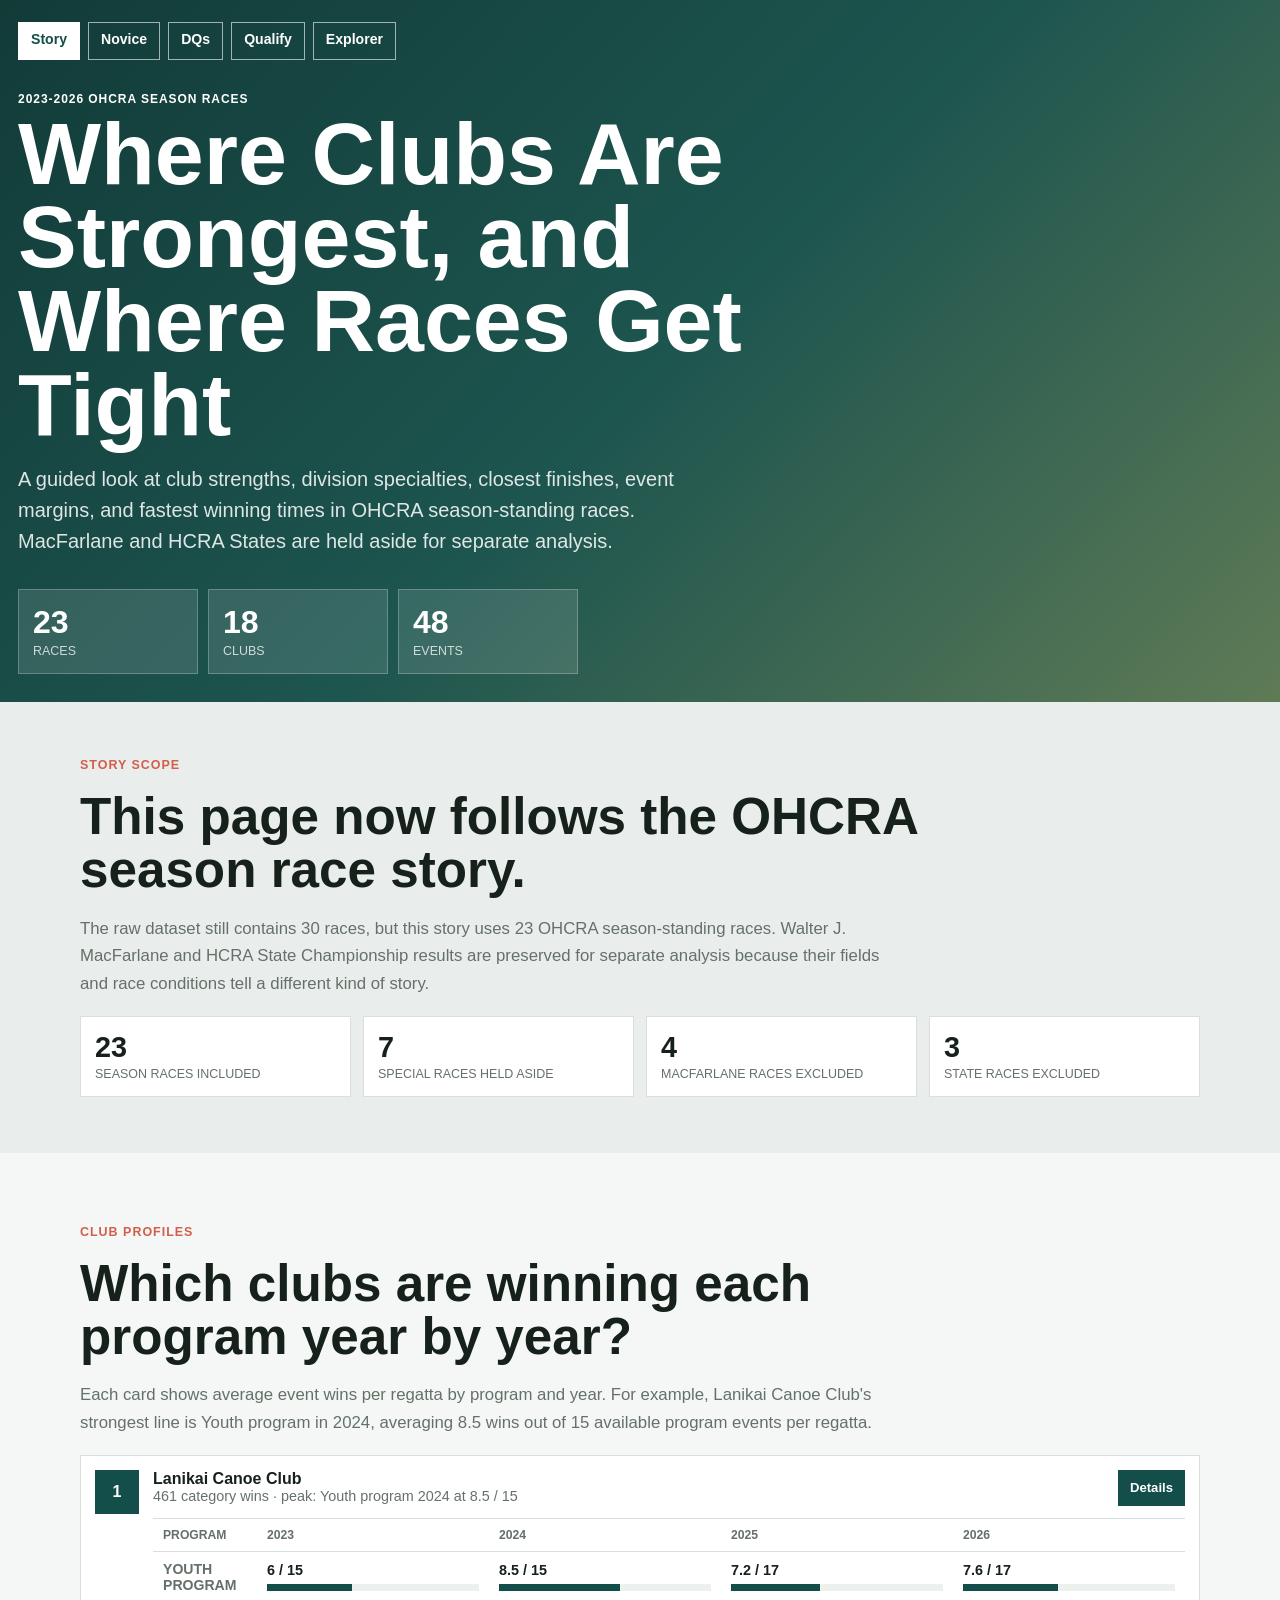
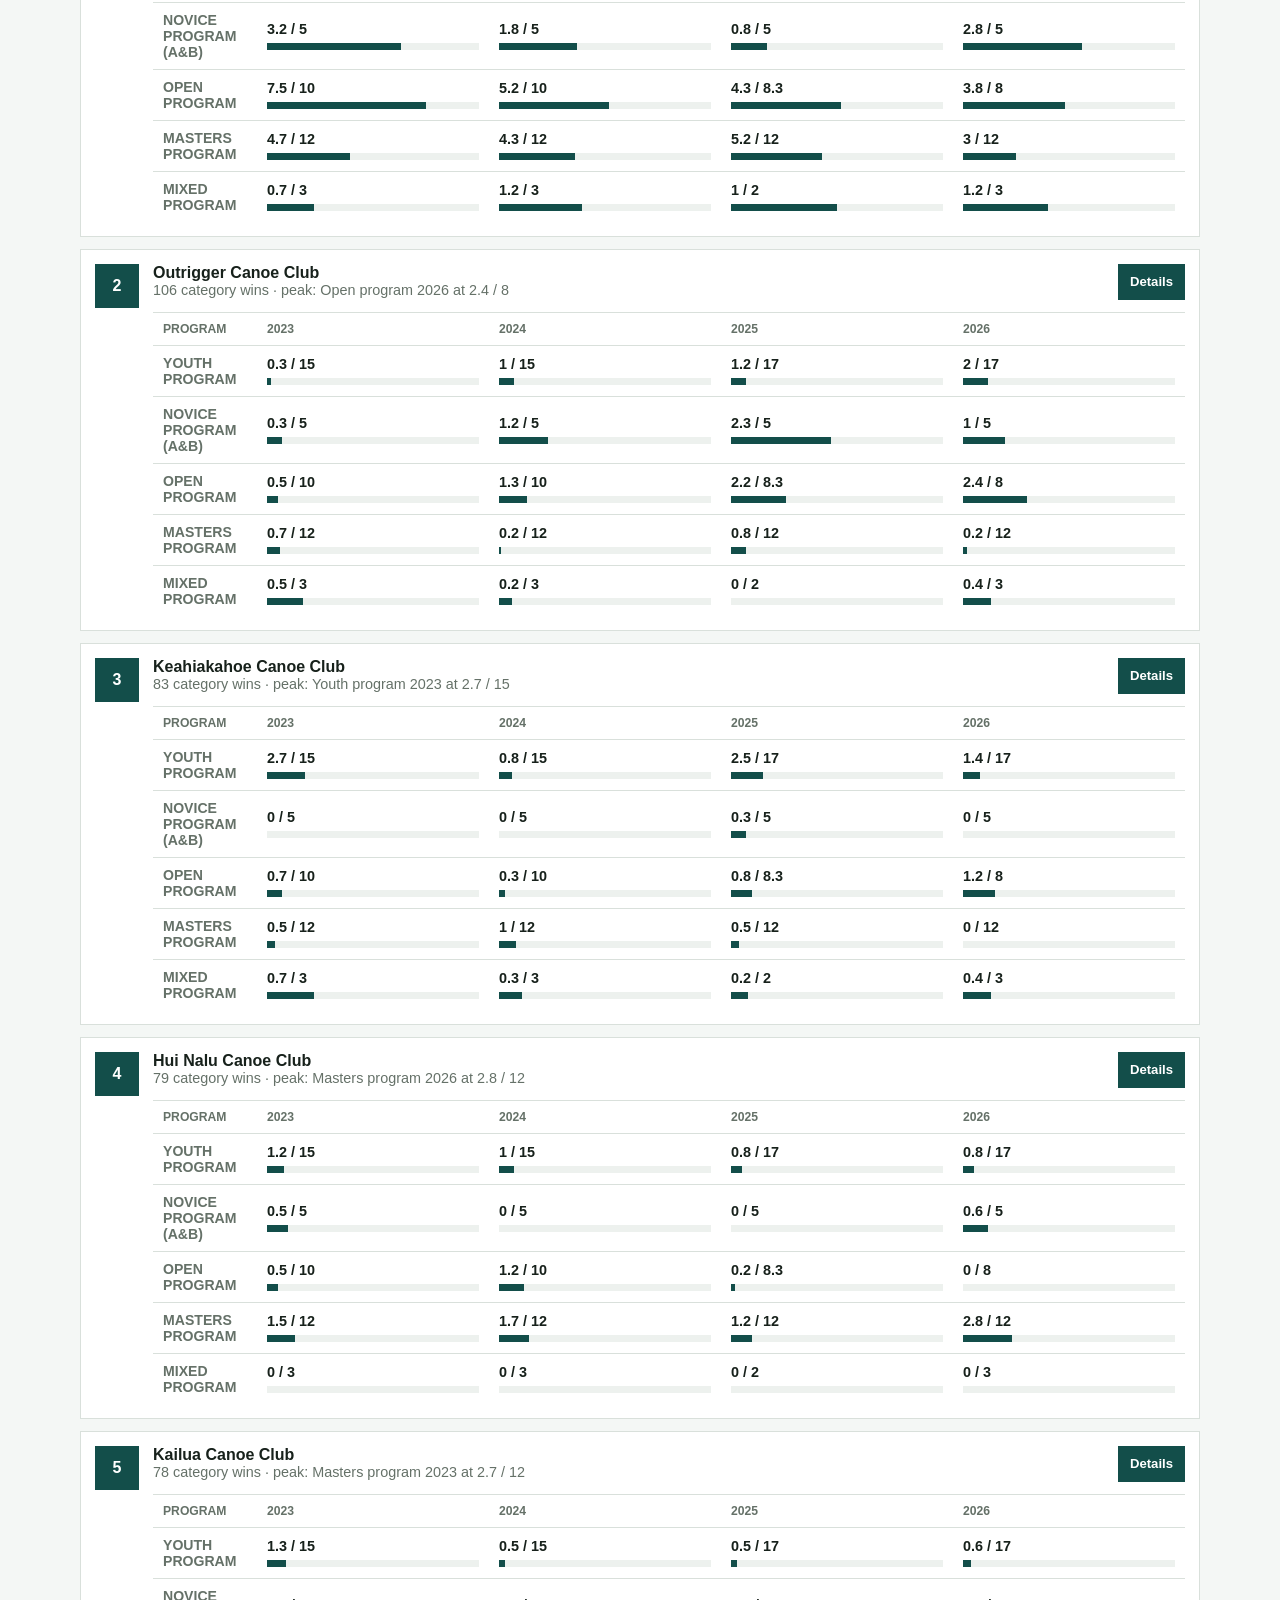
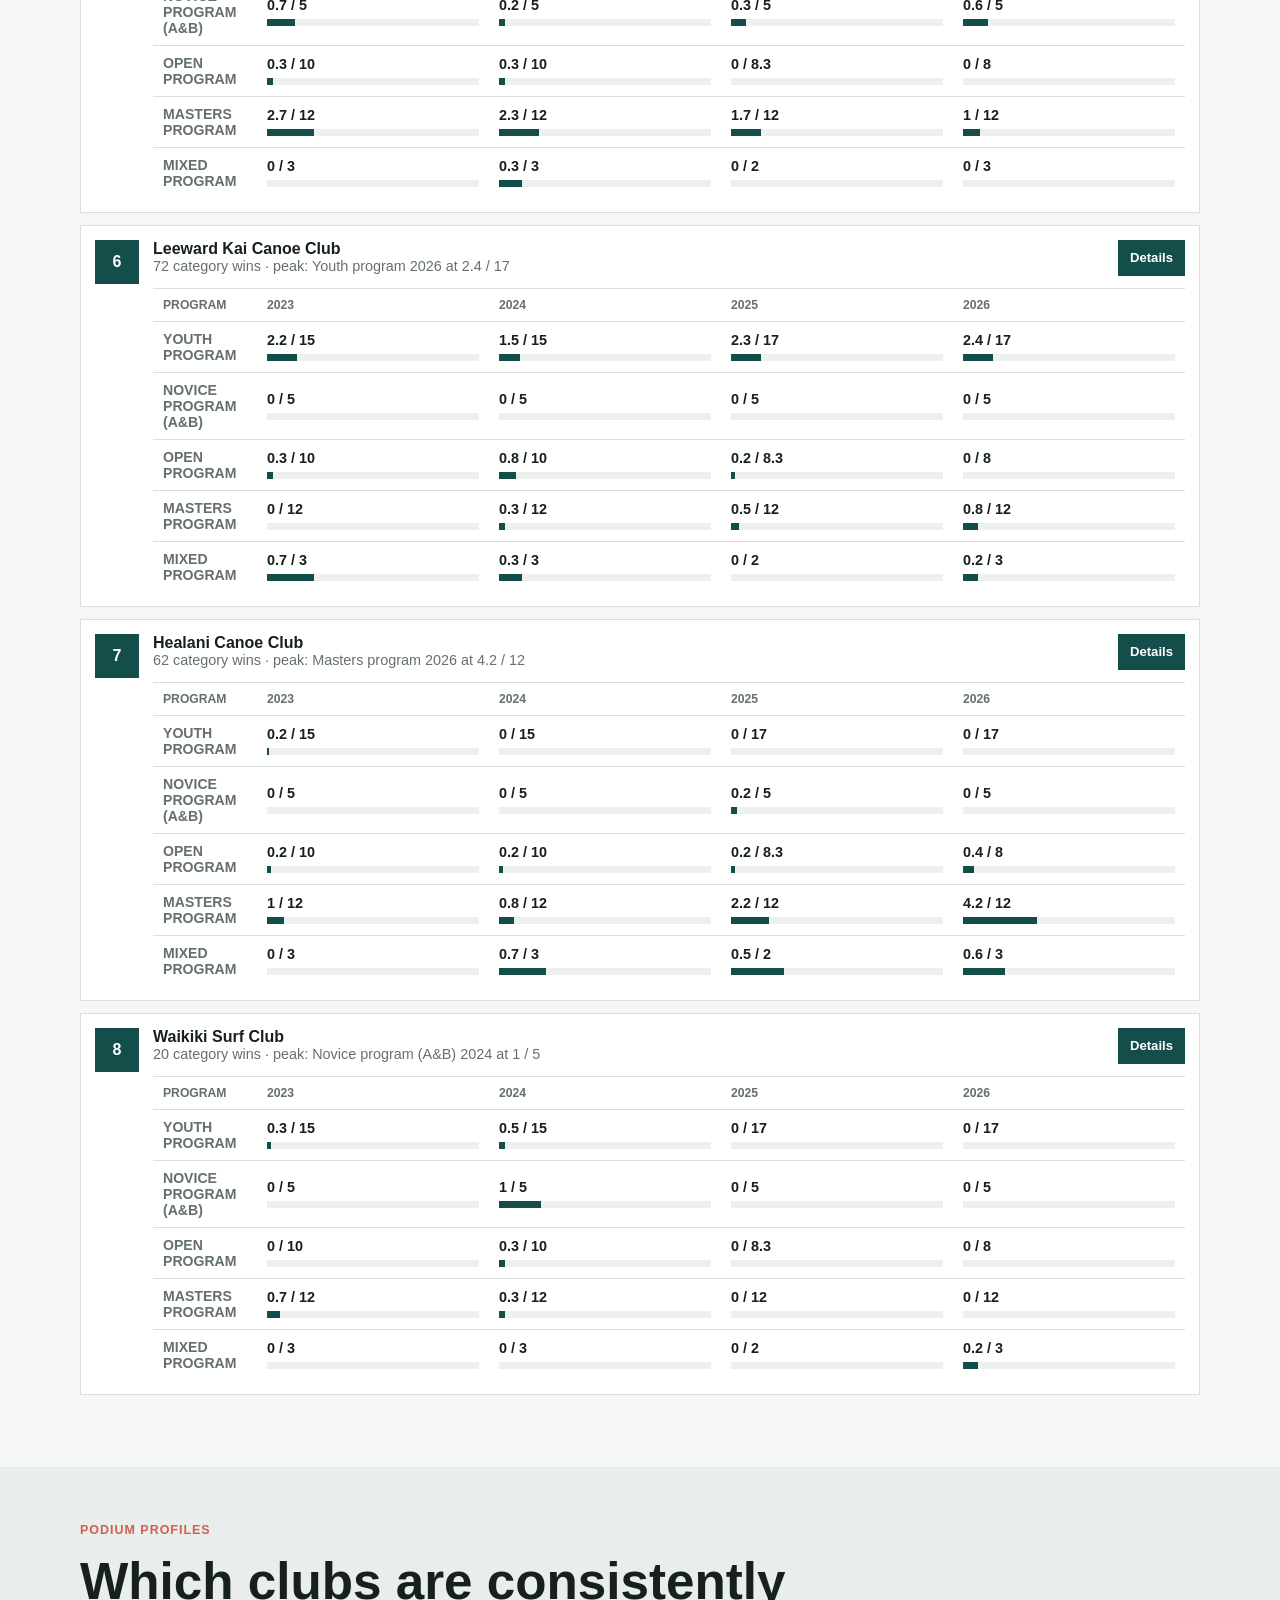
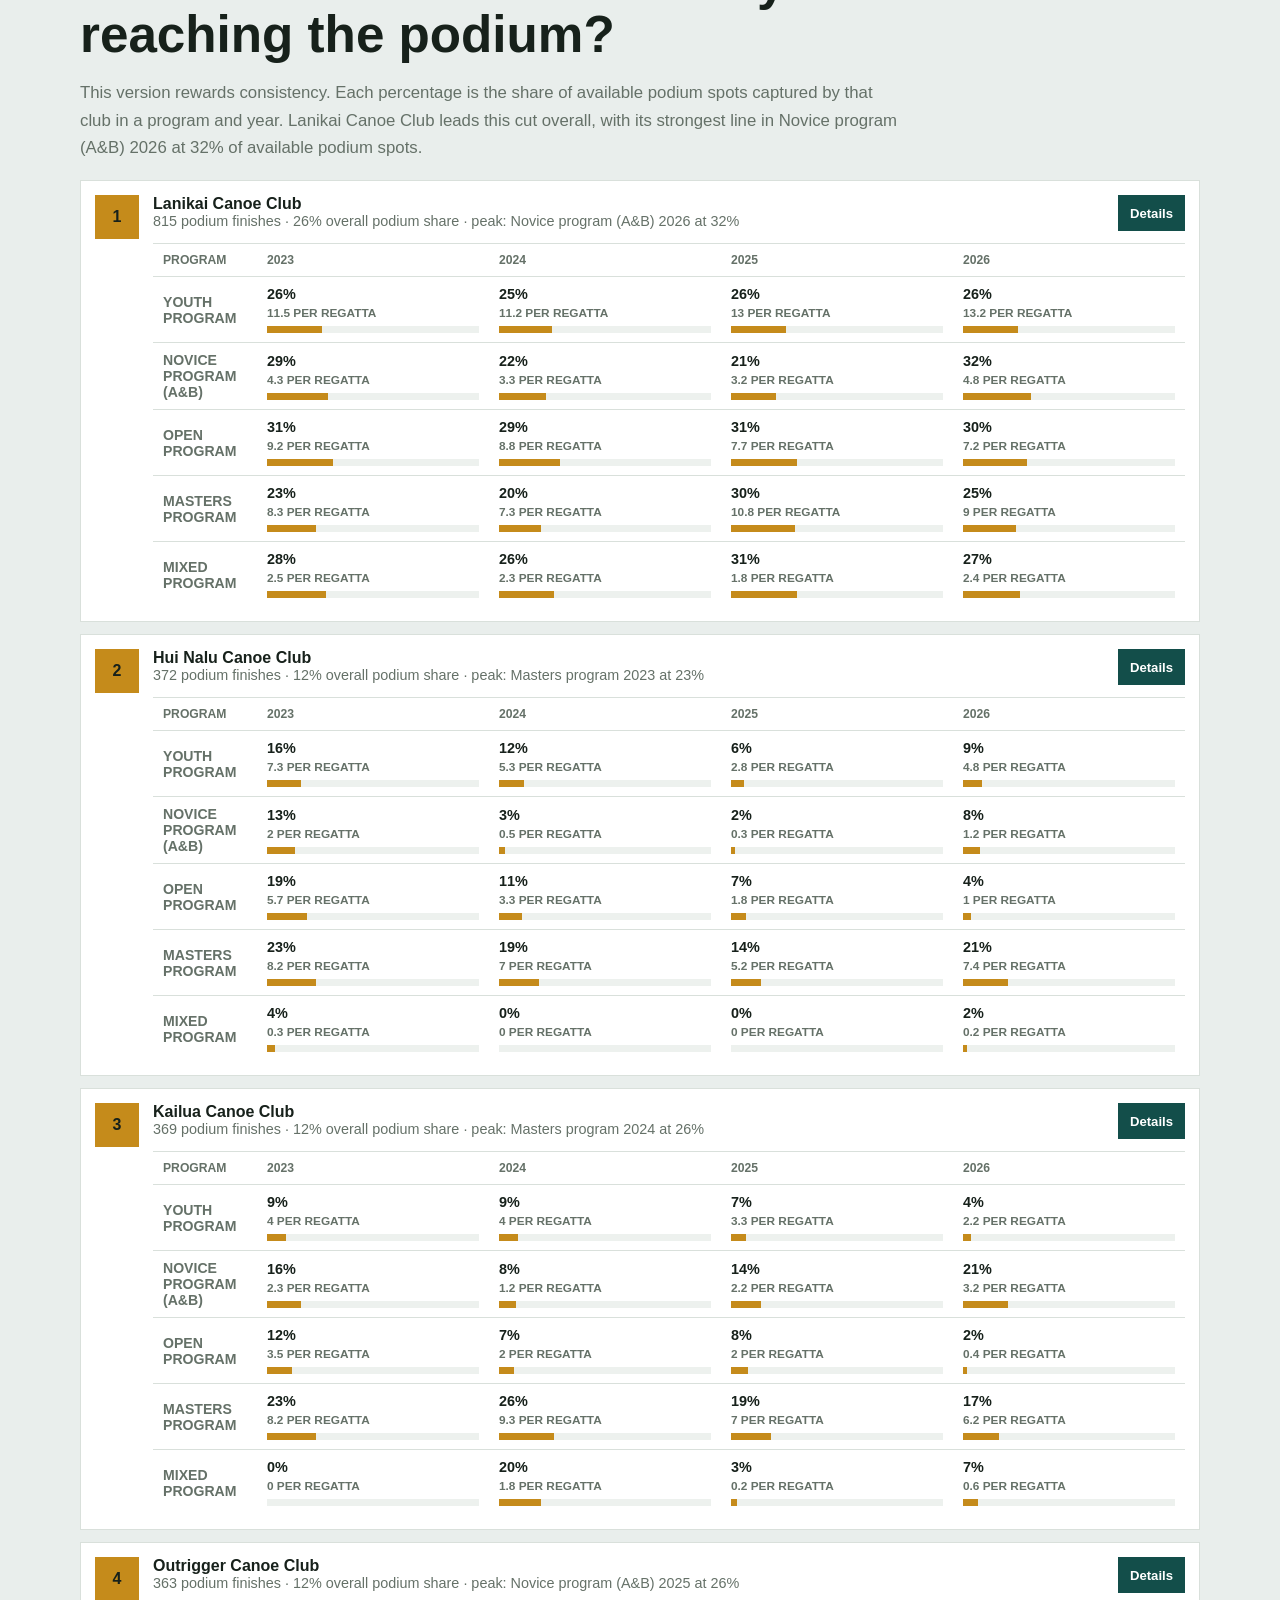
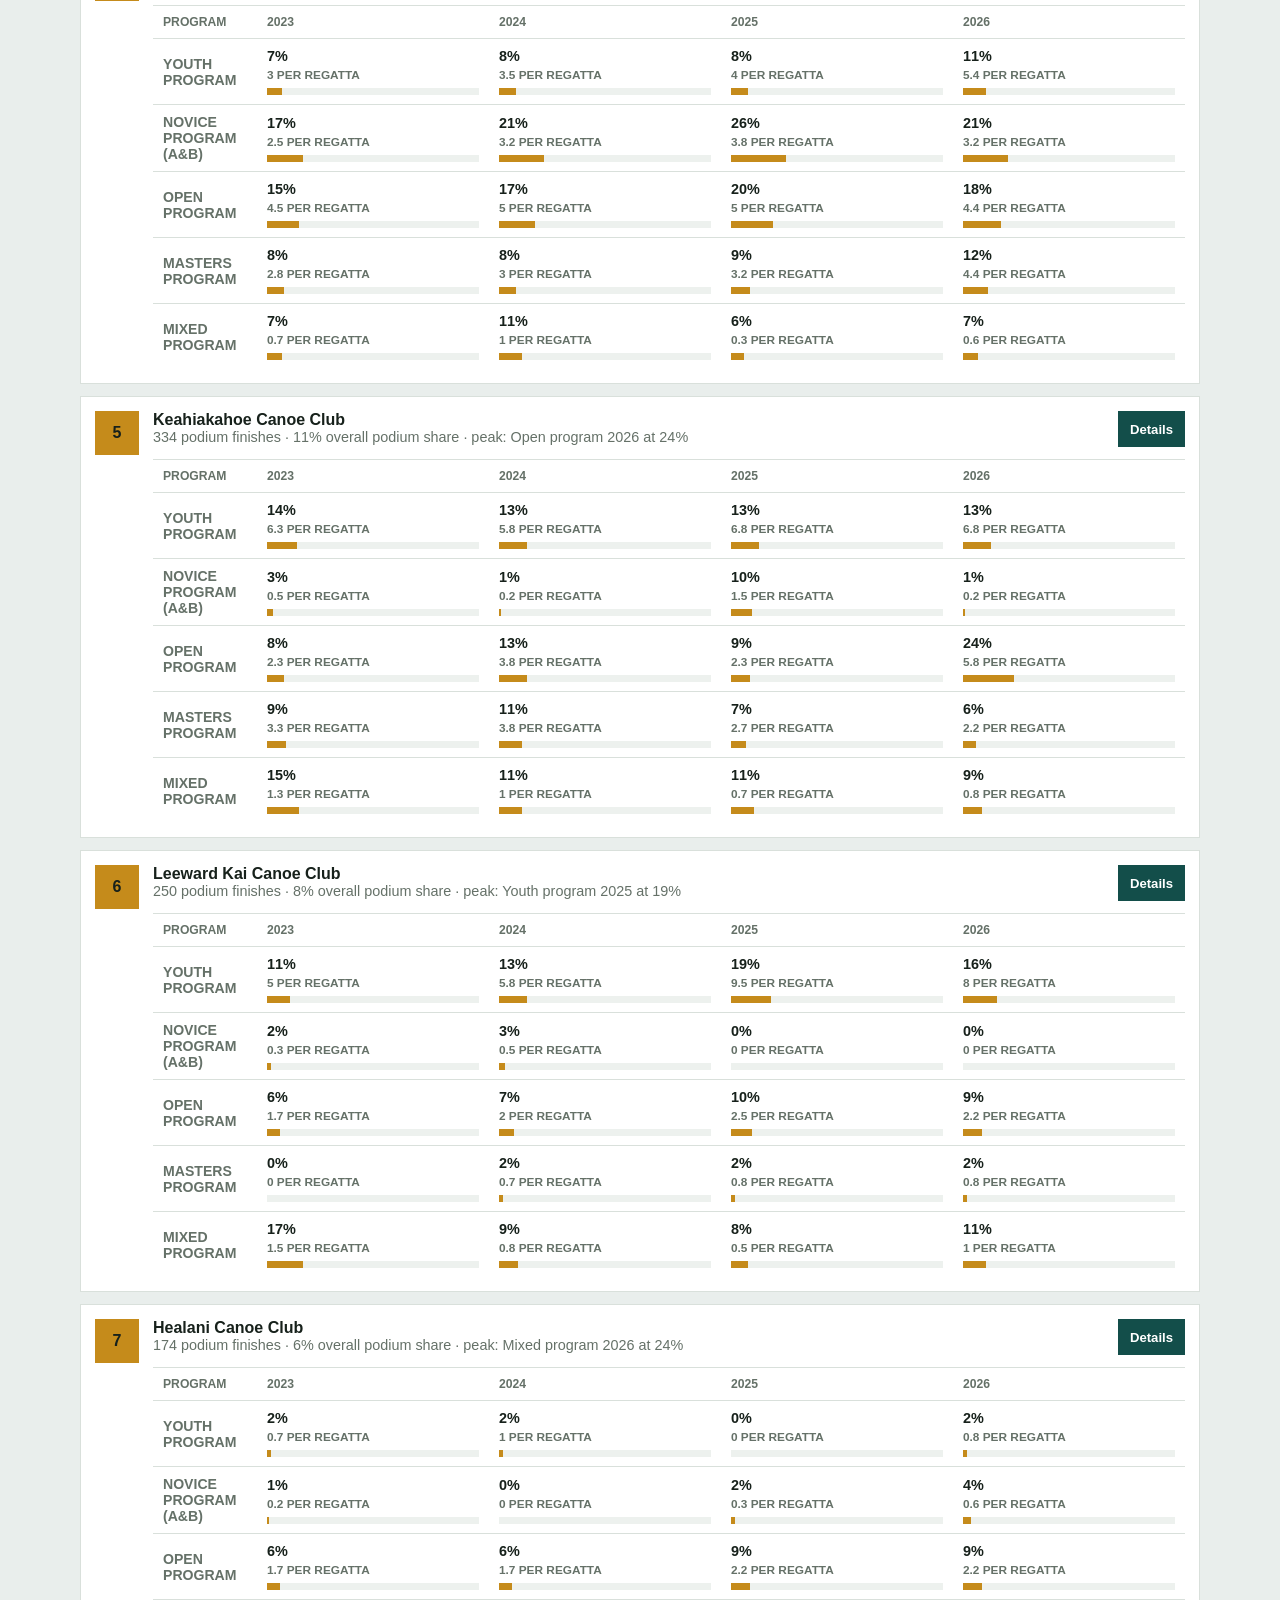
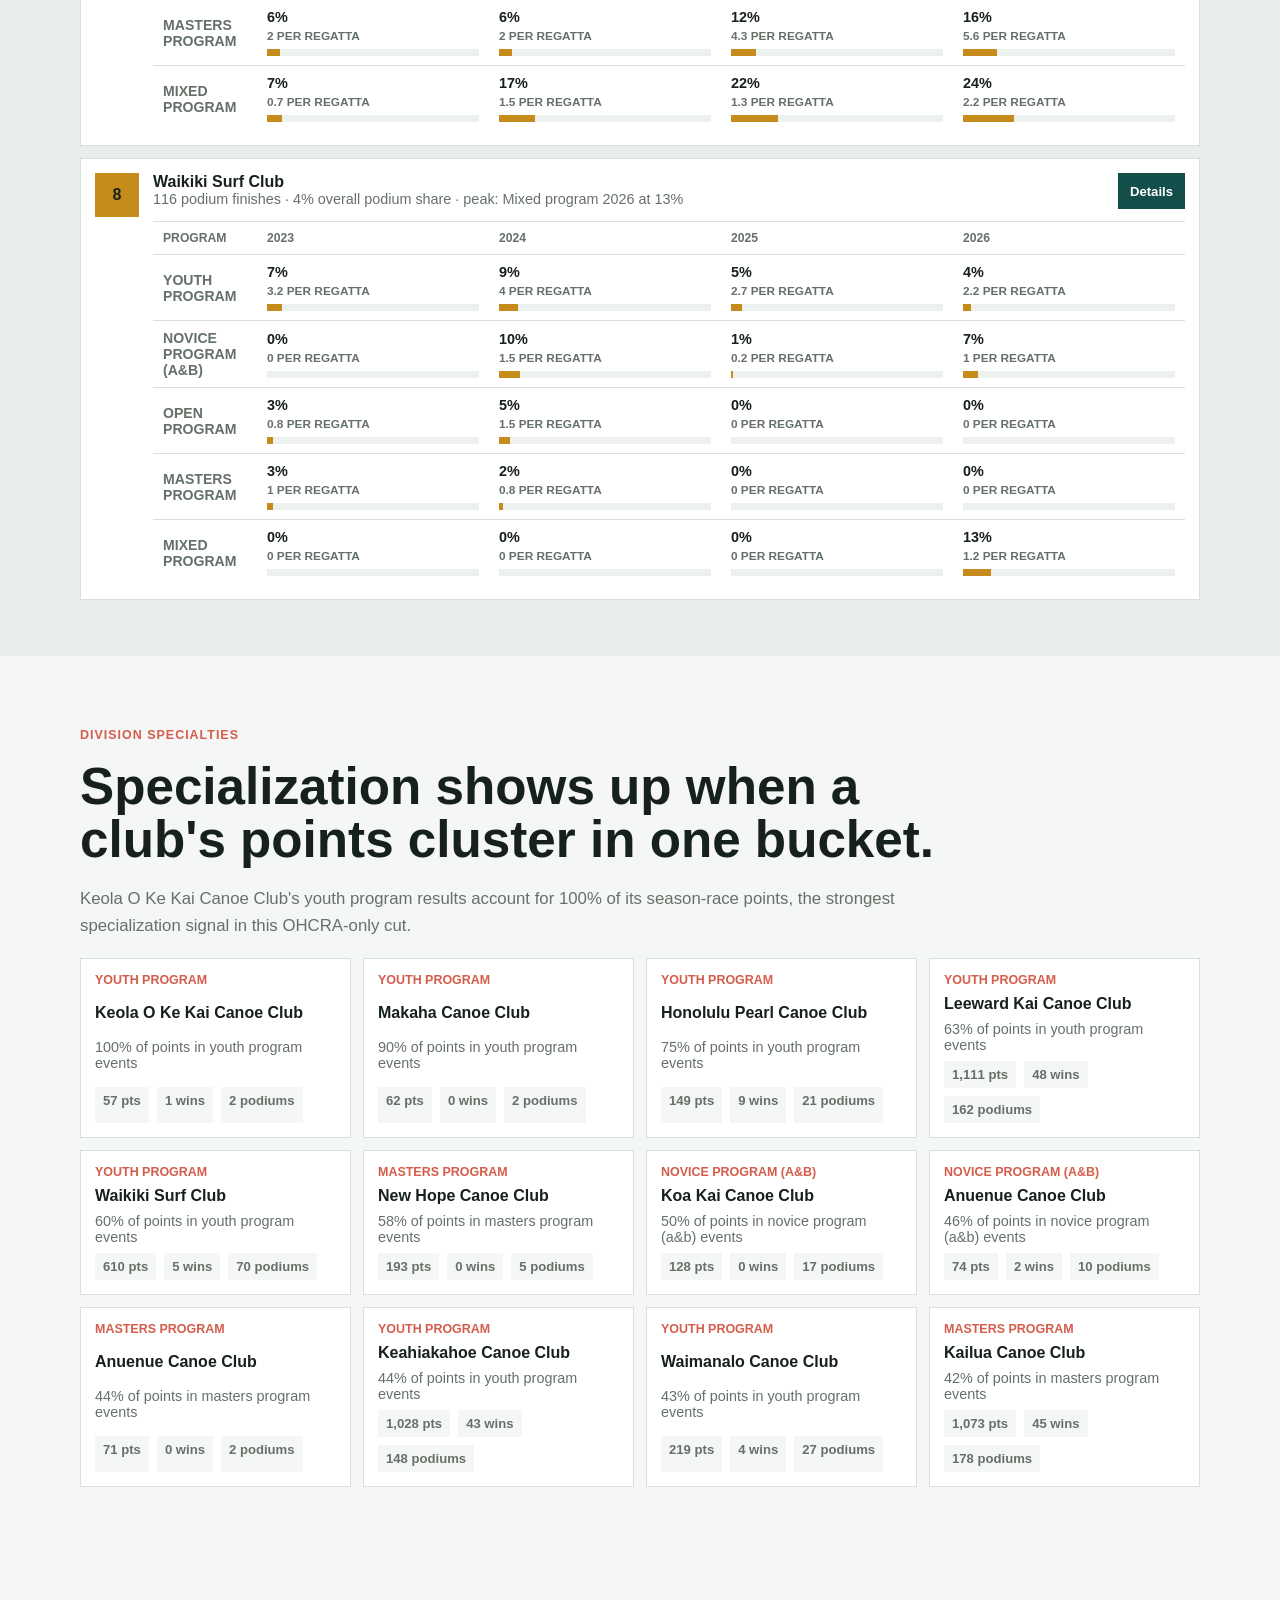
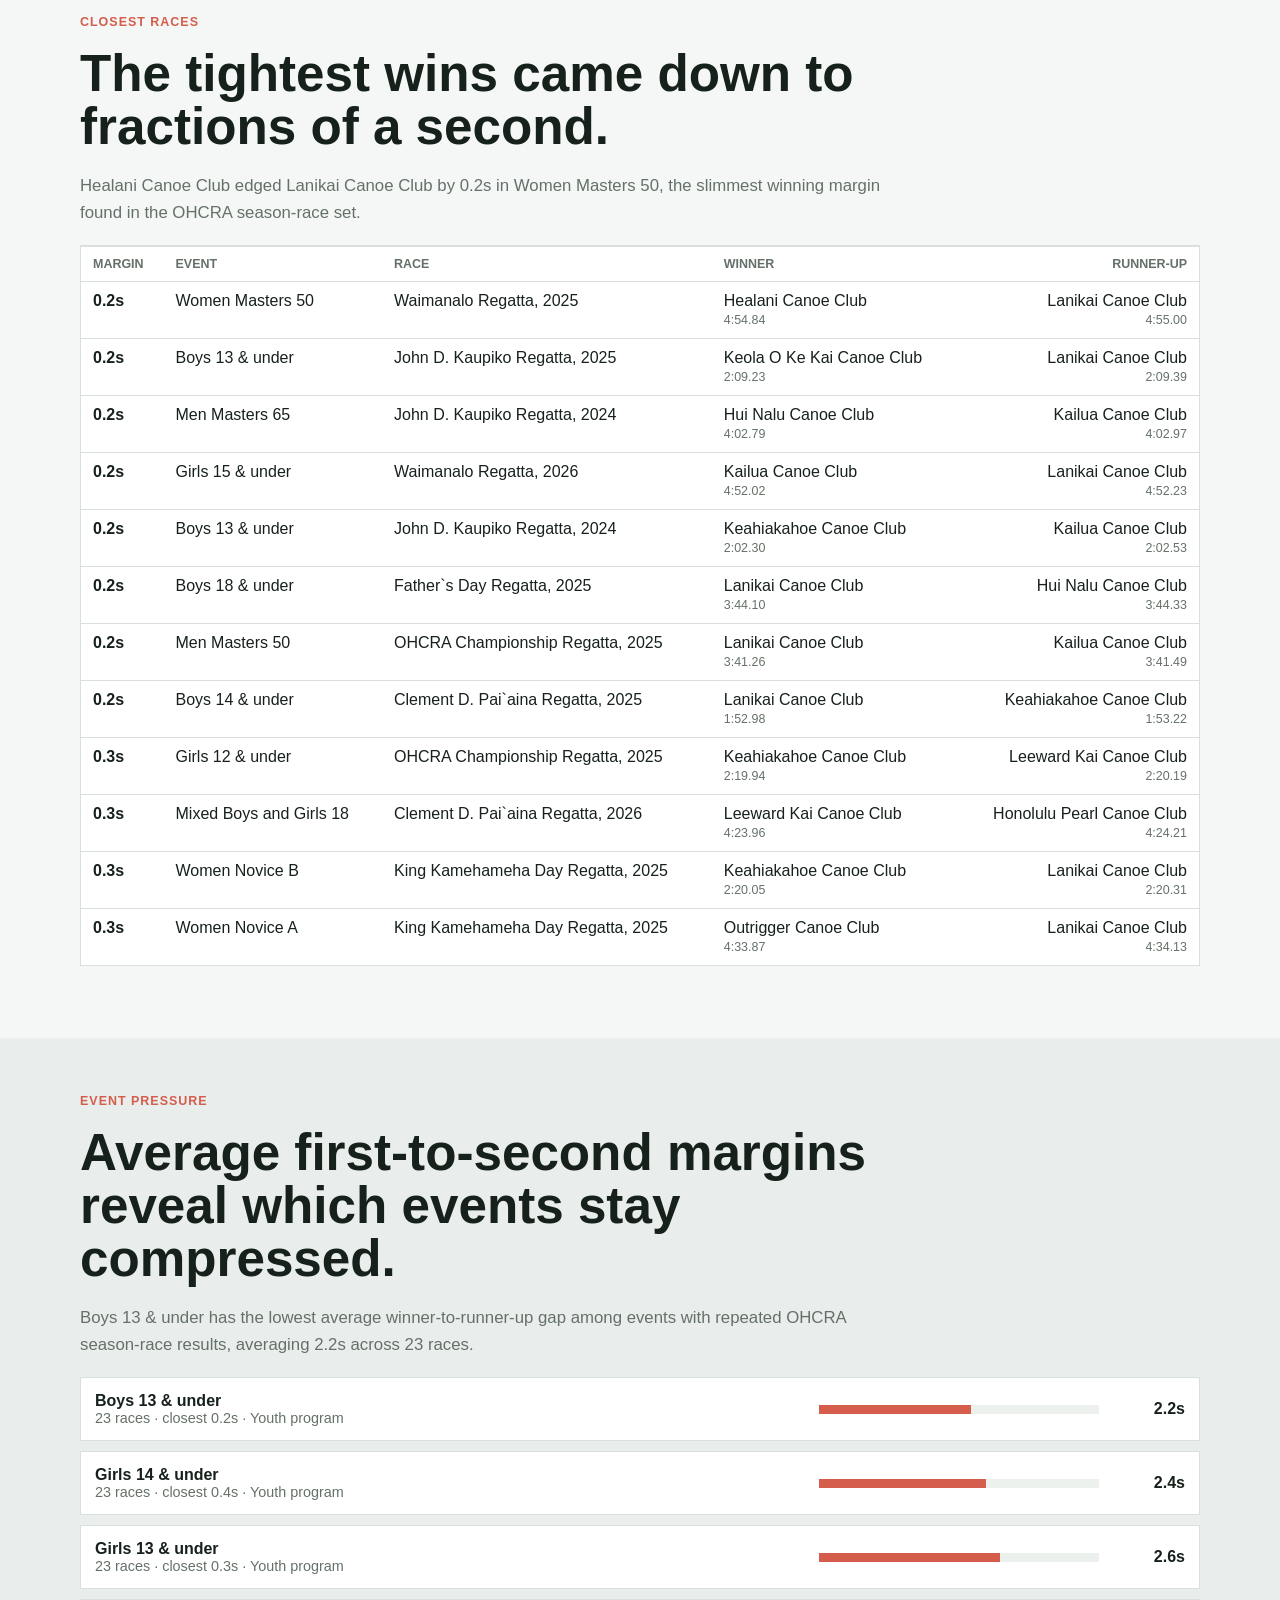
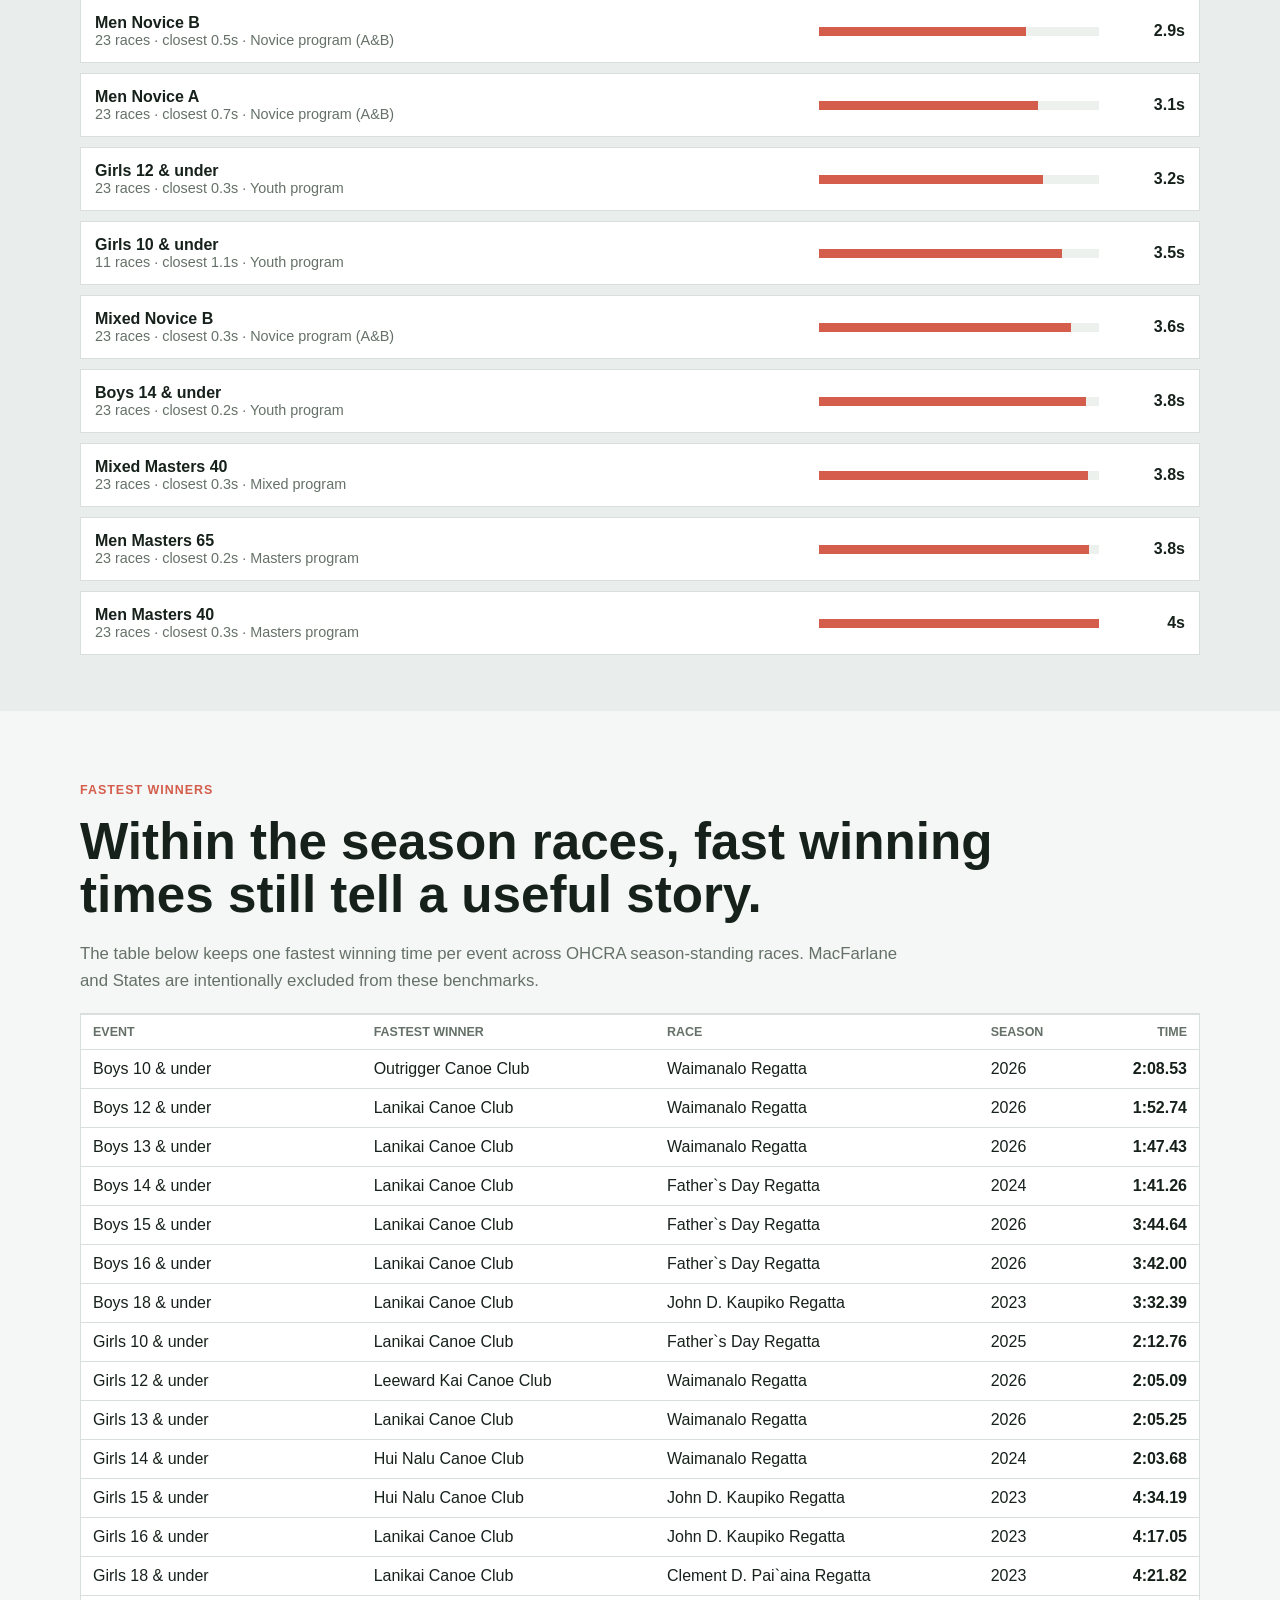
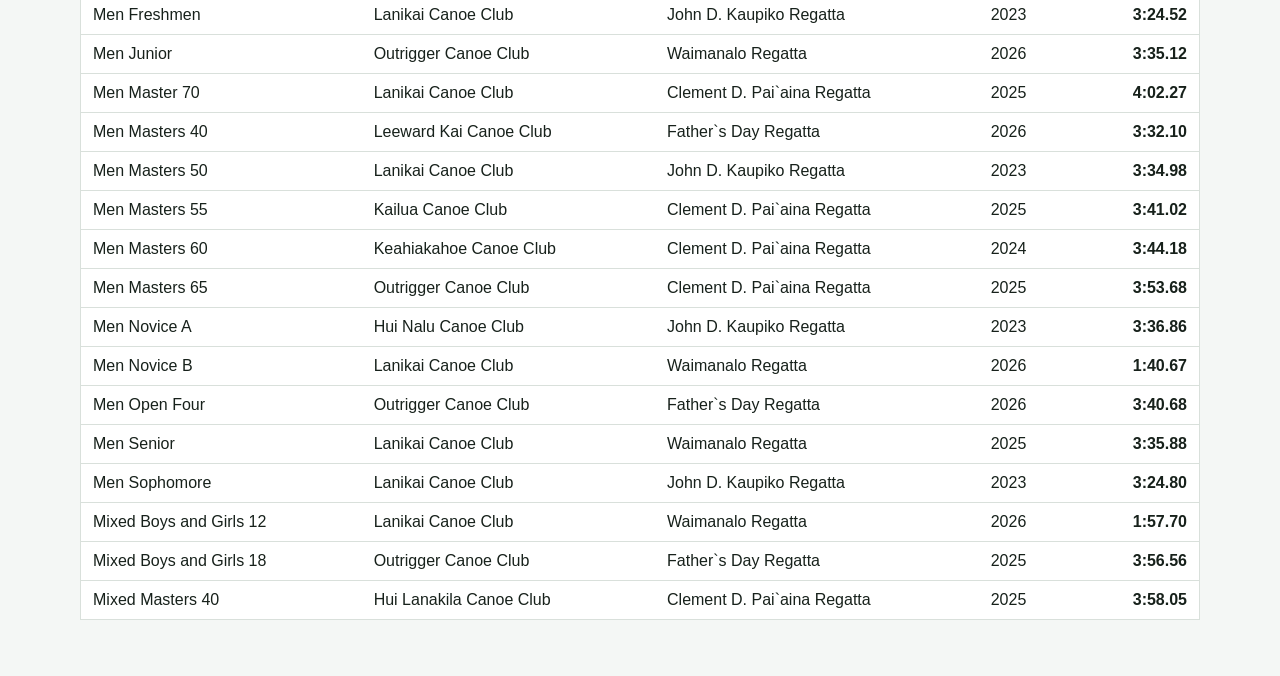
==== site/analysis.html @ 8bbed176 "Initial HCRA paddle analysis site" ====
﻿<!doctype html>
<html lang="en">
  <head>
    <meta charset="utf-8" />
    <meta name="viewport" content="width=device-width, initial-scale=1" />
    <title>HCRA Paddle Race Story</title>
    <link rel="stylesheet" href="styles.css" />
  </head>
  <body>
    <header class="story-hero">
      <nav class="site-nav" aria-label="Site">
        <a href="analysis.html" aria-current="page">Story</a>
        <a href="novice.html">Novice</a>
        <a href="dqs.html">DQs</a>
        <a href="qualification.html">Qualify</a>
        <a href="index.html">Explorer</a>
      </nav>
      <div class="story-hero-text">
        <p class="eyebrow">2023-2026 OHCRA season races</p>
        <h1>Where Clubs Are Strongest, and Where Races Get Tight</h1>
        <p>
          A guided look at club strengths, division specialties, closest finishes,
          event margins, and fastest winning times in OHCRA season-standing races.
          MacFarlane and HCRA States are held aside for separate analysis.
        </p>
      </div>
      <div class="story-stats" aria-label="Dataset summary">
        <article>
          <span id="story-races">0</span>
          <small>races</small>
        </article>
        <article>
          <span id="story-clubs">0</span>
          <small>clubs</small>
        </article>
        <article>
          <span id="story-events">0</span>
          <small>events</small>
        </article>
      </div>
    </header>

    <main class="story-main">
      <section class="story-section band">
        <p class="section-kicker">Story scope</p>
        <h2>This page now follows the OHCRA season race story.</h2>
        <p class="story-copy" id="scope-intro"></p>
        <div class="scope-grid" id="scope-grid"></div>
      </section>

      <section class="story-section">
        <p class="section-kicker">Club profiles</p>
        <h2>Which clubs are winning each program year by year?</h2>
        <p class="story-copy" id="profile-intro"></p>
        <div class="profile-list" id="profile-list"></div>
      </section>

      <section class="story-section band">
        <p class="section-kicker">Podium profiles</p>
        <h2>Which clubs are consistently reaching the podium?</h2>
        <p class="story-copy" id="podium-profile-intro"></p>
        <div class="profile-list" id="podium-profile-list"></div>
      </section>

      <section class="story-section">
        <p class="section-kicker">Division specialties</p>
        <h2>Specialization shows up when a club's points cluster in one bucket.</h2>
        <p class="story-copy" id="specialization-intro"></p>
        <div class="specialty-grid" id="specialty-grid"></div>
      </section>

      <section class="story-section">
        <p class="section-kicker">Closest races</p>
        <h2>The tightest wins came down to fractions of a second.</h2>
        <p class="story-copy" id="closest-intro"></p>
        <div class="table-wrap story-table">
          <table>
            <thead>
              <tr>
                <th>Margin</th>
                <th>Event</th>
                <th>Race</th>
                <th>Winner</th>
                <th>Runner-up</th>
              </tr>
            </thead>
            <tbody id="closest-body"></tbody>
          </table>
        </div>
      </section>

      <section class="story-section band">
        <p class="section-kicker">Event pressure</p>
        <h2>Average first-to-second margins reveal which events stay compressed.</h2>
        <p class="story-copy" id="average-margin-intro"></p>
        <div class="margin-list" id="margin-list"></div>
      </section>

      <section class="story-section">
        <p class="section-kicker">Fastest winners</p>
        <h2>Within the season races, fast winning times still tell a useful story.</h2>
        <p class="story-copy" id="fastest-intro"></p>
        <div class="table-wrap story-table">
          <table>
            <thead>
              <tr>
                <th>Event</th>
                <th>Fastest winner</th>
                <th>Race</th>
                <th>Season</th>
                <th>Time</th>
              </tr>
            </thead>
            <tbody id="fastest-body"></tbody>
          </table>
        </div>
      </section>
    </main>


    <div class="crew-modal" id="profile-modal" aria-hidden="true">
      <button class="crew-modal-backdrop" type="button" data-close-profile aria-label="Close club detail"></button>
      <section class="crew-sheet profile-sheet" role="dialog" aria-modal="true" aria-labelledby="profile-sheet-title">
        <div class="crew-sheet-handle" aria-hidden="true"></div>
        <div class="crew-sheet-header">
          <div>
            <p class="section-kicker" id="profile-sheet-kicker">Club category detail</p>
            <h2 id="profile-sheet-title">Club</h2>
            <p id="profile-sheet-meta"></p>
          </div>
          <button class="icon-close" type="button" data-close-profile aria-label="Close club detail">×</button>
        </div>
        <div class="profile-detail-body" id="profile-detail-body"></div>
      </section>
    </div>
    <script src="analysis.js?v=refresh-2026-1198"></script>
  </body>
</html>
---- site/styles.css ----
﻿:root {
  color-scheme: light;
  font-family: Arial, Helvetica, sans-serif;
  --ink: #17211b;
  --muted: #657168;
  --line: #d9e0db;
  --panel: #ffffff;
  --wash: #f4f7f5;
  --accent: #0f766e;
  --accent-dark: #134e4a;
  --gold: #c58b1b;
  --coral: #d45d4c;
  --blue: #3767a6;
  --plum: #7b4b94;
}

* {
  box-sizing: border-box;
}

body {
  margin: 0;
  background: var(--wash);
  color: var(--ink);
}

body.modal-open {
  overflow: hidden;
}

.app-header {
  align-items: center;
  background: var(--accent-dark);
  color: white;
  display: flex;
  justify-content: space-between;
  gap: 20px;
  padding: 24px 18px;
}

.eyebrow {
  font-size: 0.75rem;
  font-weight: 700;
  letter-spacing: 0.08em;
  margin: 0 0 6px;
  text-transform: uppercase;
}

h1,
h2,
h3,
p {
  margin: 0;
}

h1 {
  font-size: clamp(1.7rem, 6vw, 2.8rem);
  line-height: 1;
}

main {
  display: grid;
  gap: 16px;
  margin: 0 auto;
  max-width: 1120px;
  padding: 16px;
}

.site-nav {
  display: flex;
  flex-wrap: wrap;
  gap: 8px;
}

.site-nav a {
  border: 1px solid rgba(255, 255, 255, 0.6);
  color: white;
  font-size: 0.88rem;
  font-weight: 700;
  padding: 8px 12px;
  text-decoration: none;
}

.site-nav a[aria-current="page"] {
  background: white;
  color: var(--accent-dark);
}

.site-nav.compact {
  margin-left: auto;
}

.metric,
.summary-grid article {
  background: var(--panel);
  border: 1px solid var(--line);
  color: var(--ink);
  min-width: 96px;
  padding: 12px;
}

.metric span,
.summary-grid span {
  display: block;
  font-size: 1.8rem;
  font-weight: 700;
}

small {
  color: var(--muted);
  font-size: 0.78rem;
  text-transform: uppercase;
}

.controls,
.summary-grid {
  display: grid;
  gap: 12px;
  grid-template-columns: repeat(auto-fit, minmax(160px, 1fr));
}

label {
  color: var(--muted);
  display: grid;
  font-size: 0.82rem;
  font-weight: 700;
  gap: 6px;
  text-transform: uppercase;
}

select {
  appearance: none;
  background: white;
  border: 1px solid var(--line);
  color: var(--ink);
  font: inherit;
  min-height: 44px;
  padding: 10px 12px;
}

.table-section {
  background: var(--panel);
  border: 1px solid var(--line);
}

.section-header {
  align-items: end;
  display: flex;
  justify-content: space-between;
  gap: 12px;
  padding: 14px;
}

.section-header p {
  color: var(--muted);
  font-size: 0.9rem;
}

.table-wrap {
  overflow-x: auto;
}

table {
  border-collapse: collapse;
  min-width: 760px;
  width: 100%;
}

th,
td {
  border-top: 1px solid var(--line);
  padding: 10px 12px;
  text-align: left;
  vertical-align: top;
}

th {
  color: var(--muted);
  font-size: 0.78rem;
  text-transform: uppercase;
}

td:last-child,
th:last-child {
  text-align: right;
}

@media (max-width: 640px) {
  .app-header {
    align-items: flex-start;
    flex-direction: column;
  }

  .metric {
    width: 100%;
  }

  .site-nav.compact {
    margin-left: 0;
  }
}

.story-hero {
  background: linear-gradient(135deg, #123b38 0%, #1d554f 52%, #5f7b56 100%);
  color: white;
  display: grid;
  gap: 28px;
  min-height: 78vh;
  padding: 22px 18px 28px;
}

.novice-hero {
  background: linear-gradient(135deg, #123b38 0%, #5d663e 54%, #9b4f43 100%);
}

.story-hero-text {
  align-self: end;
  max-width: 900px;
}

.story-hero-text h1 {
  font-size: clamp(2.3rem, 8vw, 5.5rem);
  letter-spacing: 0;
  line-height: 0.95;
  max-width: 960px;
}

.story-hero-text p:last-child {
  color: rgba(255, 255, 255, 0.86);
  font-size: clamp(1rem, 2vw, 1.25rem);
  line-height: 1.55;
  margin-top: 18px;
  max-width: 720px;
}

.story-stats {
  align-self: end;
  display: grid;
  gap: 10px;
  grid-template-columns: repeat(3, minmax(0, 1fr));
  max-width: 560px;
}

.story-stats article {
  background: rgba(255, 255, 255, 0.12);
  border: 1px solid rgba(255, 255, 255, 0.24);
  padding: 14px;
}

.callout-grid {
  display: grid;
  gap: 12px;
  grid-template-columns: repeat(auto-fit, minmax(160px, 1fr));
}

.callout-grid article,
.scope-grid article,
.year-card,
.roster-card {
  background: var(--panel);
  border: 1px solid var(--line);
  padding: 14px;
}

.scope-grid {
  display: grid;
  gap: 12px;
  grid-template-columns: repeat(auto-fit, minmax(180px, 1fr));
}

.callout-grid span,
.scope-grid span {
  display: block;
  font-size: 1.8rem;
  font-weight: 800;
}

.novice-event-stack {
  display: grid;
  gap: 26px;
}

.novice-event-block {
  display: grid;
  gap: 12px;
}

.novice-event-block h3 {
  font-size: clamp(1.3rem, 3vw, 2rem);
}

.year-card-grid {
  display: grid;
  gap: 12px;
  grid-template-columns: repeat(auto-fit, minmax(240px, 1fr));
}

.year-card {
  display: grid;
  gap: 12px;
}

.year-card-top {
  align-items: baseline;
  display: flex;
  justify-content: space-between;
  gap: 10px;
}

.year-card h4 {
  font-size: 1.5rem;
  margin: 0;
}

.year-card-top span {
  color: var(--muted);
  font-size: 0.9rem;
  font-weight: 700;
}

.year-card dl {
  display: grid;
  gap: 8px;
  grid-template-columns: 1fr 1fr;
  margin: 0;
}

.year-card dt {
  color: var(--muted);
  font-size: 0.75rem;
  font-weight: 800;
  text-transform: uppercase;
}

.year-card dd {
  font-weight: 800;
  margin: 2px 0 0;
}

.year-card p {
  color: var(--muted);
  font-size: 0.9rem;
  line-height: 1.45;
}

.legend-row {
  display: flex;
  flex-wrap: wrap;
  gap: 10px 16px;
}

.legend-row span {
  align-items: center;
  color: var(--muted);
  display: inline-flex;
  font-size: 0.9rem;
  font-weight: 700;
  gap: 6px;
}

.legend {
  display: inline-block;
  height: 10px;
  width: 22px;
}

.legend.first,
.composition-bar .first {
  background: var(--accent);
}

.legend.second,
.composition-bar .second {
  background: var(--coral);
}

.legend.history,
.composition-bar .history {
  background: var(--blue);
}

.legend.unknown,
.composition-bar .unknown {
  background: #aab4ad;
}

.roster-team-grid {
  display: grid;
  gap: 12px;
  grid-template-columns: repeat(auto-fit, minmax(260px, 1fr));
}

.roster-card {
  display: grid;
  gap: 10px;
}

.roster-card small {
  color: var(--coral);
  font-weight: 800;
}

.roster-card p {
  color: var(--muted);
  font-size: 0.9rem;
}

.composition-bar {
  display: flex;
  height: 12px;
  overflow: hidden;
}

.composition-bar i {
  display: block;
  height: 100%;
}

.roster-counts {
  display: flex;
  flex-wrap: wrap;
  gap: 8px;
}

.roster-counts span {
  background: var(--wash);
  color: var(--muted);
  font-size: 0.78rem;
  font-weight: 700;
  padding: 6px 8px;
}

.crew-button {
  background: var(--accent-dark);
  border: 0;
  color: white;
  cursor: pointer;
  font: inherit;
  font-size: 0.82rem;
  font-weight: 800;
  min-height: 34px;
  padding: 7px 10px;
}

.crew-button:hover,
.crew-button:focus-visible {
  background: var(--coral);
  outline: 2px solid transparent;
}

.crew-modal[aria-hidden="true"] {
  display: none;
}

.crew-modal {
  inset: 0;
  position: fixed;
  z-index: 20;
}

.crew-modal-backdrop {
  background: rgba(13, 25, 21, 0.58);
  border: 0;
  cursor: pointer;
  inset: 0;
  position: absolute;
  width: 100%;
}

.crew-sheet {
  background: var(--panel);
  border: 1px solid var(--line);
  box-shadow: 0 24px 80px rgba(12, 24, 20, 0.34);
  display: grid;
  gap: 16px;
  left: 50%;
  max-height: min(760px, calc(100vh - 48px));
  max-width: 720px;
  overflow: auto;
  padding: 18px;
  position: absolute;
  top: 50%;
  transform: translate(-50%, -50%);
  width: min(720px, calc(100vw - 32px));
}

.crew-sheet-handle {
  display: none;
}

.crew-sheet-header {
  align-items: start;
  display: grid;
  gap: 12px;
  grid-template-columns: 1fr auto;
}

.crew-sheet-header h2 {
  font-size: clamp(1.5rem, 4vw, 2.2rem);
  line-height: 1.05;
}

.crew-sheet-header p:last-child {
  color: var(--muted);
  line-height: 1.45;
  margin-top: 6px;
}

.icon-close {
  align-items: center;
  background: var(--wash);
  border: 1px solid var(--line);
  color: var(--ink);
  cursor: pointer;
  display: inline-flex;
  font-size: 1.6rem;
  font-weight: 400;
  height: 42px;
  justify-content: center;
  line-height: 1;
  width: 42px;
}

.crew-group-list {
  display: grid;
  gap: 10px;
}

.crew-group {
  border: 1px solid var(--line);
  display: grid;
  gap: 12px;
  padding: 12px;
}

.crew-group.first_year_a {
  border-left: 7px solid var(--accent);
}

.crew-group.second_year_a {
  border-left: 7px solid var(--coral);
}

.crew-group.prior_a_history,
.crew-group.prior_b_history {
  border-left: 7px solid var(--blue);
}

.crew-group.unknown {
  border-left: 7px solid #aab4ad;
}

.crew-group h3 {
  font-size: 1rem;
}

.crew-group p {
  color: var(--muted);
  font-size: 0.88rem;
  line-height: 1.45;
  margin-top: 3px;
}

.crew-group ul {
  display: flex;
  flex-wrap: wrap;
  gap: 8px;
  list-style: none;
  margin: 0;
  padding: 0;
}

.crew-group li {
  background: var(--wash);
  color: var(--ink);
  font-size: 0.9rem;
  font-weight: 700;
  padding: 7px 9px;
}

.story-stats span {
  display: block;
  font-size: 2rem;
  font-weight: 700;
}

.story-stats small {
  color: rgba(255, 255, 255, 0.76);
}

.story-main {
  max-width: none;
  padding: 0;
}

.story-section {
  display: grid;
  gap: 18px;
  padding: 56px max(18px, calc((100vw - 1120px) / 2));
}

.story-section.band {
  background: #e9eeec;
}

.section-kicker {
  color: var(--coral);
  font-size: 0.78rem;
  font-weight: 800;
  letter-spacing: 0.08em;
  text-transform: uppercase;
}

.story-section h2 {
  font-size: clamp(1.8rem, 4vw, 3.3rem);
  letter-spacing: 0;
  line-height: 1.04;
  max-width: 920px;
}

.story-copy {
  color: var(--muted);
  font-size: 1.05rem;
  line-height: 1.65;
  max-width: 820px;
}

.profile-list {
  display: grid;
  gap: 12px;
}

.profile-card {
  background: var(--panel);
  border: 1px solid var(--line);
  display: grid;
  gap: 14px;
  grid-template-columns: 44px 1fr;
  padding: 14px;
}

.rank-badge {
  align-items: center;
  background: var(--accent-dark);
  color: white;
  display: flex;
  font-weight: 800;
  height: 44px;
  justify-content: center;
  width: 44px;
}

.profile-card-body {
  display: grid;
  gap: 12px;
}

.profile-heading {
  align-items: baseline;
  display: flex;
  flex-wrap: wrap;
  gap: 8px 14px;
  justify-content: space-between;
}

.profile-heading h3,
.margin-row h3,
.specialty-card h3 {
  font-size: 1rem;
}

.profile-heading p,
.margin-row p,
.specialty-card p {
  color: var(--muted);
  font-size: 0.9rem;
}

.total-bar,
.profile-track,
.margin-meter {
  background: #edf1ee;
  height: 9px;
  overflow: hidden;
}

.total-bar i,
.profile-fill,
.margin-meter i {
  display: block;
  height: 100%;
}

.total-bar i {
  background: var(--accent);
}

.profile-bars {
  display: grid;
  gap: 8px;
}

.profile-bar-row {
  align-items: center;
  display: grid;
  gap: 8px;
  grid-template-columns: 70px 1fr 74px;
}

.profile-bar-row span,
.profile-bar-row strong {
  color: var(--muted);
  font-size: 0.82rem;
}

.profile-bar-row strong {
  text-align: right;
}

.profile-fill.youth {
  background: var(--accent);
}

.profile-fill.novice {
  background: var(--gold);
}

.profile-fill.open {
  background: var(--blue);
}

.profile-fill.masters {
  background: var(--plum);
}

.profile-fill.mixed {
  background: var(--coral);
}

.specialty-grid {
  display: grid;
  gap: 12px;
  grid-template-columns: repeat(auto-fit, minmax(220px, 1fr));
}

.specialty-card {
  background: var(--panel);
  border: 1px solid var(--line);
  display: grid;
  gap: 8px;
  padding: 14px;
}

.specialty-card small {
  color: var(--coral);
  font-weight: 800;
}

.specialty-meta {
  display: flex;
  flex-wrap: wrap;
  gap: 8px;
}

.specialty-meta span {
  background: var(--wash);
  color: var(--muted);
  font-size: 0.82rem;
  font-weight: 700;
  padding: 6px 8px;
}

.story-table {
  background: var(--panel);
  border: 1px solid var(--line);
}

.margin-list {
  display: grid;
  gap: 10px;
}

.margin-row {
  align-items: center;
  background: var(--panel);
  border: 1px solid var(--line);
  display: grid;
  gap: 14px;
  grid-template-columns: minmax(220px, 1fr) minmax(140px, 280px) 72px;
  padding: 14px;
}

.margin-meter i {
  background: var(--coral);
}

.margin-row strong {
  text-align: right;
}

@media (max-width: 720px) {
  .story-hero {
    min-height: auto;
  }

  .story-stats,
  .profile-card,
  .margin-row {
    grid-template-columns: 1fr;
  }

  .rank-badge {
    height: 34px;
    width: 34px;
  }

  .profile-bar-row {
    grid-template-columns: 64px 1fr 58px;
  }

  .margin-row strong {
    text-align: left;
  }

  .crew-sheet {
    border: 0;
    border-radius: 14px 14px 0 0;
    bottom: 0;
    left: 0;
    max-height: 86vh;
    padding: 10px 14px 18px;
    top: auto;
    transform: none;
    width: 100%;
  }

  .crew-sheet-handle {
    background: #c9d1cc;
    display: block;
    height: 5px;
    justify-self: center;
    margin: 2px 0 4px;
    width: 48px;
  }

  .crew-sheet-header {
    grid-template-columns: 1fr 42px;
  }
}

.category-win-card {
  grid-template-columns: 44px 1fr;
}

.category-profile-grid {
  display: grid;
  gap: 12px;
  grid-template-columns: repeat(auto-fit, minmax(230px, 1fr));
}

.category-profile {
  border: 1px solid var(--line);
  display: grid;
  gap: 10px;
  padding: 12px;
}

.category-profile.youth { border-left: 7px solid var(--accent); }
.category-profile.novice { border-left: 7px solid var(--gold); }
.category-profile.open { border-left: 7px solid var(--blue); }
.category-profile.masters { border-left: 7px solid var(--plum); }
.category-profile.mixed { border-left: 7px solid var(--coral); }

.category-profile-head {
  display: grid;
  gap: 2px;
}

.category-profile-head h4 {
  font-size: 1rem;
  margin: 0;
}

.category-profile-head small {
  color: var(--muted);
}

.category-season-list {
  display: grid;
  gap: 7px;
}

.category-season-row {
  align-items: center;
  display: grid;
  gap: 8px;
  grid-template-columns: 44px 1fr 70px;
}

.category-season-row span,
.category-season-row strong {
  color: var(--muted);
  font-size: 0.82rem;
}

.category-season-row strong {
  text-align: right;
}

.category-season-track {
  background: #edf1ee;
  height: 9px;
  overflow: hidden;
}

.category-season-track i {
  background: var(--accent-dark);
  display: block;
  height: 100%;
}

@media (max-width: 720px) {
  .category-win-card {
    grid-template-columns: 1fr;
  }

  .category-season-row {
    grid-template-columns: 42px 1fr 62px;
  }
}

.matrix-heading {
  align-items: start;
}

.profile-detail-button {
  background: var(--accent-dark);
  border: 0;
  color: white;
  cursor: pointer;
  font: inherit;
  font-size: 0.82rem;
  font-weight: 800;
  min-height: 36px;
  padding: 8px 12px;
}

.profile-detail-button:hover,
.profile-detail-button:focus-visible {
  background: var(--coral);
  outline: 2px solid transparent;
}

.club-matrix-wrap,
.profile-detail-table-wrap {
  overflow-x: auto;
}

.club-matrix,
.profile-detail-table {
  border-collapse: collapse;
  min-width: 620px;
  width: 100%;
}

.club-matrix th,
.club-matrix td,
.profile-detail-table th,
.profile-detail-table td {
  border-top: 1px solid var(--line);
  padding: 9px 10px;
  text-align: left;
  vertical-align: middle;
}

.club-matrix thead th,
.profile-detail-table thead th {
  color: var(--muted);
  font-size: 0.76rem;
  text-transform: uppercase;
}

.club-matrix tbody th {
  font-size: 0.88rem;
  width: 104px;
}

.club-matrix td {
  min-width: 104px;
}

.matrix-value {
  display: block;
  font-size: 0.9rem;
  font-weight: 800;
  margin-bottom: 6px;
}

.matrix-empty {
  color: var(--muted);
}

.matrix-meter {
  background: #edf1ee;
  display: block;
  height: 7px;
  overflow: hidden;
  position: relative;
}

.matrix-meter::before {
  background: var(--accent-dark);
  content: "";
  display: block;
  height: 100%;
  width: var(--w);
}

.profile-sheet {
  max-width: 920px;
  width: min(920px, calc(100vw - 32px));
}

.profile-detail-body {
  display: grid;
  gap: 12px;
}

.profile-detail-group {
  border: 1px solid var(--line);
  display: grid;
  gap: 8px;
  padding: 12px;
}

.profile-detail-group.youth { border-left: 7px solid var(--accent); }
.profile-detail-group.novice { border-left: 7px solid var(--gold); }
.profile-detail-group.open { border-left: 7px solid var(--blue); }
.profile-detail-group.masters { border-left: 7px solid var(--plum); }
.profile-detail-group.mixed { border-left: 7px solid var(--coral); }

.profile-detail-group h3 {
  font-size: 1rem;
}

@media (max-width: 720px) {
  .matrix-heading {
    align-items: stretch;
  }

  .profile-detail-button {
    width: 100%;
  }

  .club-matrix,
  .profile-detail-table {
    min-width: 560px;
  }
}

.matrix-subvalue {
  color: var(--muted);
  display: block;
  font-size: 0.74rem;
  font-weight: 700;
  margin: -2px 0 6px;
}

.podium-card .rank-badge {
  background: var(--gold);
  color: var(--ink);
}

.podium-card .matrix-meter::before {
  background: var(--gold);
}

.dq-hero {
  background: linear-gradient(135deg, #15363d 0%, #314f5b 54%, #8a5d3b 100%);
}

.dq-year-grid {
  display: grid;
  gap: 12px;
  grid-template-columns: repeat(auto-fit, minmax(130px, 1fr));
}

.dq-year-card,
.dq-club-card,
.dq-reason-card {
  background: var(--panel);
  border: 1px solid var(--line);
  padding: 18px;
}

.dq-year-card {
  display: grid;
  gap: 4px;
}

.dq-year-card span,
.dq-card-section small,
.dq-reason-card small {
  color: var(--muted);
  font-size: 0.78rem;
  font-weight: 800;
  text-transform: uppercase;
}

.dq-year-card strong {
  color: var(--coral);
  font-size: 2rem;
}

.dq-race-list,
.dq-reason-list {
  display: grid;
  gap: 10px;
}

.dq-race-row {
  align-items: center;
  background: var(--panel);
  border: 1px solid var(--line);
  display: grid;
  gap: 14px;
  grid-template-columns: minmax(0, 1.5fr) minmax(120px, 1fr) 56px;
  padding: 16px;
}

.dq-race-row h3,
.dq-club-card h3,
.dq-reason-card h3 {
  font-size: 1rem;
  margin: 0;
}

.dq-race-row p,
.dq-reason-card p {
  color: var(--muted);
  margin: 5px 0 0;
}

.dq-race-row > strong {
  color: var(--coral);
  font-size: 1.35rem;
  text-align: right;
}

.dq-row-meter {
  background: #e7ece9;
  height: 12px;
  overflow: hidden;
}

.dq-row-meter i {
  background: var(--coral);
  display: block;
  height: 100%;
}

.reason-meter i {
  background: var(--accent-dark);
}

.dq-chip-row {
  display: flex;
  flex-wrap: wrap;
  gap: 6px;
  margin-top: 10px;
}

.dq-chip-row span {
  background: #eef2ef;
  border: 1px solid var(--line);
  color: var(--ink);
  font-size: 0.78rem;
  font-weight: 800;
  padding: 5px 8px;
}

.dq-club-grid {
  display: grid;
  gap: 14px;
  grid-template-columns: repeat(auto-fit, minmax(260px, 1fr));
}

.dq-club-card {
  display: grid;
  gap: 14px;
}

.dq-card-topline,
.dq-reason-header {
  align-items: start;
  display: flex;
  justify-content: space-between;
  gap: 12px;
}

.dq-card-topline span {
  align-items: center;
  background: var(--coral);
  color: white;
  display: inline-flex;
  font-weight: 900;
  height: 32px;
  justify-content: center;
  width: 32px;
}

.dq-card-topline strong,
.dq-reason-header > strong {
  color: var(--coral);
}

.dq-card-section ul,
.dq-reason-columns ul {
  display: grid;
  gap: 7px;
  list-style: none;
  margin: 8px 0 0;
  padding: 0;
}

.dq-card-section li,
.dq-reason-columns li {
  align-items: baseline;
  border-top: 1px solid var(--line);
  display: flex;
  gap: 12px;
  justify-content: space-between;
  padding-top: 7px;
}

.dq-card-section li span,
.dq-reason-columns li span {
  color: var(--muted);
}

.dq-reason-card {
  display: grid;
  gap: 14px;
}

.dq-reason-columns {
  display: grid;
  gap: 18px;
  grid-template-columns: repeat(2, minmax(0, 1fr));
}

.dq-examples {
  background: #f5f7f4;
  display: grid;
  gap: 6px;
  padding: 12px;
}

.dq-examples p {
  margin: 0;
}

.muted {
  color: var(--muted);
}

@media (max-width: 720px) {
  .dq-race-row,
  .dq-reason-columns {
    grid-template-columns: 1fr;
  }

  .dq-race-row > strong {
    text-align: left;
  }
}

.dq-year-filter {
  display: flex;
  flex-wrap: wrap;
  gap: 8px;
}

.dq-filter-button {
  background: var(--panel);
  border: 1px solid var(--line);
  color: var(--ink);
  cursor: pointer;
  font: inherit;
  font-size: 0.86rem;
  font-weight: 900;
  min-height: 38px;
  padding: 8px 12px;
}

.dq-filter-button[aria-pressed="true"] {
  background: var(--accent-dark);
  border-color: var(--accent-dark);
  color: white;
}

.dq-chip-row.all-reasons {
  max-width: 760px;
}

.dq-rate-panel {
  background: #f5f7f4;
  border-left: 6px solid var(--coral);
  display: grid;
  gap: 2px;
  padding: 10px 12px;
}

.dq-rate-panel strong {
  color: var(--coral);
  font-size: 1.45rem;
}

.dq-rate-panel span {
  color: var(--muted);
  font-size: 0.84rem;
  font-weight: 800;
}

.outrigger-season-grid {
  display: grid;
  gap: 14px;
  grid-template-columns: minmax(170px, 0.7fr) minmax(280px, 1.5fr) minmax(220px, 1fr);
}

.outrigger-summary-card strong {
  color: var(--accent-dark);
}

.outrigger-race-list {
  display: grid;
  gap: 9px;
}

.outrigger-race-row {
  align-items: center;
  display: grid;
  gap: 10px;
  grid-template-columns: minmax(0, 1fr) minmax(80px, 0.6fr) auto;
}

.outrigger-race-row span {
  color: var(--muted);
  font-size: 0.86rem;
  font-weight: 800;
}

@media (max-width: 840px) {
  .outrigger-season-grid,
  .outrigger-race-row {
    grid-template-columns: 1fr;
  }
}

.dq-legend-grid {
  display: grid;
  gap: 10px;
  grid-template-columns: repeat(auto-fit, minmax(190px, 1fr));
}

.dq-legend-card {
  align-items: baseline;
  background: var(--panel);
  border: 1px solid var(--line);
  display: flex;
  gap: 10px;
  padding: 12px 14px;
}

.dq-legend-card strong {
  color: var(--coral);
  font-size: 1rem;
  min-width: 44px;
}

.dq-legend-card span {
  color: var(--muted);
  font-size: 0.9rem;
  font-weight: 800;
}

.sort-rate strong {
  color: var(--coral);
}

.dq-legend-table-wrap {
  background: var(--panel);
  border: 1px solid var(--line);
}

.dq-legend-table {
  min-width: 420px;
}

.dq-legend-table td:first-child strong {
  color: var(--coral);
  font-size: 1rem;
}

.dq-legend-table td:last-child {
  color: var(--ink);
  font-weight: 700;
}

.evidence-filters {
  align-items: end;
  display: grid;
  gap: 12px;
  grid-template-columns: repeat(3, minmax(150px, 1fr));
}

.evidence-filters label {
  color: var(--muted);
  display: grid;
  font-size: 0.78rem;
  font-weight: 900;
  gap: 6px;
  text-transform: uppercase;
}

.evidence-filters select {
  background: var(--panel);
  border: 1px solid var(--line);
  color: var(--ink);
  font: inherit;
  font-size: 0.92rem;
  min-height: 42px;
  padding: 8px 10px;
  text-transform: none;
  width: 100%;
}

.evidence-count {
  color: var(--muted);
  font-size: 0.9rem;
  font-weight: 800;
  margin: -4px 0 0;
}

@media (max-width: 720px) {
  .evidence-filters {
    grid-template-columns: 1fr;
  }
}

.qualify-hero {
  background: linear-gradient(135deg, #123b38 0%, #315f68 48%, #7f6843 100%);
}

.qualification-summary {
  display: grid;
  gap: 12px;
  grid-template-columns: repeat(auto-fit, minmax(150px, 1fr));
}

.qualification-summary article {
  background: var(--panel);
  border: 1px solid var(--line);
  padding: 18px;
}

.qualification-summary span {
  color: var(--accent-dark);
  display: block;
  font-size: 2rem;
  font-weight: 900;
}

.qualification-summary small {
  color: var(--muted);
  font-weight: 800;
  text-transform: uppercase;
}

.qualify-filter-row {
  display: flex;
  flex-wrap: wrap;
  gap: 8px;
}

.qualification-grid {
  display: grid;
  gap: 16px;
}

.qualification-card {
  background: var(--panel);
  border: 1px solid var(--line);
  border-left: 8px solid var(--accent-dark);
  display: grid;
  gap: 14px;
  padding: 18px;
}

.qualification-card.status-chasing,
.qualification-card.status-needs-help {
  border-left-color: var(--coral);
}

.qualification-card.status-protecting {
  border-left-color: var(--gold);
}

.qualification-card.status-safe {
  border-left-color: var(--accent-dark);
}

.qualification-card-head {
  align-items: start;
  display: flex;
  gap: 12px;
  justify-content: space-between;
}

.qualification-card-head small {
  color: var(--muted);
  font-weight: 900;
  text-transform: uppercase;
}

.qualification-card-head h3 {
  font-size: clamp(1.15rem, 2vw, 1.6rem);
  margin: 4px 0 0;
}

.qualification-card-head > span {
  background: #edf1ee;
  color: var(--ink);
  font-size: 0.78rem;
  font-weight: 900;
  padding: 7px 9px;
  text-transform: uppercase;
  white-space: nowrap;
}

.qualification-metrics {
  display: grid;
  gap: 8px;
  grid-template-columns: repeat(3, minmax(0, 1fr));
}

.qualification-metrics div {
  background: #f5f7f4;
  border: 1px solid var(--line);
  padding: 10px;
}

.qualification-metrics strong {
  display: block;
  font-size: 1.5rem;
}

.qualification-metrics small {
  color: var(--muted);
  font-weight: 800;
  text-transform: uppercase;
}

.qualification-copy {
  display: grid;
  gap: 8px;
}

.qualification-copy h4 {
  font-size: 1rem;
  margin: 0;
}

.qualification-copy p {
  color: var(--muted);
  margin: 0;
}

.qualify-standings-wrap {
  border: 1px solid var(--line);
}

.qualify-standings {
  min-width: 620px;
}

.qualify-standings .out-row td {
  background: #f8eadf;
  font-weight: 900;
}

@media (max-width: 720px) {
  .qualification-card-head,
  .qualification-metrics {
    grid-template-columns: 1fr;
  }

  .qualification-card-head {
    display: grid;
  }
}

.qualification-status-definitions {
  display: grid;
  gap: 10px;
  grid-template-columns: repeat(auto-fit, minmax(220px, 1fr));
}

.status-definition {
  background: var(--panel);
  border: 1px solid var(--line);
  border-left: 6px solid var(--accent-dark);
  display: grid;
  gap: 6px;
  padding: 12px;
}

.status-definition.status-chasing,
.status-definition.status-needs-help {
  border-left-color: var(--coral);
}

.status-definition.status-protecting {
  border-left-color: var(--gold);
}

.status-definition strong {
  font-size: 0.92rem;
}

.status-definition p {
  color: var(--muted);
  font-size: 0.84rem;
  margin: 0;
}

.qualify-controls {
  align-items: end;
  display: grid;
  gap: 12px;
  grid-template-columns: minmax(0, 1fr) minmax(180px, 240px);
}

.qualify-program-filter {
  color: var(--muted);
  display: grid;
  font-size: 0.78rem;
  font-weight: 900;
  gap: 6px;
  text-transform: uppercase;
}

.qualify-program-filter select {
  background: var(--panel);
  border: 1px solid var(--line);
  color: var(--ink);
  font: inherit;
  font-size: 0.9rem;
  min-height: 38px;
  padding: 8px 10px;
  text-transform: none;
}

@media (max-width: 720px) {
  .qualify-controls {
    grid-template-columns: 1fr;
  }
}
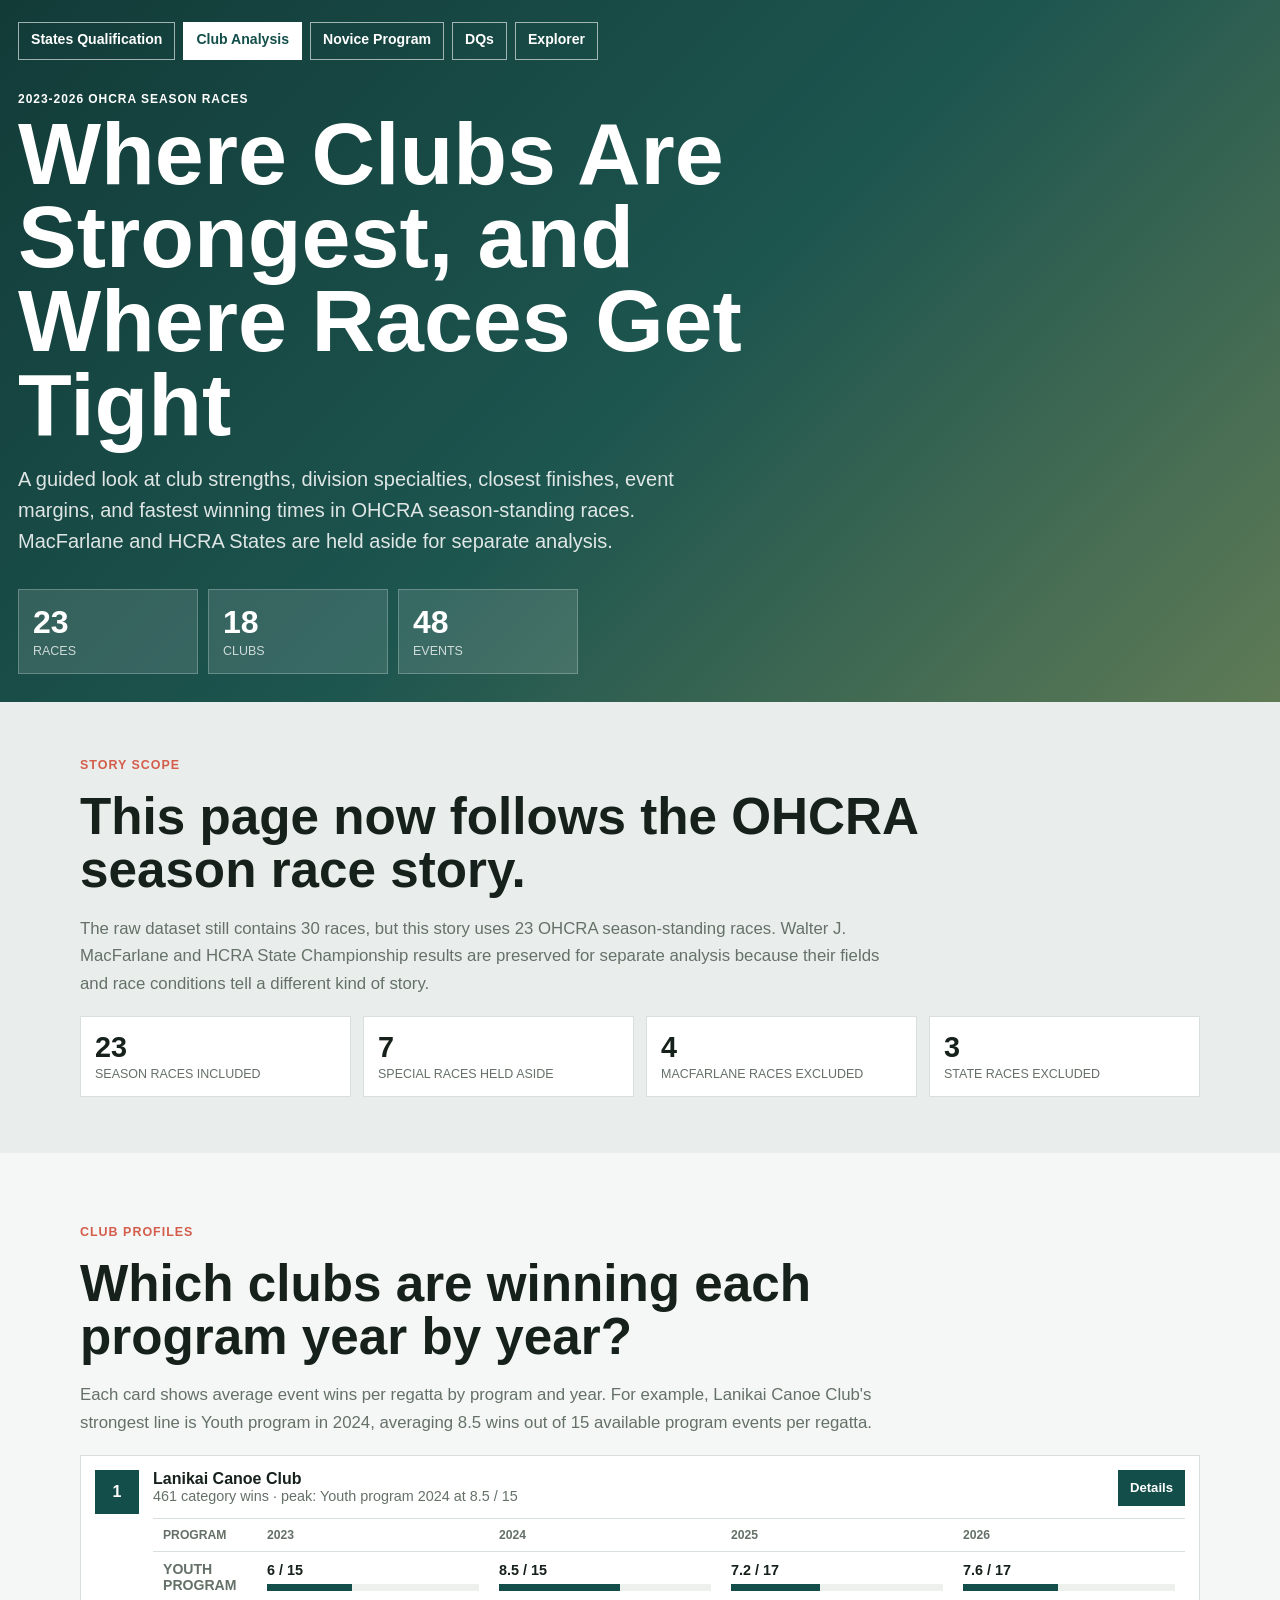
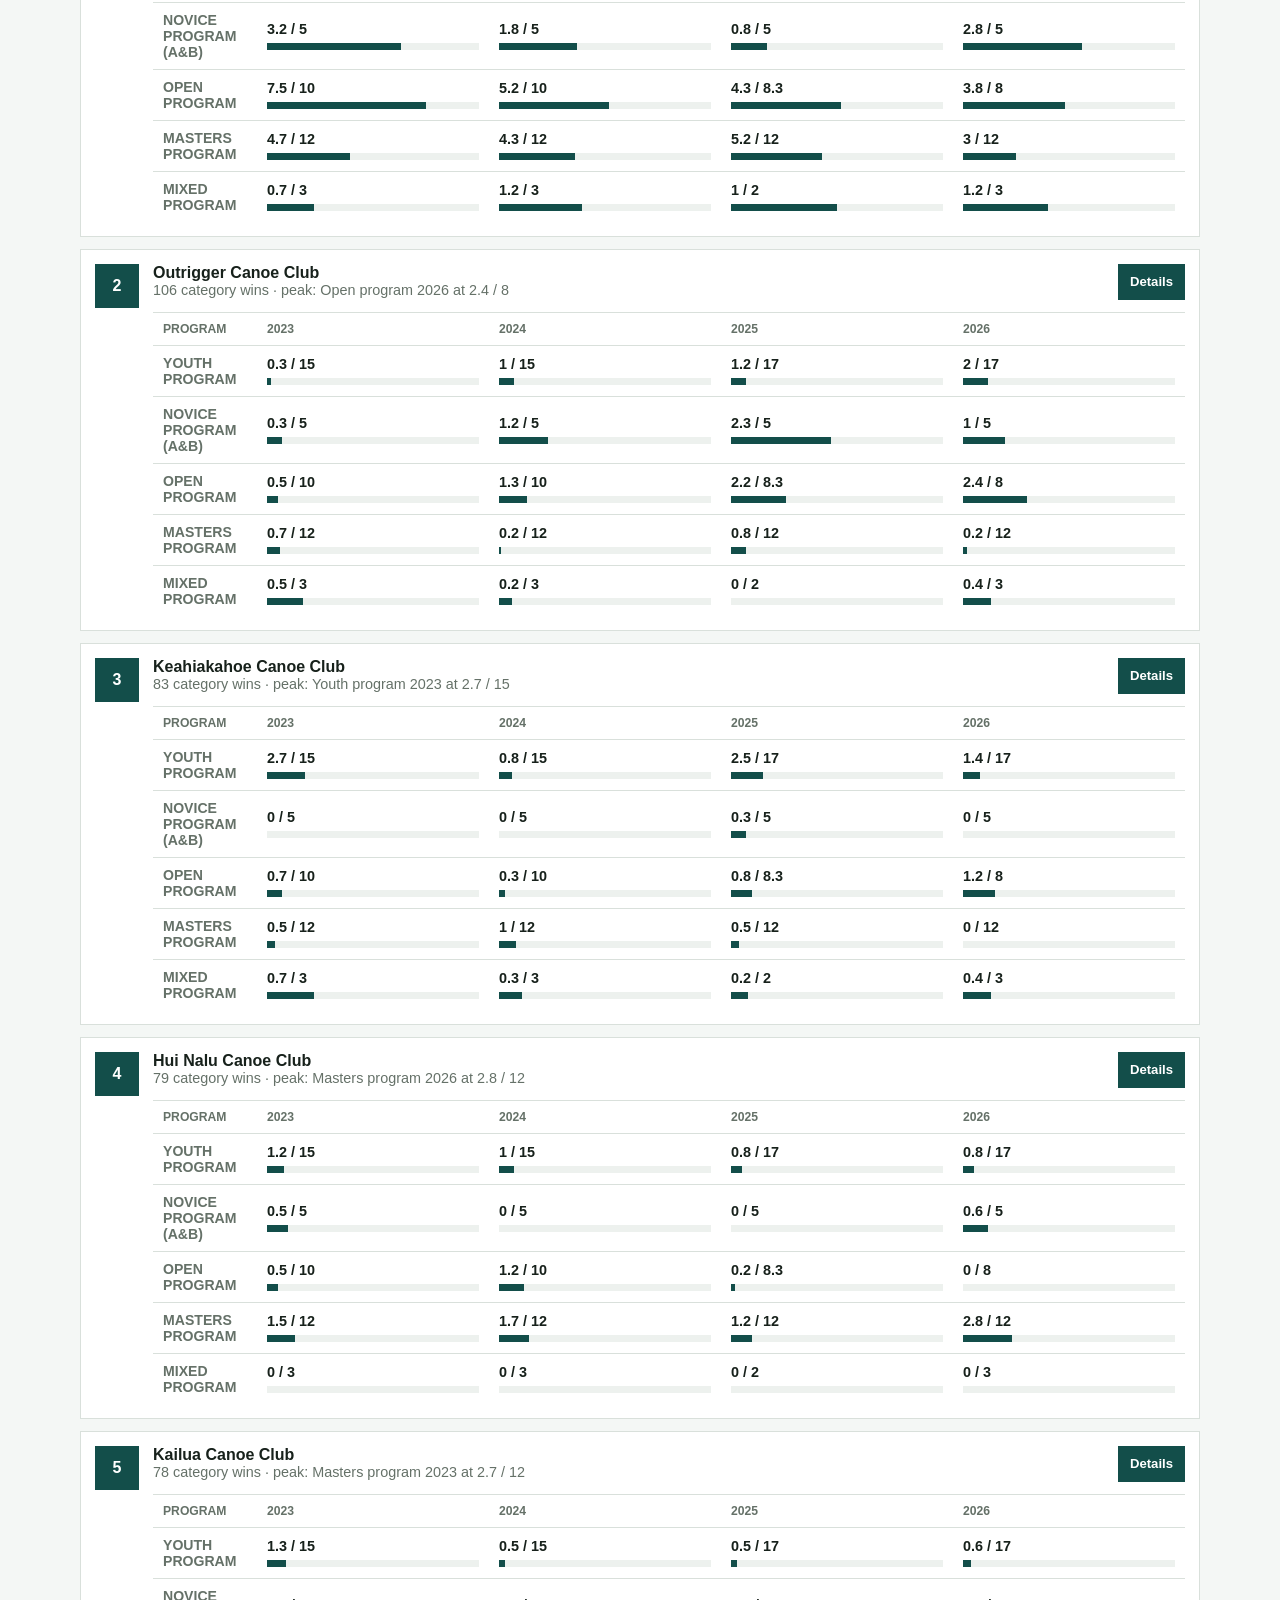
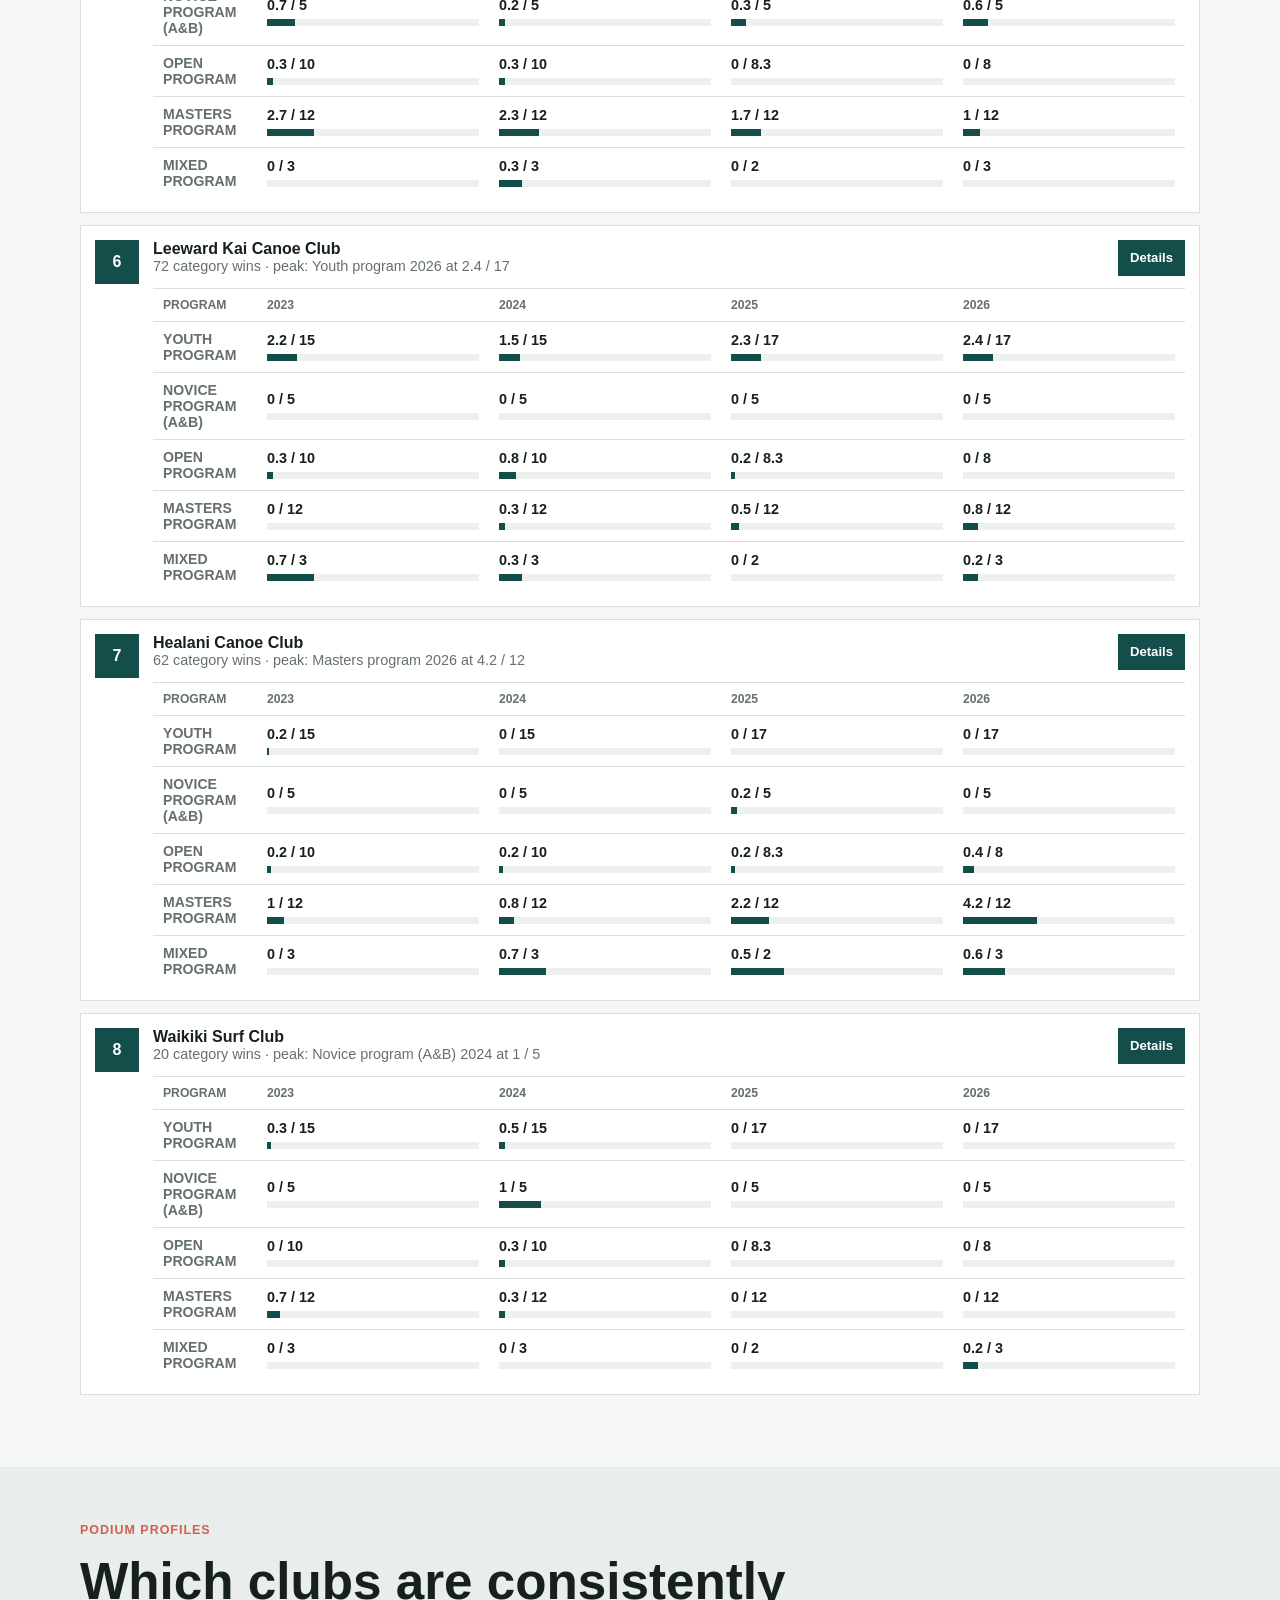
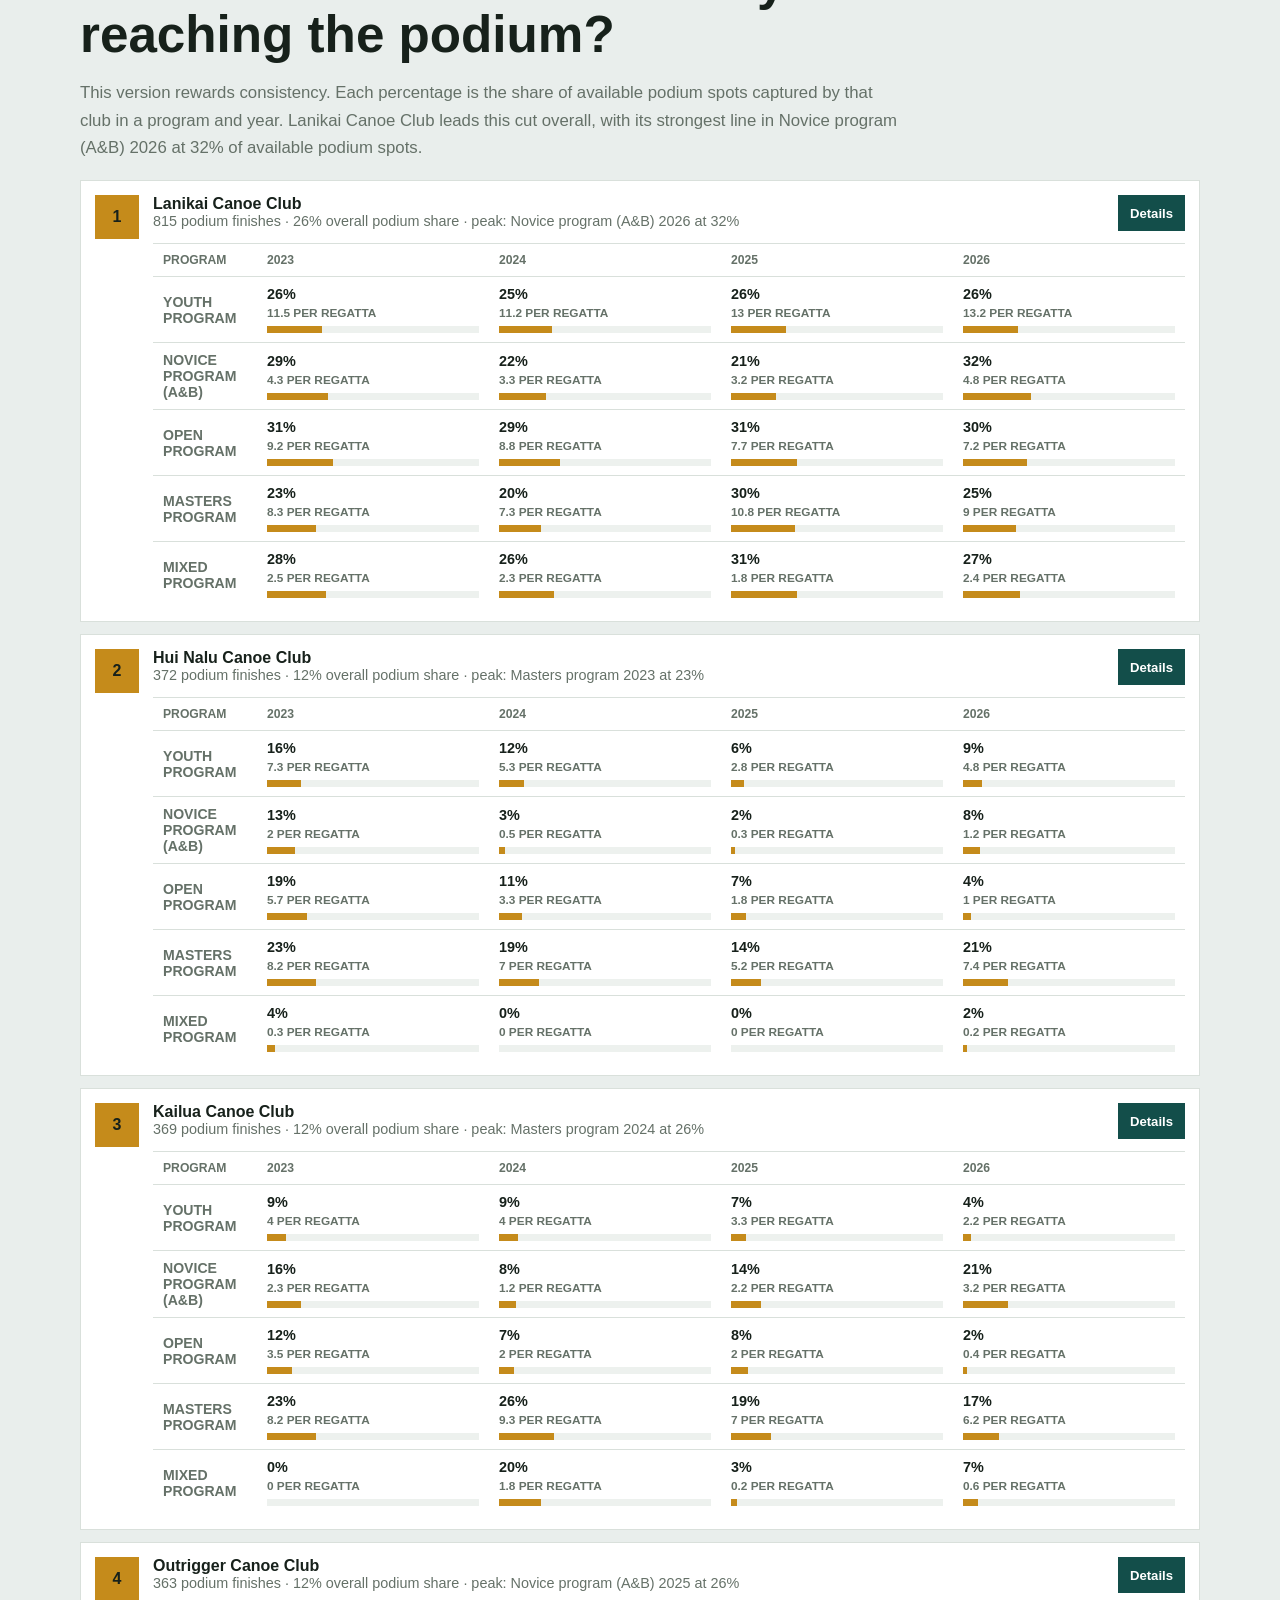
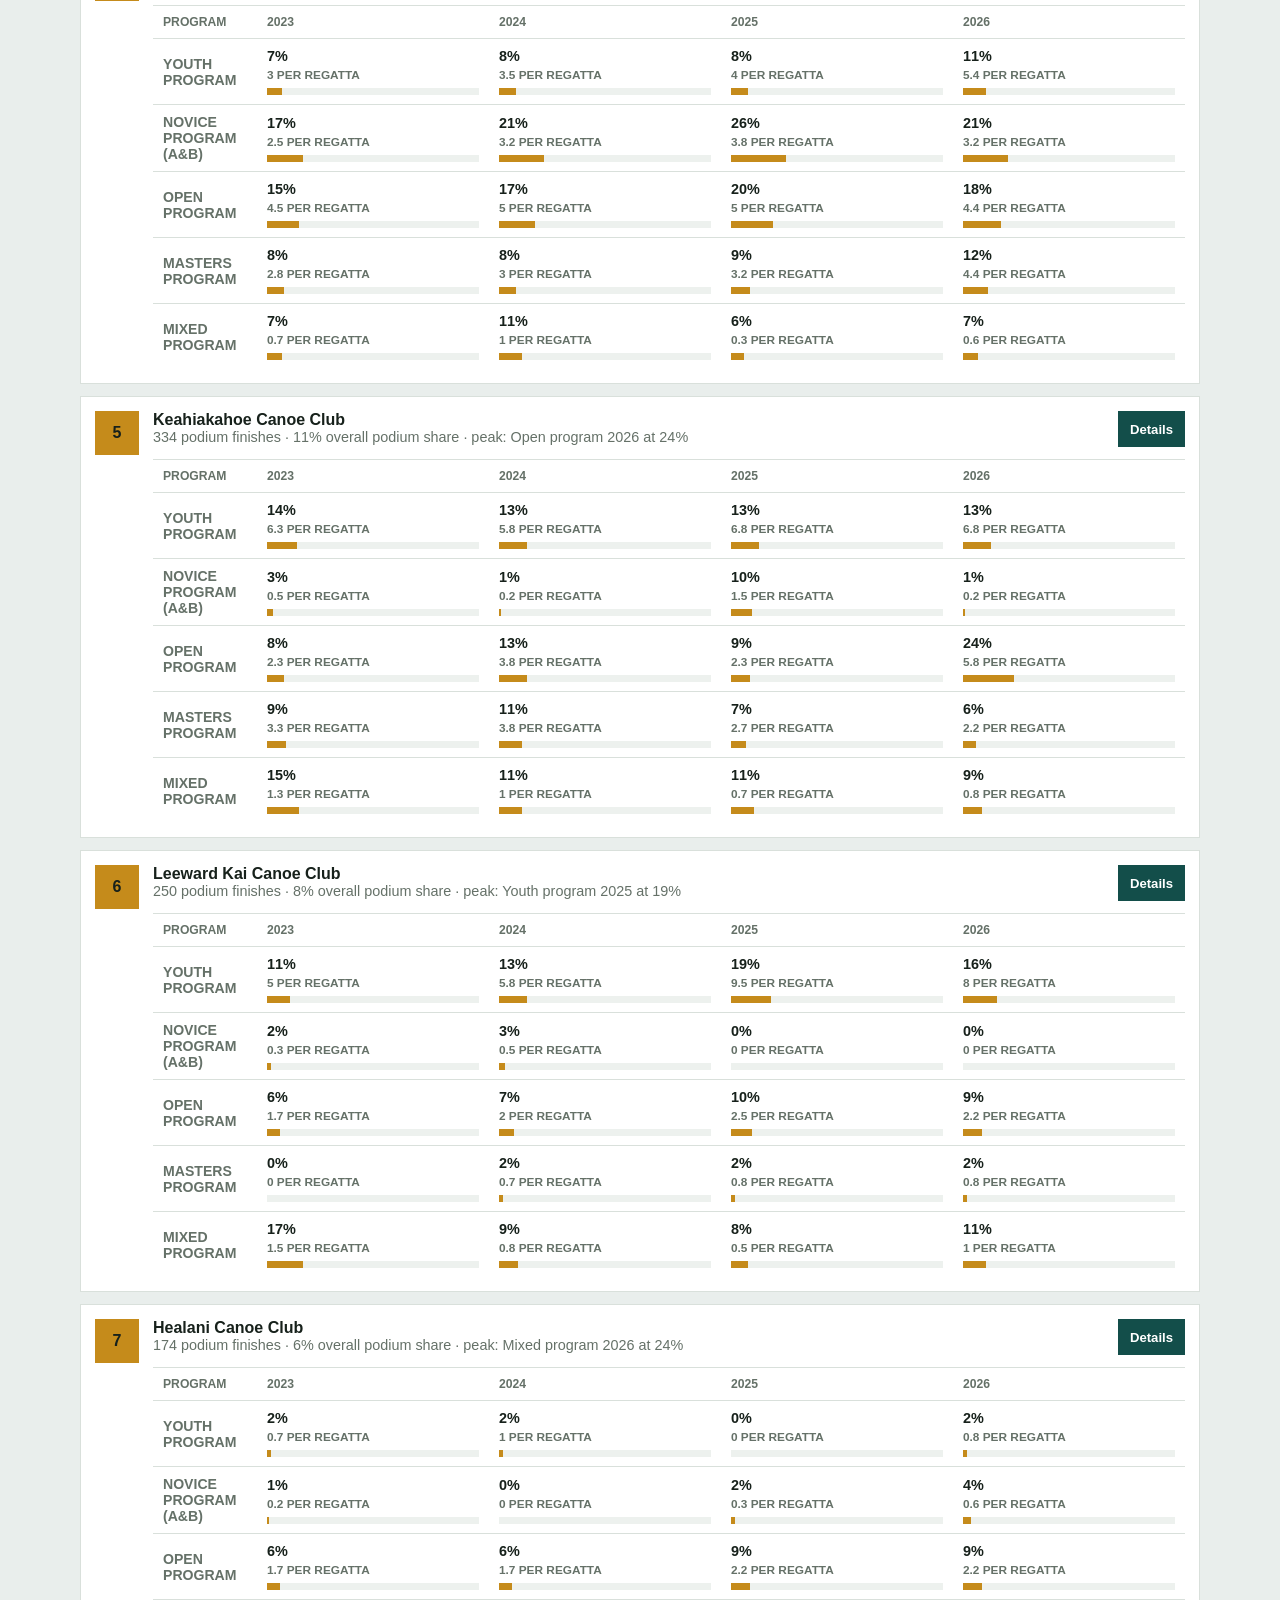
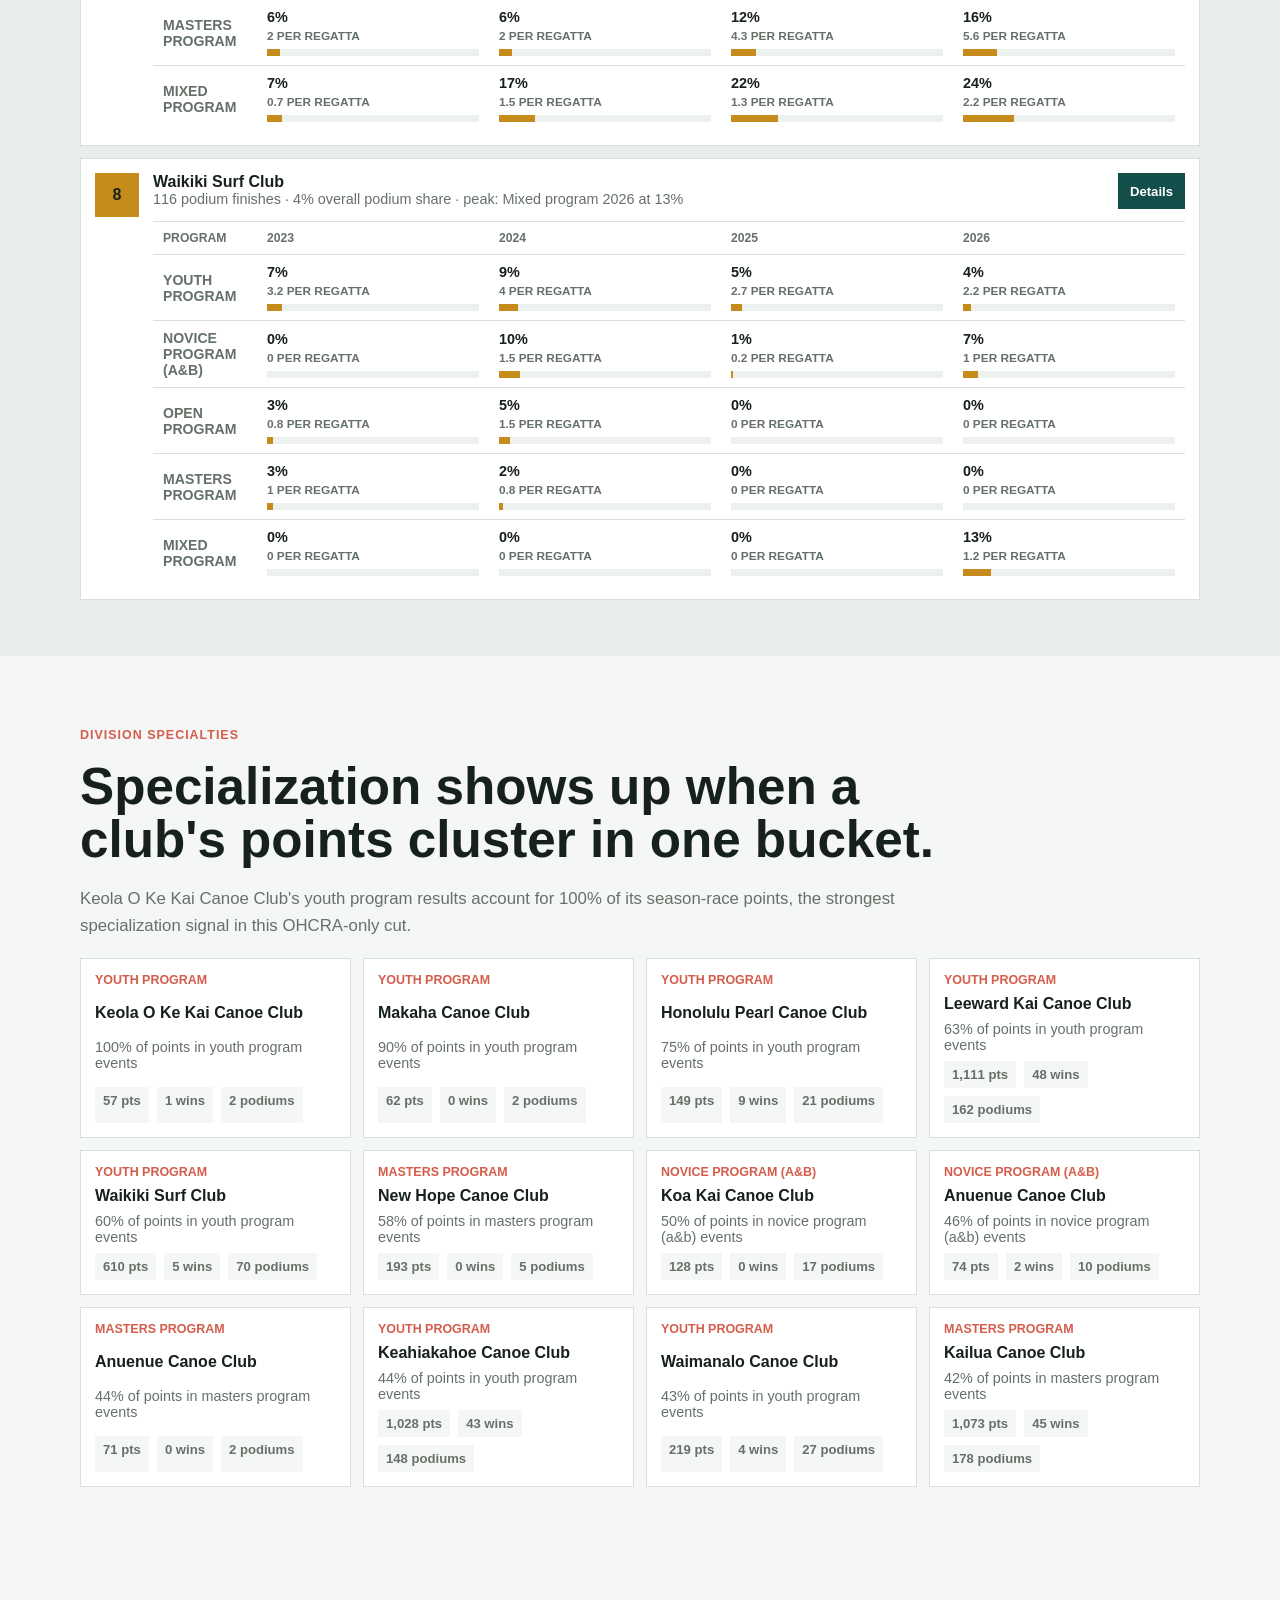
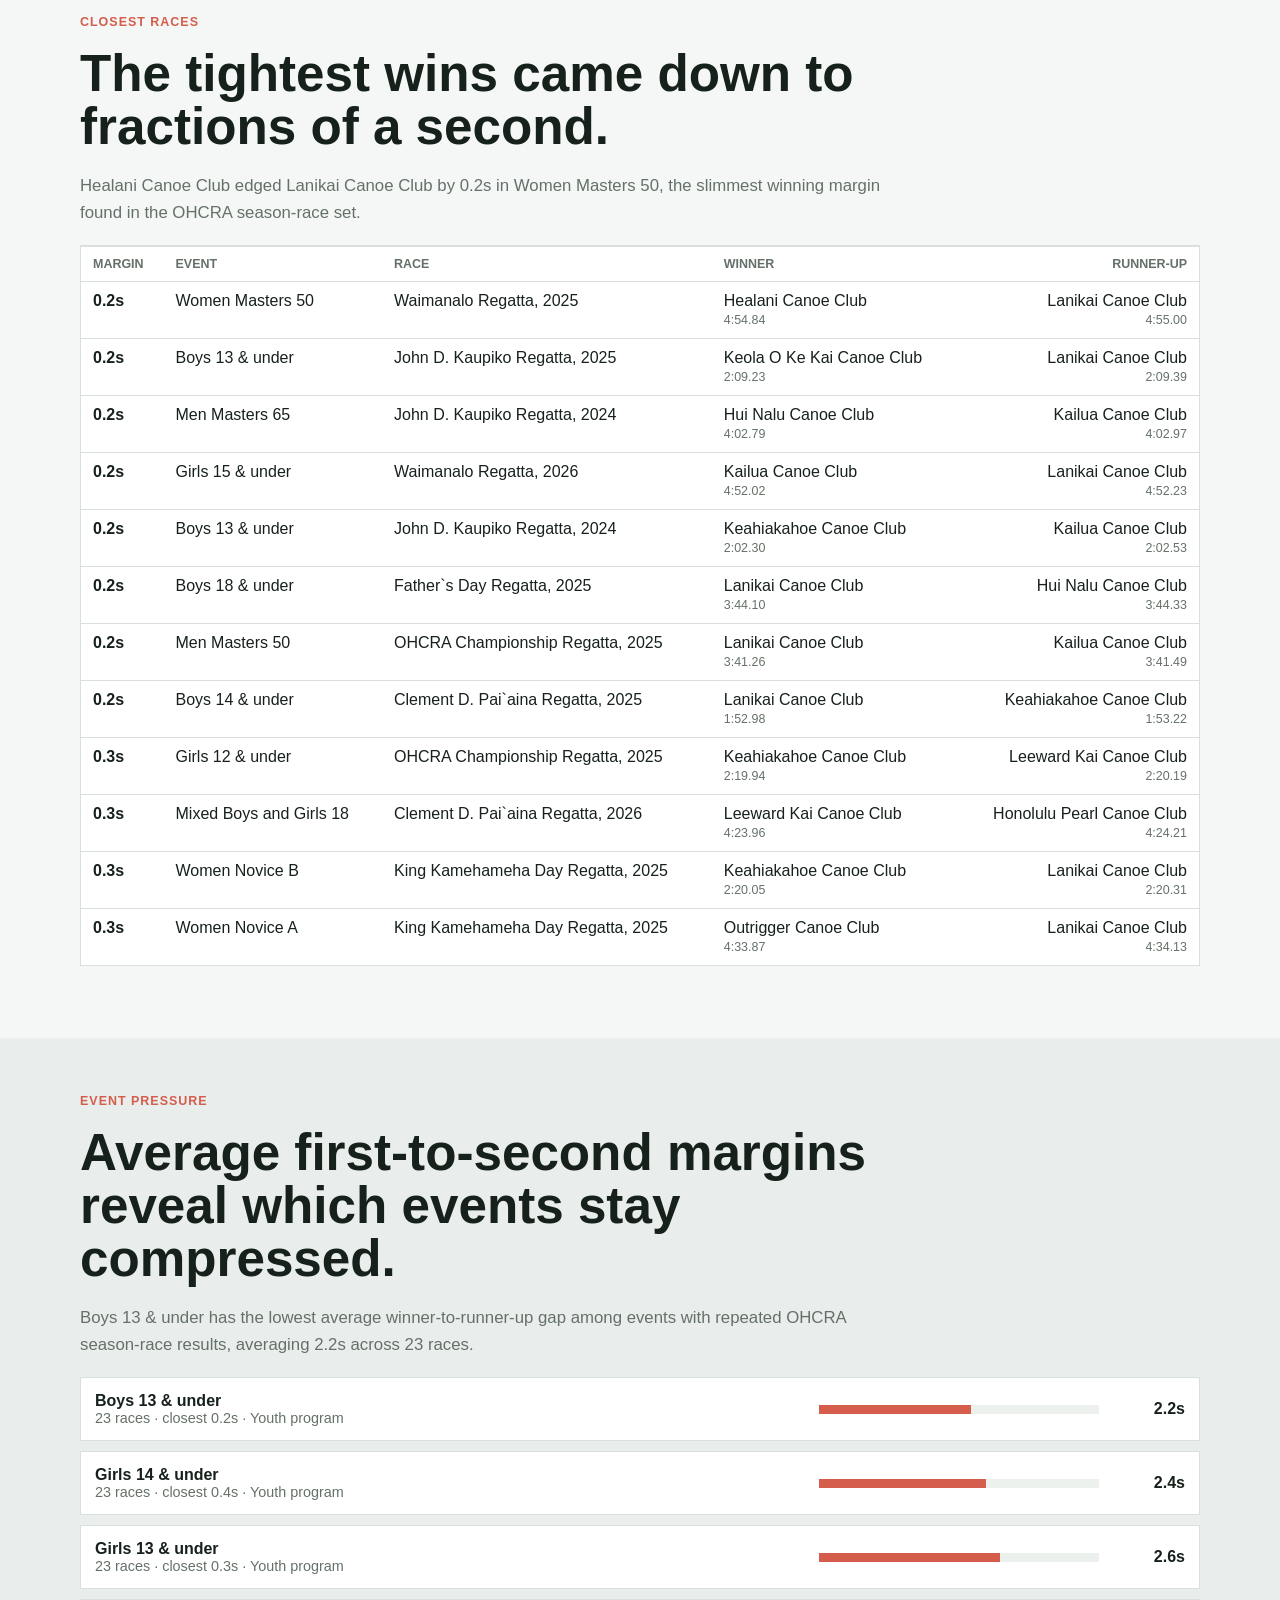
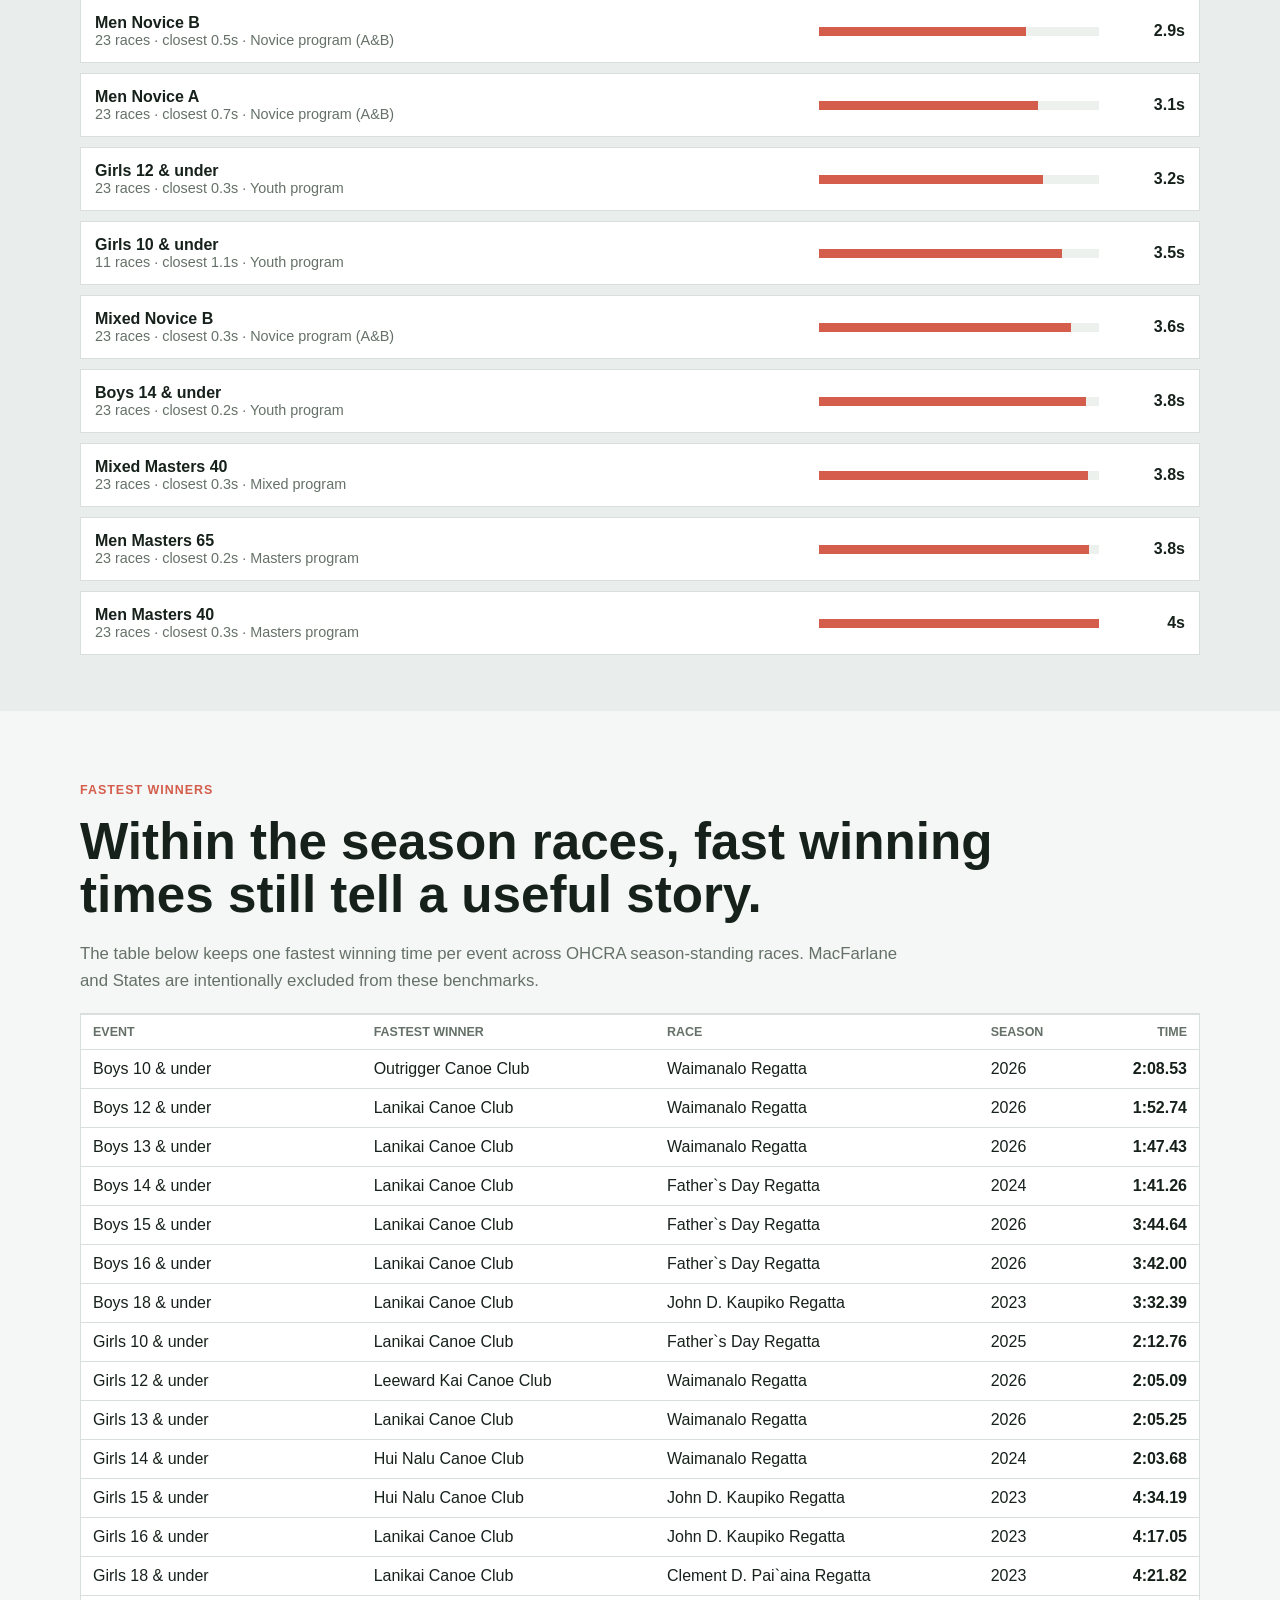
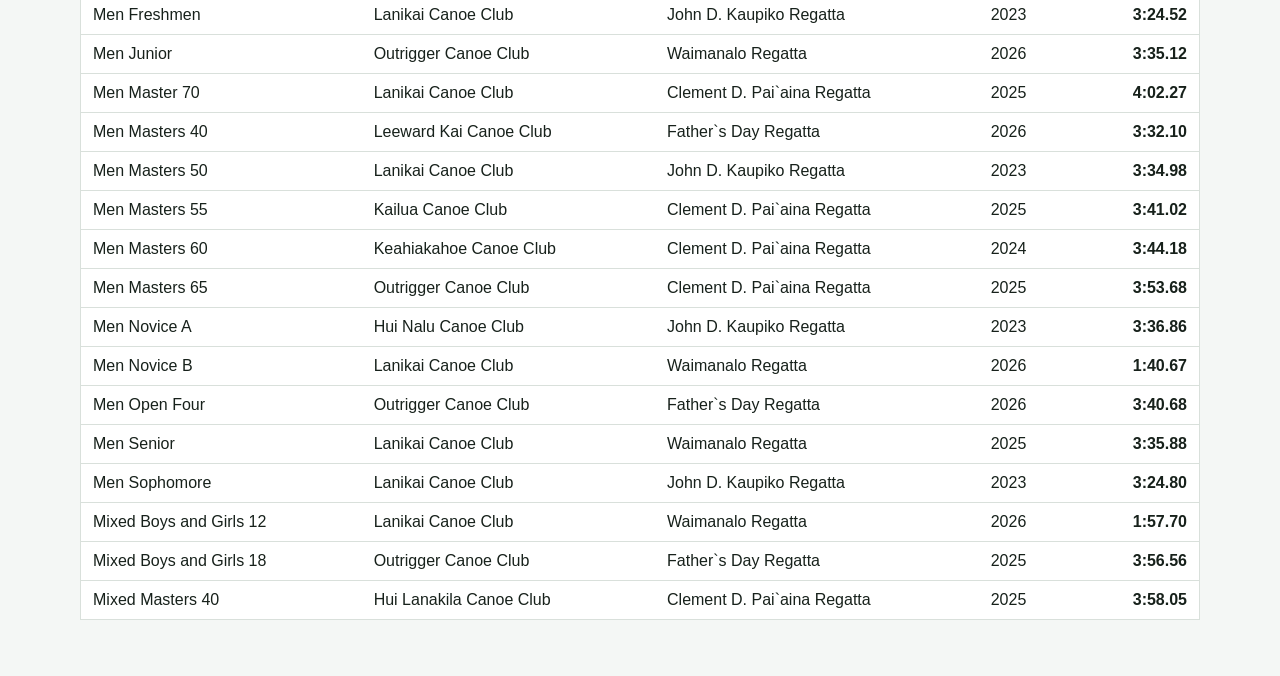
==== commit 141e2e72: "Update navigation and novice roster filters" ====
--- a/site/analysis.html
+++ b/site/analysis.html
@@ -9,10 +9,10 @@
   <body>
     <header class="story-hero">
       <nav class="site-nav" aria-label="Site">
-        <a href="analysis.html" aria-current="page">Story</a>
-        <a href="novice.html">Novice</a>
+        <a href="qualification.html">States Qualification</a>
+        <a href="analysis.html" aria-current="page">Club Analysis</a>
+        <a href="novice.html">Novice Program</a>
         <a href="dqs.html">DQs</a>
-        <a href="qualification.html">Qualify</a>
         <a href="index.html">Explorer</a>
       </nav>
       <div class="story-hero-text">
@@ -143,3 +143,4 @@
 
 
 
+
--- a/site/styles.css
+++ b/site/styles.css
@@ -1667,3 +1667,4 @@
   }
 }
 
+
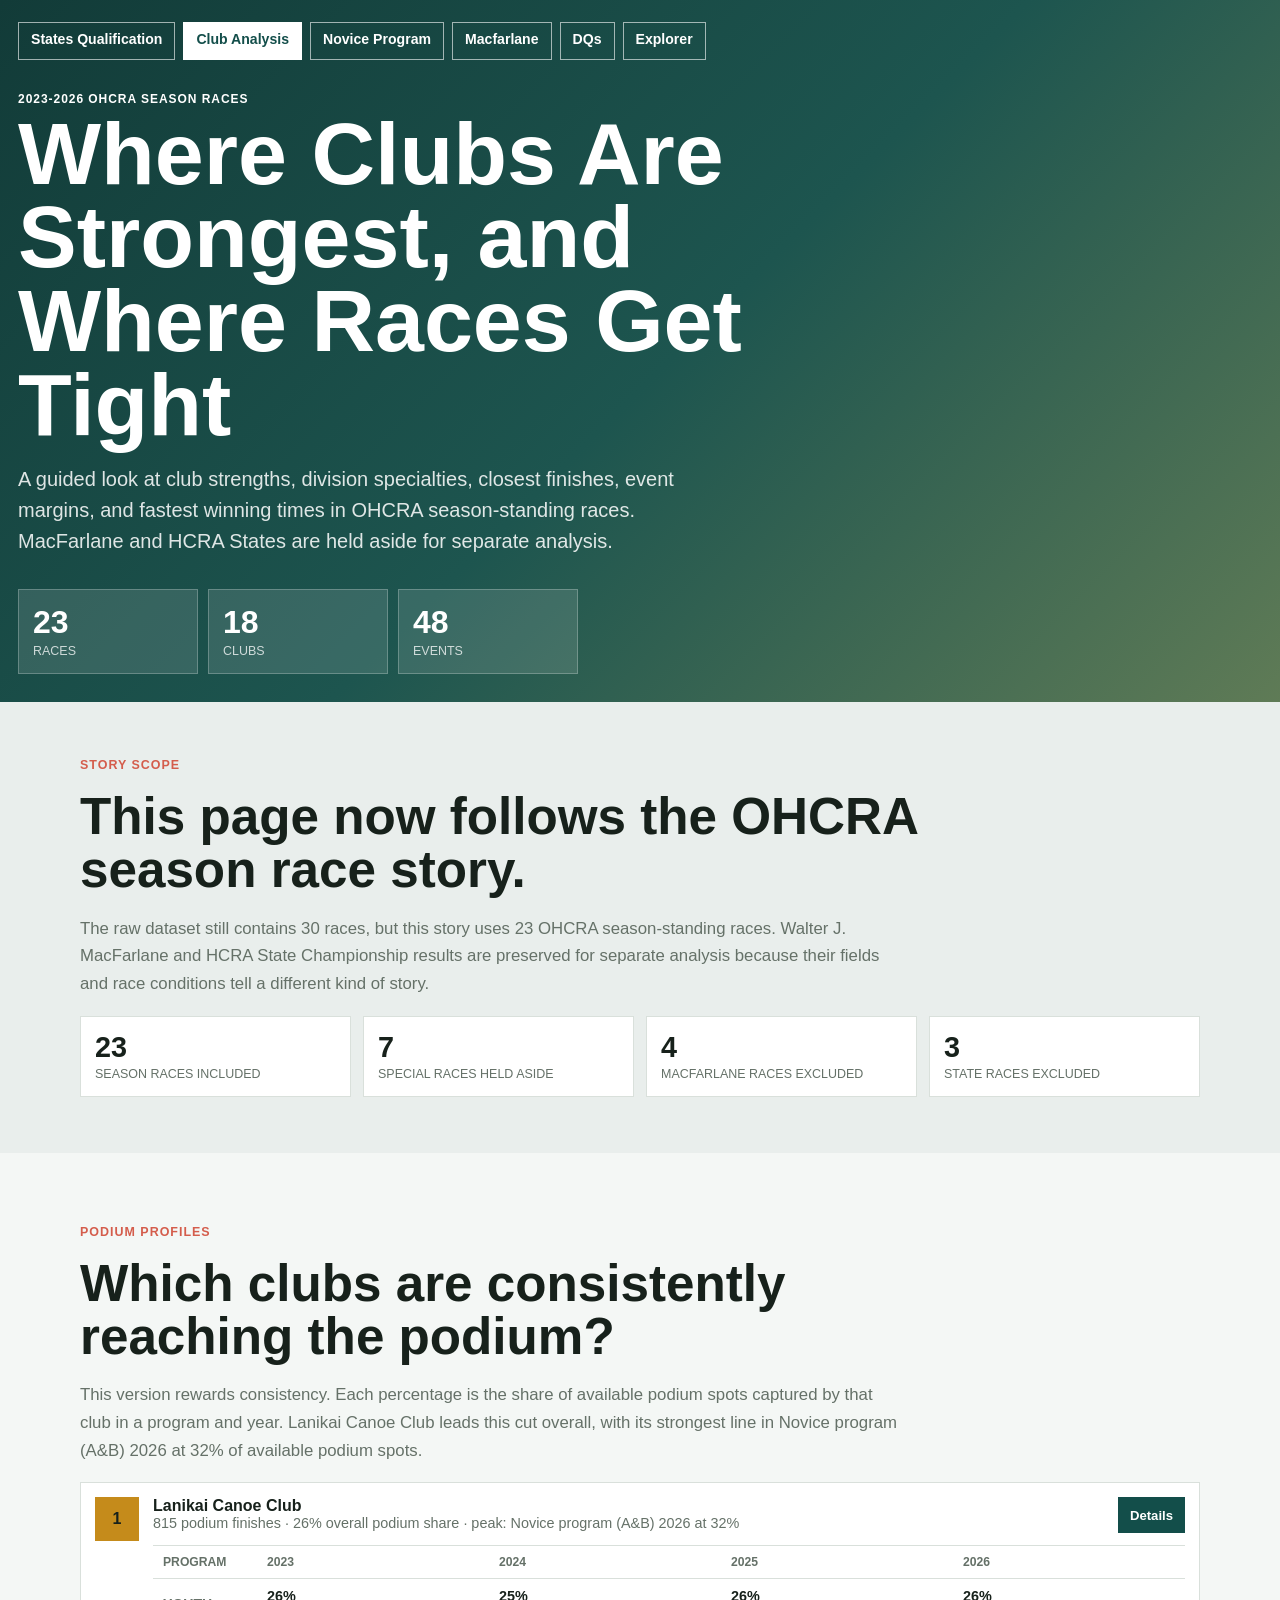
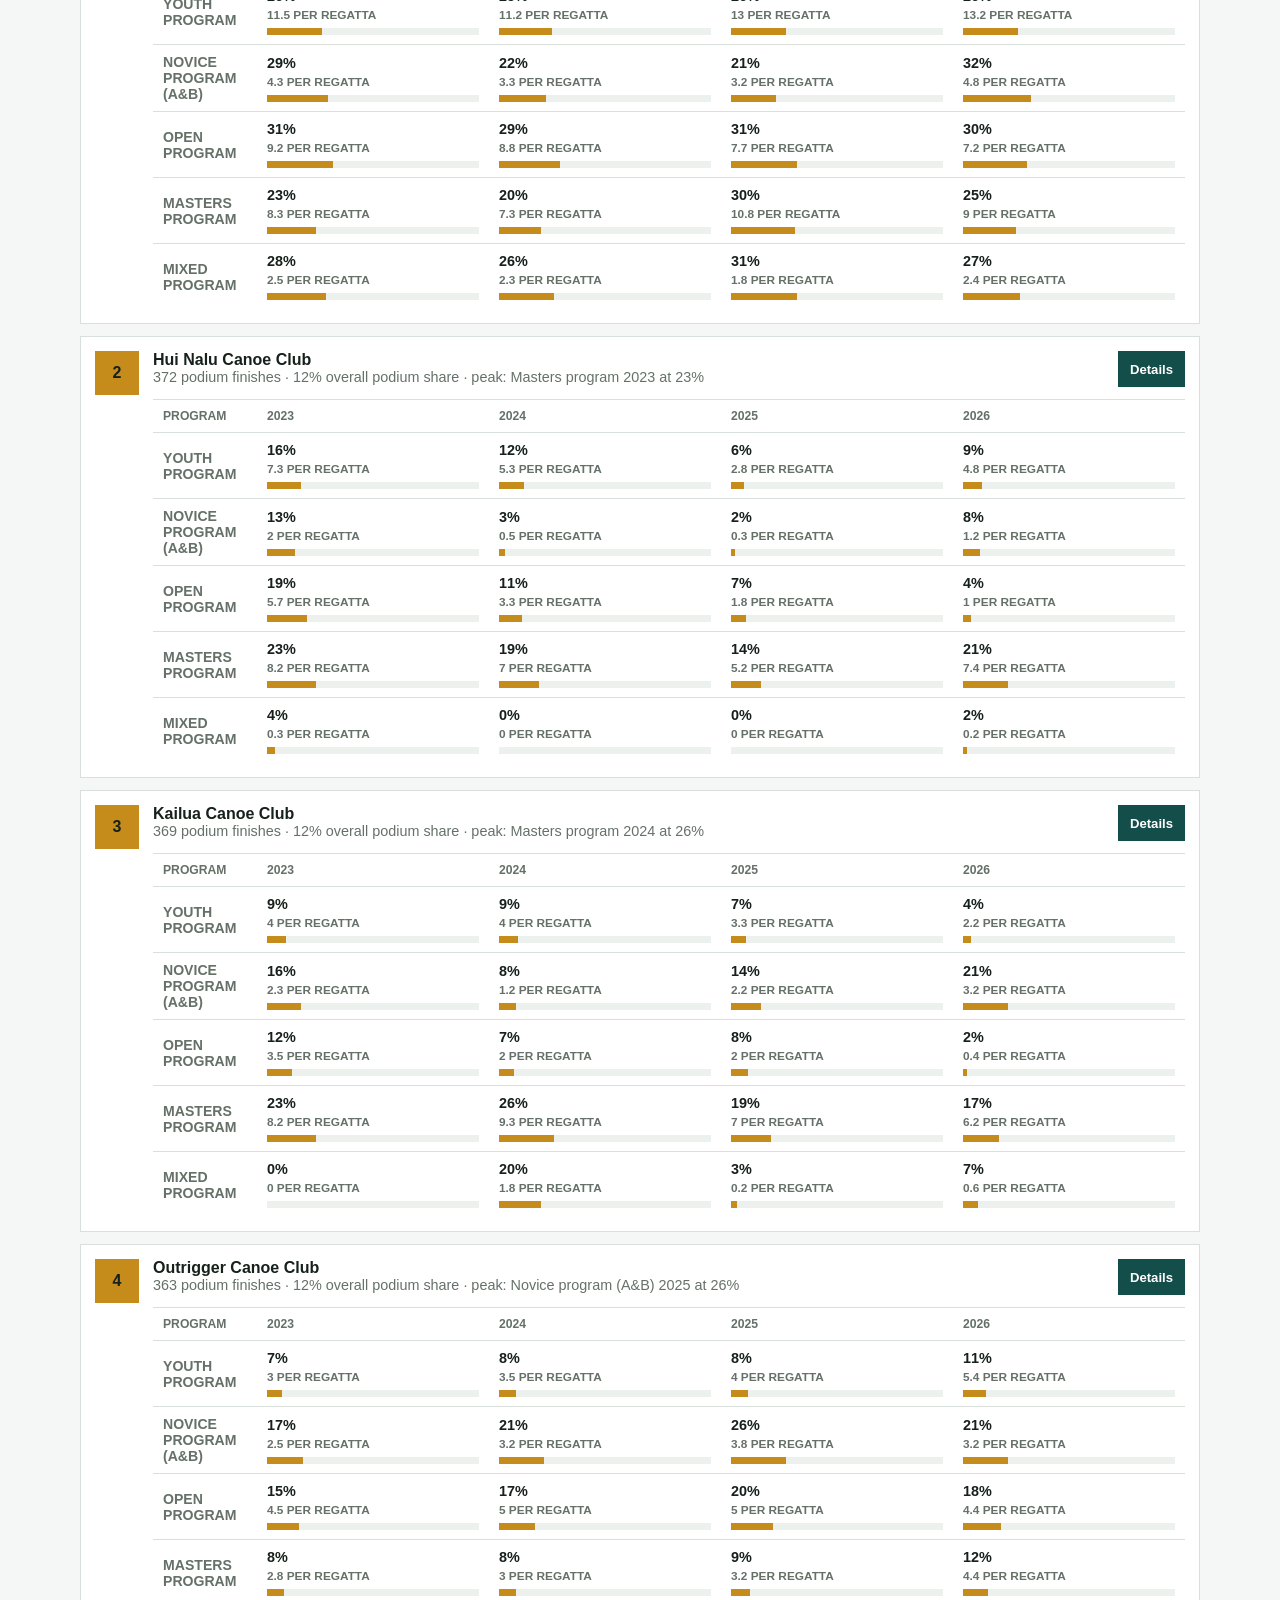
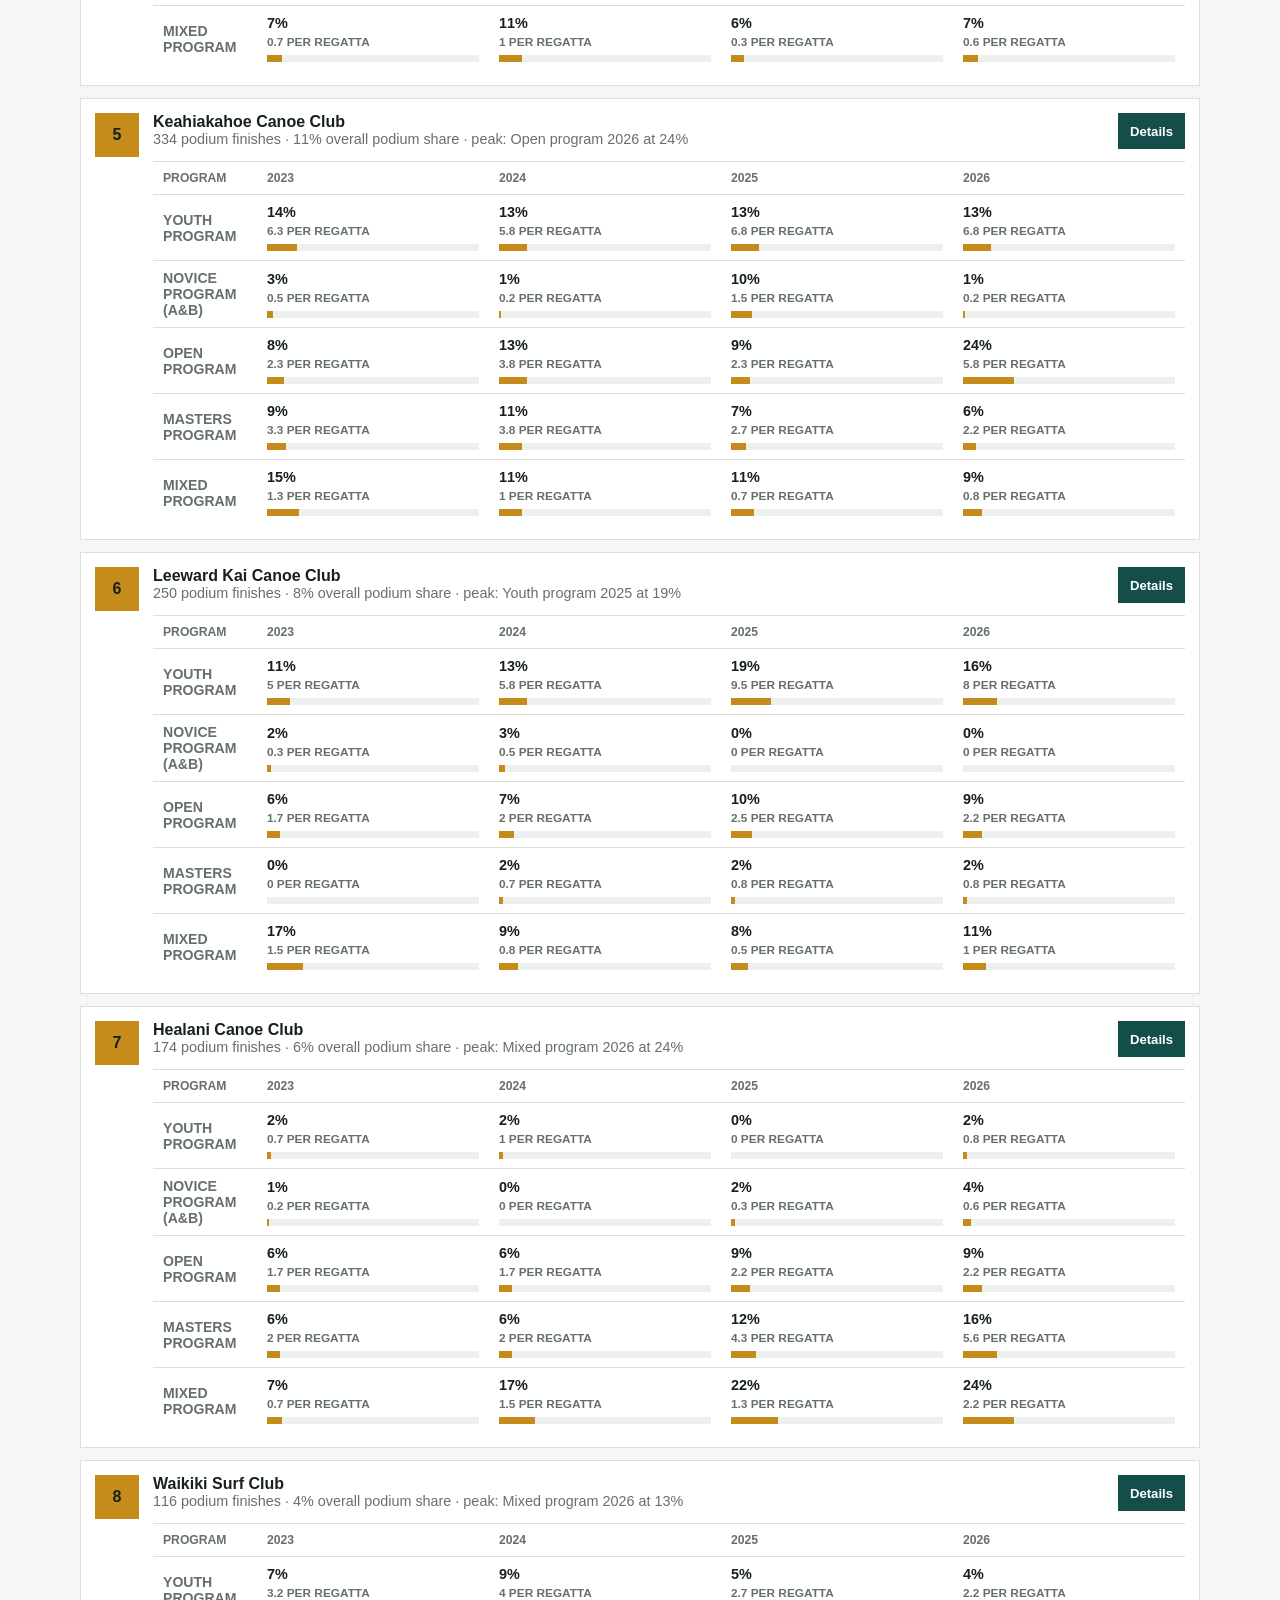
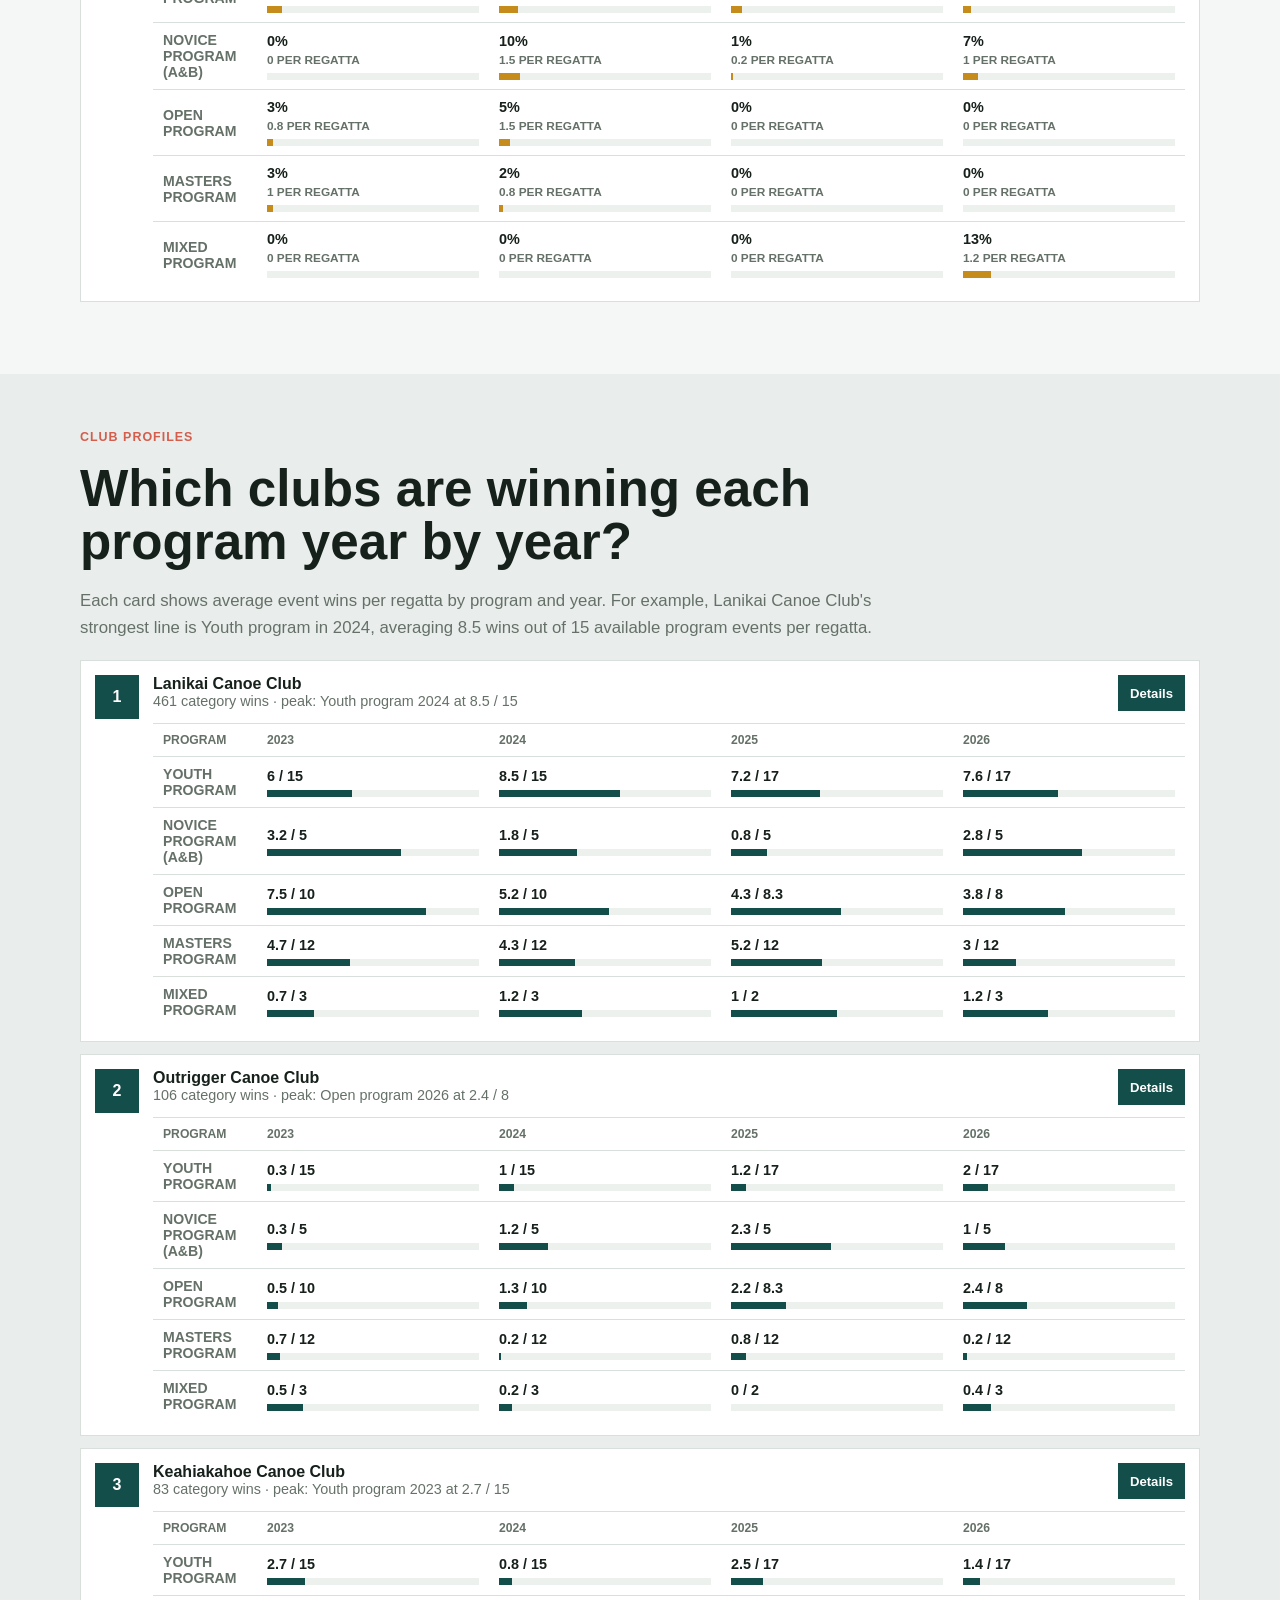
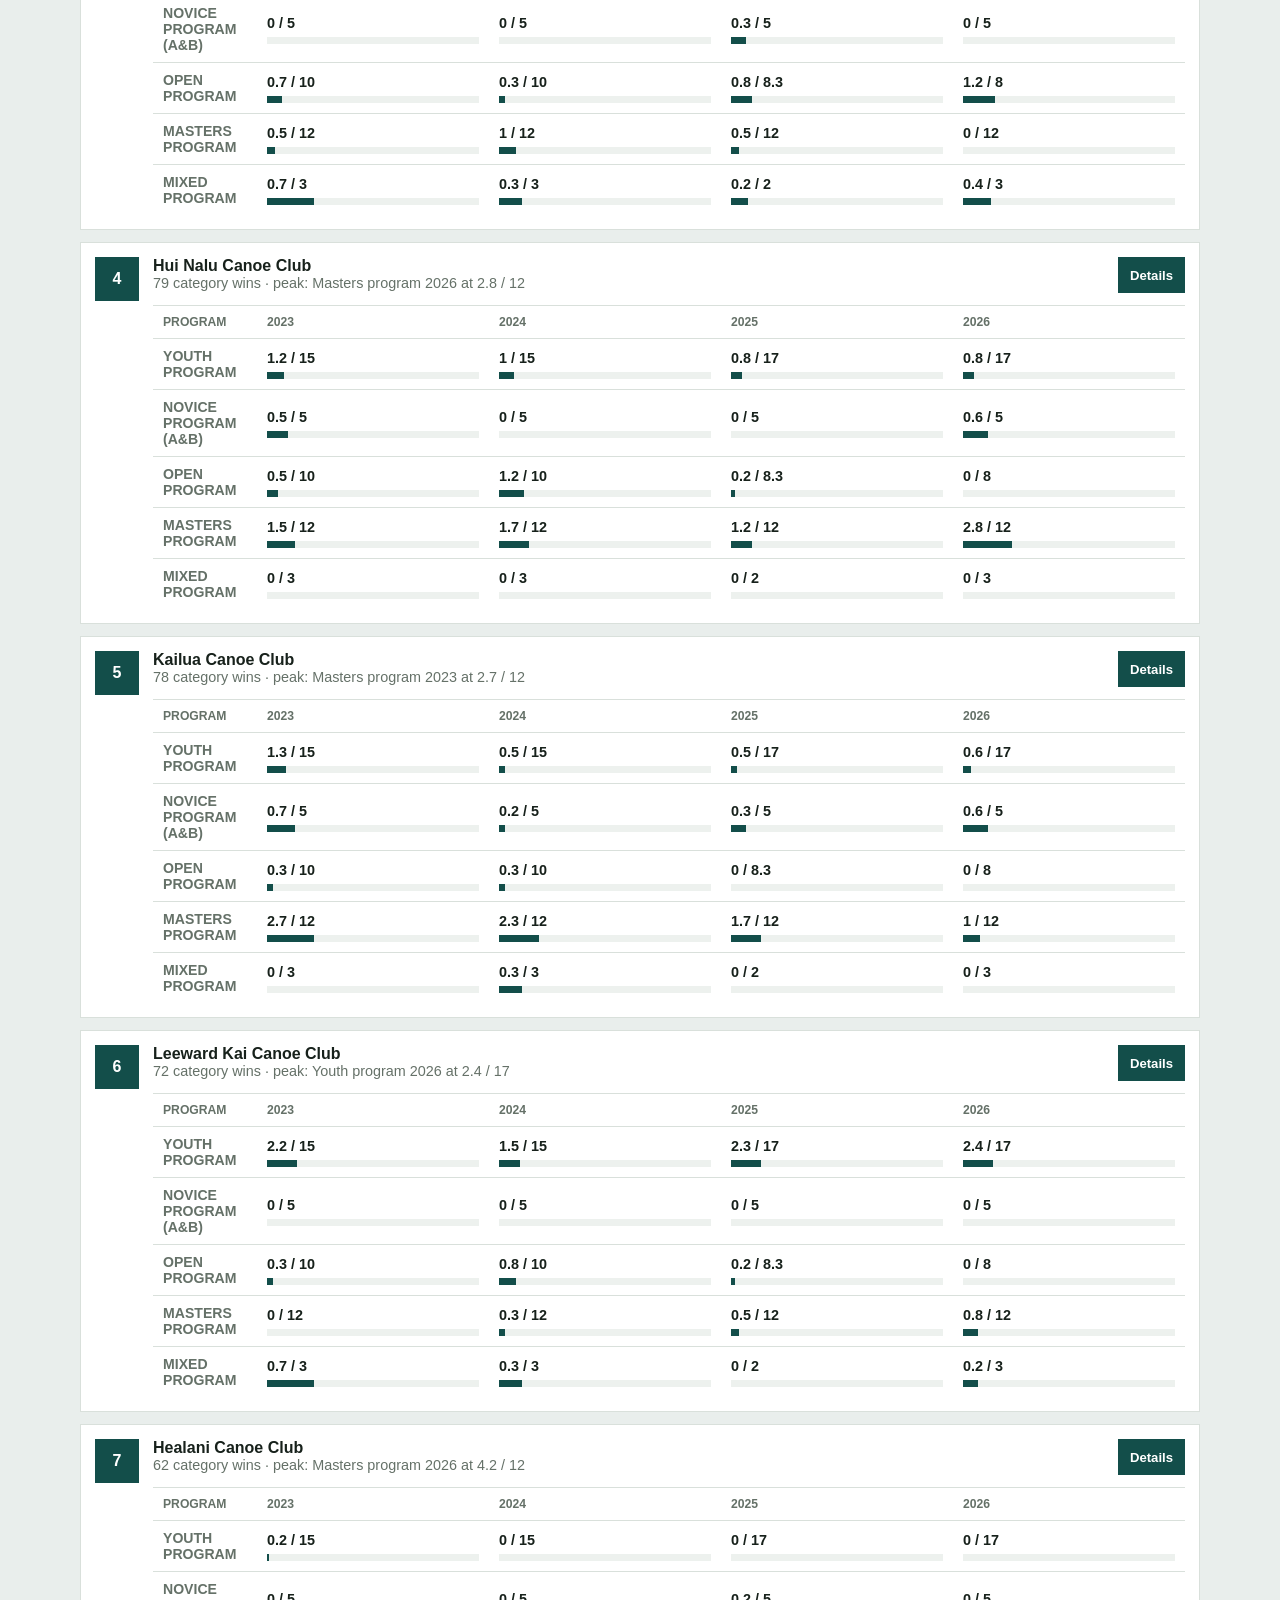
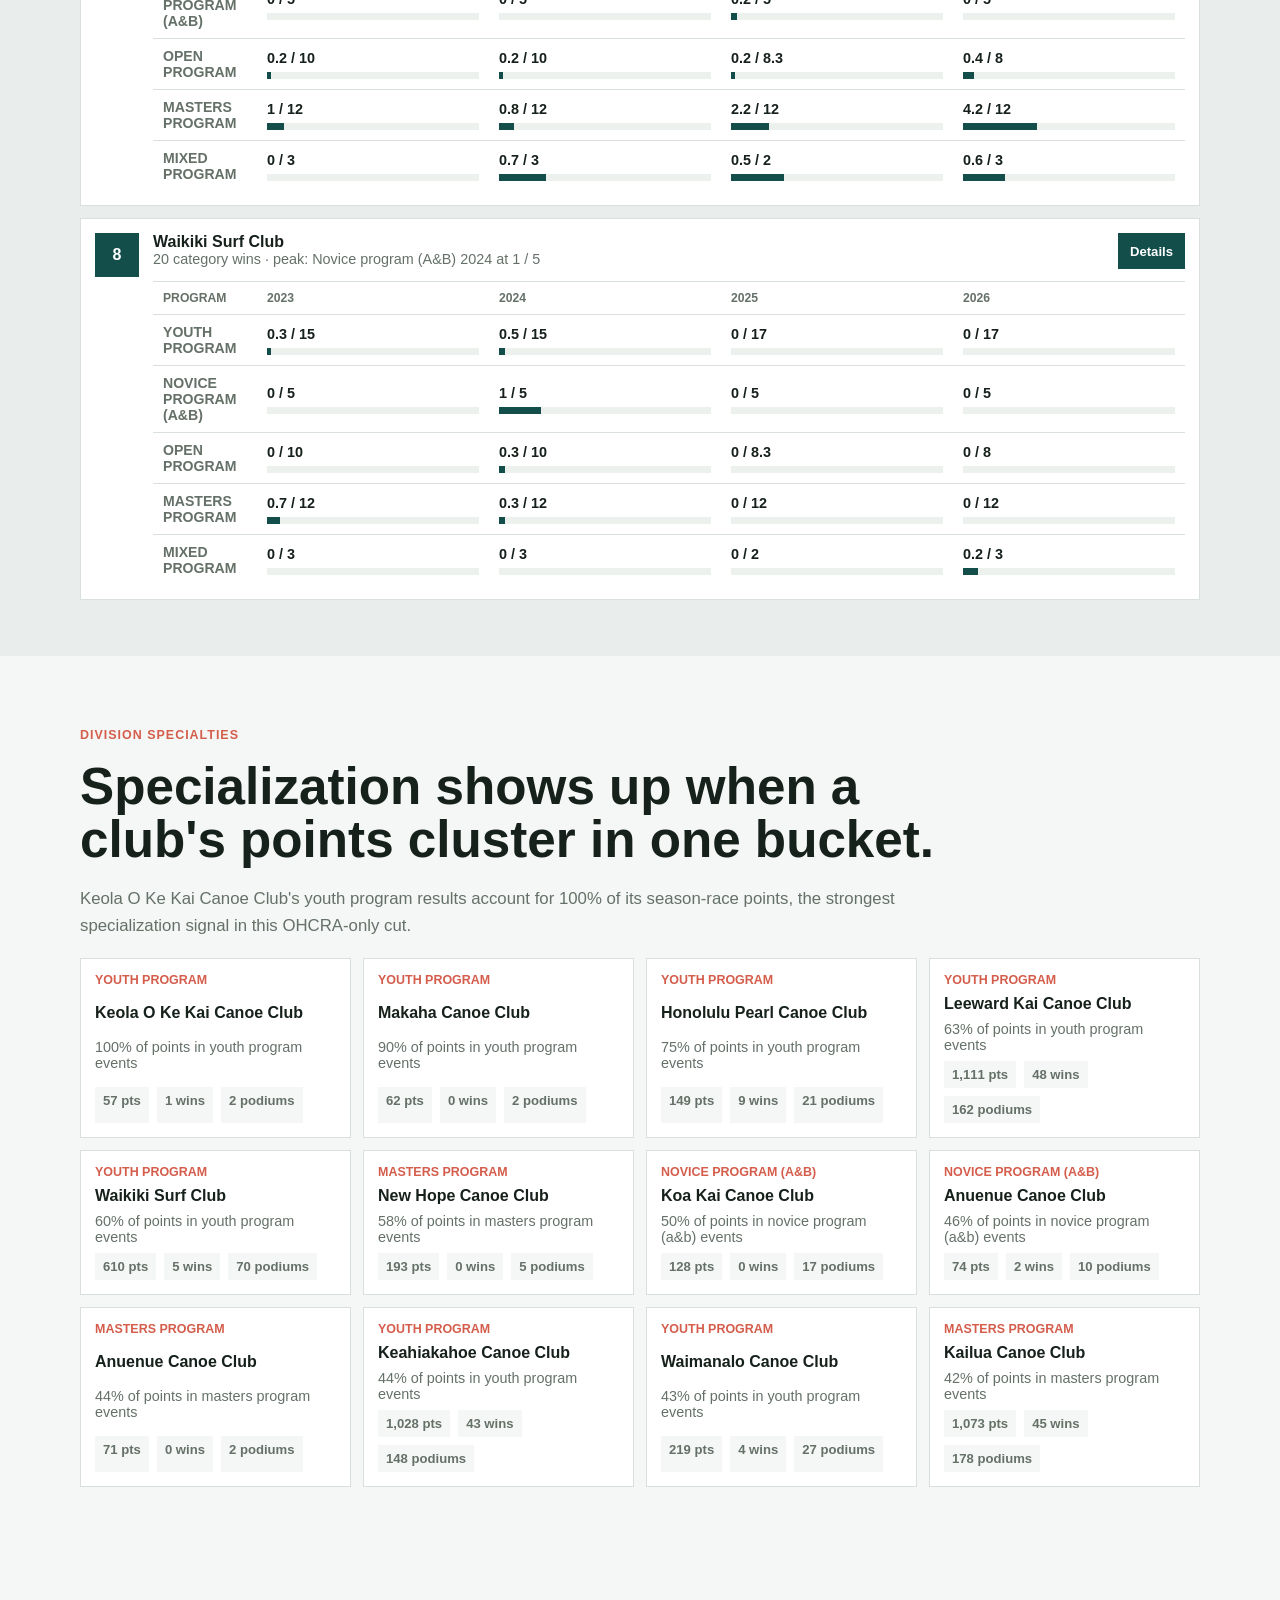
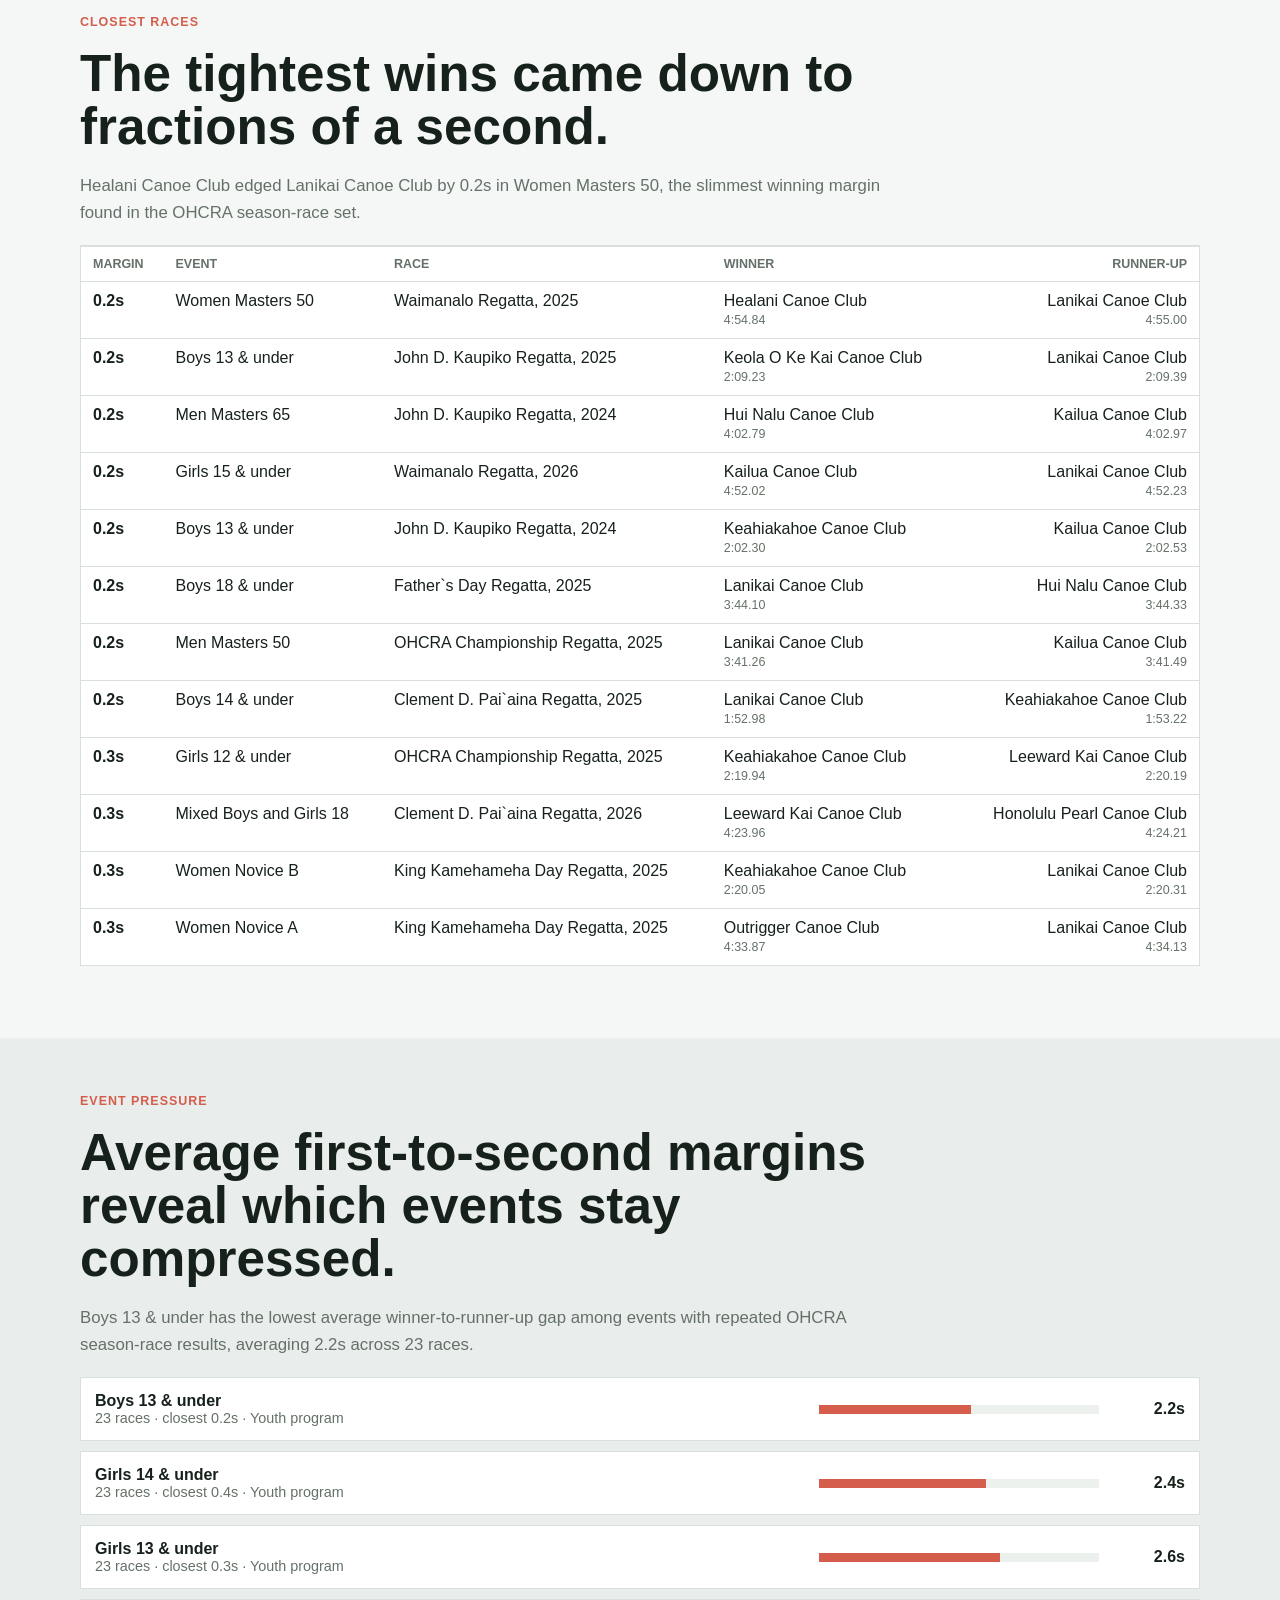
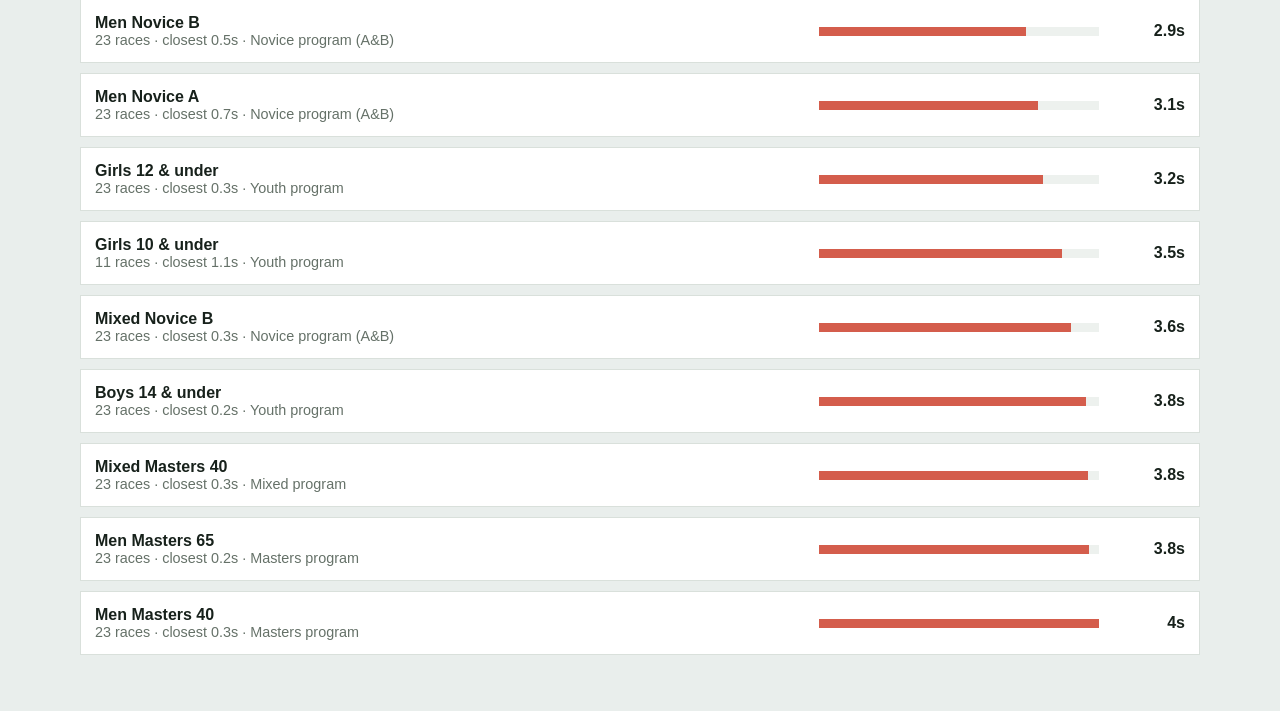
==== commit 2d189ff7: "Add Macfarlane and novice pace analysis" ====
--- a/site/analysis.html
+++ b/site/analysis.html
@@ -12,6 +12,7 @@
         <a href="qualification.html">States Qualification</a>
         <a href="analysis.html" aria-current="page">Club Analysis</a>
         <a href="novice.html">Novice Program</a>
+        <a href="macfarlane.html">Macfarlane</a>
         <a href="dqs.html">DQs</a>
         <a href="index.html">Explorer</a>
       </nav>
@@ -49,17 +50,17 @@
       </section>
 
       <section class="story-section">
+        <p class="section-kicker">Podium profiles</p>
+        <h2>Which clubs are consistently reaching the podium?</h2>
+        <p class="story-copy" id="podium-profile-intro"></p>
+        <div class="profile-list" id="podium-profile-list"></div>
+      </section>
+
+      <section class="story-section band">
         <p class="section-kicker">Club profiles</p>
         <h2>Which clubs are winning each program year by year?</h2>
         <p class="story-copy" id="profile-intro"></p>
         <div class="profile-list" id="profile-list"></div>
-      </section>
-
-      <section class="story-section band">
-        <p class="section-kicker">Podium profiles</p>
-        <h2>Which clubs are consistently reaching the podium?</h2>
-        <p class="story-copy" id="podium-profile-intro"></p>
-        <div class="profile-list" id="podium-profile-list"></div>
       </section>
 
       <section class="story-section">
@@ -96,25 +97,6 @@
         <div class="margin-list" id="margin-list"></div>
       </section>
 
-      <section class="story-section">
-        <p class="section-kicker">Fastest winners</p>
-        <h2>Within the season races, fast winning times still tell a useful story.</h2>
-        <p class="story-copy" id="fastest-intro"></p>
-        <div class="table-wrap story-table">
-          <table>
-            <thead>
-              <tr>
-                <th>Event</th>
-                <th>Fastest winner</th>
-                <th>Race</th>
-                <th>Season</th>
-                <th>Time</th>
-              </tr>
-            </thead>
-            <tbody id="fastest-body"></tbody>
-          </table>
-        </div>
-      </section>
     </main>
 
 
--- a/site/styles.css
+++ b/site/styles.css
@@ -848,6 +848,32 @@
   }
 }
 
+/* Novice B adjusted pace */
+.novice-pace-section { background: #edf4f1; }
+.pace-legend { color: var(--muted); display: flex; font-size: .72rem; justify-content: space-between; margin: 24px 145px 8px 78px; }
+.novice-pace-grid { display: grid; gap: 18px; margin-top: 8px; }
+.pace-card { background: var(--panel); border: 1px solid var(--line); padding: 18px; }
+.pace-card-head { align-items: end; display: flex; gap: 20px; justify-content: space-between; }
+.pace-card-head h3 { font-size: clamp(1.05rem, 3vw, 1.45rem); margin-top: 4px; }
+.pace-card-head > strong { color: var(--accent-dark); font-size: 2rem; }
+.pace-card > p { color: var(--muted); font-size: .84rem; margin-top: 7px; }
+.pace-year-list { display: grid; gap: 12px; margin-top: 20px; }
+.pace-year-row { align-items: center; display: grid; gap: 12px; grid-template-columns: 58px minmax(150px, 1fr) 94px 250px; }
+.pace-year { display: grid; }
+.pace-year small, .pace-result small { color: var(--muted); font-size: .67rem; text-transform: none; }
+.pace-track { background: linear-gradient(to right, #d7a29a, #eee 50%, #8fc0ae); height: 12px; position: relative; }
+.pace-track i { background: #657168; height: 20px; left: 50%; position: absolute; top: -4px; width: 1px; }
+.pace-track span { background: var(--accent-dark); border: 3px solid white; border-radius: 50%; box-shadow: 0 0 0 1px var(--accent-dark); height: 18px; position: absolute; top: -3px; transform: translateX(-50%); width: 18px; }
+.pace-result { display: grid; }
+.pace-result strong { font-size: 1.15rem; }
+.pace-details { color: var(--muted); display: grid; font-size: .72rem; gap: 4px; grid-template-columns: repeat(3, 1fr); }
+.pace-isolated { border-top: 1px dashed var(--line); padding-top: 12px; }
+@media (max-width: 760px) {
+  .pace-legend { margin-left: 70px; margin-right: 0; }
+  .pace-year-row { grid-template-columns: 48px minmax(110px, 1fr) 80px; }
+  .pace-details { grid-column: 2 / 4; }
+}
+
 .category-win-card {
   grid-template-columns: 44px 1fr;
 }
@@ -1606,6 +1632,65 @@
   grid-template-columns: repeat(auto-fit, minmax(220px, 1fr));
 }
 
+/* Macfarlane points race */
+.macfarlane-page { background: #f2eee5; }
+.macfarlane-hero { background: #133f4a; }
+.macfarlane-main { display: block; max-width: 1180px; padding: clamp(18px, 4vw, 48px) 16px; }
+.race-card { background: #fffdf8; border: 1px solid #d7d0c2; box-shadow: 0 18px 45px rgba(35, 44, 39, 0.12); padding: clamp(18px, 4vw, 42px); }
+.race-heading { align-items: end; display: flex; gap: 20px; justify-content: space-between; margin-bottom: 28px; }
+.race-heading h2 { font-size: clamp(1.35rem, 4vw, 2.35rem); margin-top: 5px; }
+.race-controls { display: flex; gap: 8px; }
+.race-controls button { background: #133f4a; border: 0; color: white; cursor: pointer; font: inherit; font-weight: 800; min-width: 82px; padding: 10px 14px; }
+.race-controls button:last-child { background: transparent; border: 1px solid #133f4a; color: #133f4a; }
+.race-chart { height: 356px; position: relative; }
+.race-row { display: grid; gap: 8px; grid-template-columns: 132px minmax(0, 1fr); left: 0; position: absolute; top: 0; transition: transform 420ms cubic-bezier(.22,.8,.34,1); width: 100%; }
+.race-club { align-self: center; font-size: .95rem; font-weight: 900; text-align: right; }
+.race-bar-track { background-image: linear-gradient(to right, rgba(19,63,74,.12) 1px, transparent 1px); background-size: calc(100% / 7) 100%; height: 64px; }
+.race-bar-fill { align-items: center; display: flex; height: 64px; justify-content: flex-end; min-width: 3px; transition: width 100ms linear; }
+.race-score { font-size: clamp(1rem, 3vw, 1.45rem); font-weight: 900; padding: 0 12px; }
+.race-axis { display: flex; font-size: .72rem; justify-content: space-between; margin: 4px 0 0 140px; }
+.race-progress { background: #ded8cd; height: 5px; margin-top: 24px; overflow: hidden; }
+.race-progress span { background: #cc6b32; display: block; height: 100%; transition: width 300ms ease; width: 0; }
+.race-note { color: var(--muted); font-size: .82rem; margin-top: 10px; }
+.race-note a { color: #133f4a; font-weight: 800; }
+.mac-insights { display: grid; gap: 22px; margin-top: 28px; }
+.mac-year-head { align-items: end; display: flex; gap: 24px; justify-content: space-between; }
+.mac-year-head h2 { font-size: clamp(1.55rem, 4vw, 2.5rem); margin-top: 5px; }
+.mac-year-filter { min-width: 150px; }
+.mac-panel { background: #fffdf8; border: 1px solid #d7d0c2; padding: clamp(18px, 4vw, 34px); }
+.mac-panel h3 { font-size: clamp(1.25rem, 3vw, 1.8rem); margin: 5px 0 7px; }
+.mac-panel-copy { color: var(--muted); }
+.mac-legend { display: flex; flex-wrap: wrap; gap: 12px 18px; margin: 20px 0; }
+.mac-legend span { align-items: center; display: flex; font-size: .78rem; font-weight: 800; gap: 6px; }
+.mac-legend i { display: inline-block; height: 11px; width: 11px; }
+.composition-chart { display: grid; gap: 18px; }
+.composition-row { display: grid; gap: 12px; grid-template-columns: 130px minmax(0, 1fr); }
+.composition-label { display: flex; flex-direction: column; justify-content: center; text-align: right; }
+.composition-label span { color: var(--muted); font-size: .78rem; }
+.composition-scale { align-items: center; background-image: linear-gradient(to right, rgba(19,63,74,.1) 1px, transparent 1px); background-size: 25% 100%; display: flex; min-height: 50px; }
+.composition-bar { display: flex; height: 42px; min-width: 2px; }
+.composition-segment { align-items: center; display: flex; justify-content: center; min-width: 2px; overflow: hidden; }
+.composition-segment b { color: white; font-size: .72rem; text-shadow: 0 1px 2px rgba(0,0,0,.7); }
+.lane-chart { align-items: end; display: grid; gap: 12px; grid-template-columns: repeat(7, minmax(78px, 1fr)); margin-top: 26px; overflow-x: auto; padding-bottom: 8px; }
+.lane-column { display: grid; gap: 6px; min-width: 78px; text-align: center; }
+.lane-value { color: #133f4a; font-size: 1.05rem; font-weight: 900; }
+.lane-meter { align-items: end; background: #e7e2d8; display: flex; height: 190px; }
+.lane-meter span { background: #6c8e92; display: block; transition: height 350ms ease; width: 100%; }
+.lane-column.is-best .lane-meter span { background: #cc6b32; }
+.lane-column.is-best strong::after { color: #cc6b32; content: " ★"; }
+.lane-column small { color: var(--muted); font-size: .67rem; line-height: 1.25; text-transform: none; }
+@media (max-width: 620px) {
+  .race-heading { align-items: stretch; display: grid; }
+  .race-row { grid-template-columns: 92px minmax(0, 1fr); }
+  .race-club { font-size: .78rem; }
+  .race-axis { margin-left: 100px; }
+  .race-score { padding: 0 7px; }
+  .mac-year-head { align-items: stretch; display: grid; }
+  .composition-row { grid-template-columns: 86px minmax(0, 1fr); }
+  .composition-label strong { font-size: .78rem; }
+  .composition-segment b { display: none; }
+}
+
 .status-definition {
   background: var(--panel);
   border: 1px solid var(--line);
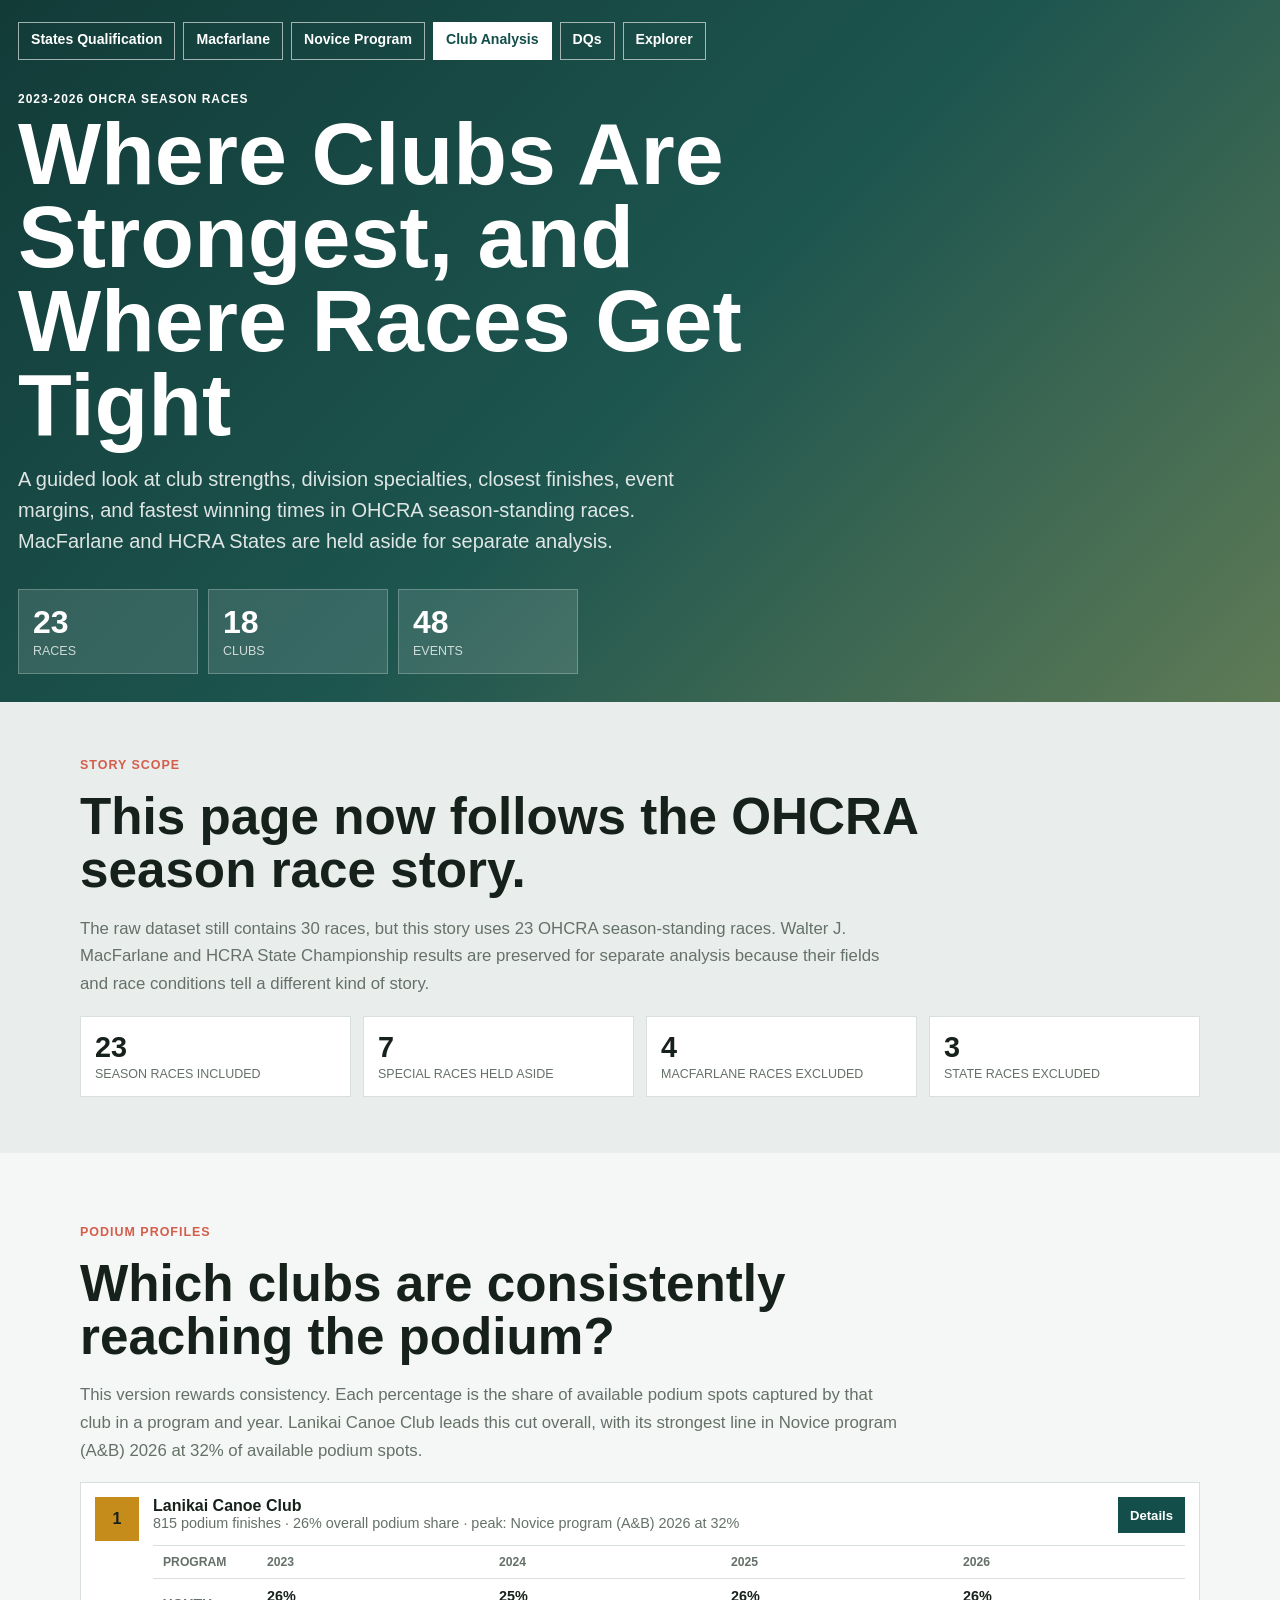
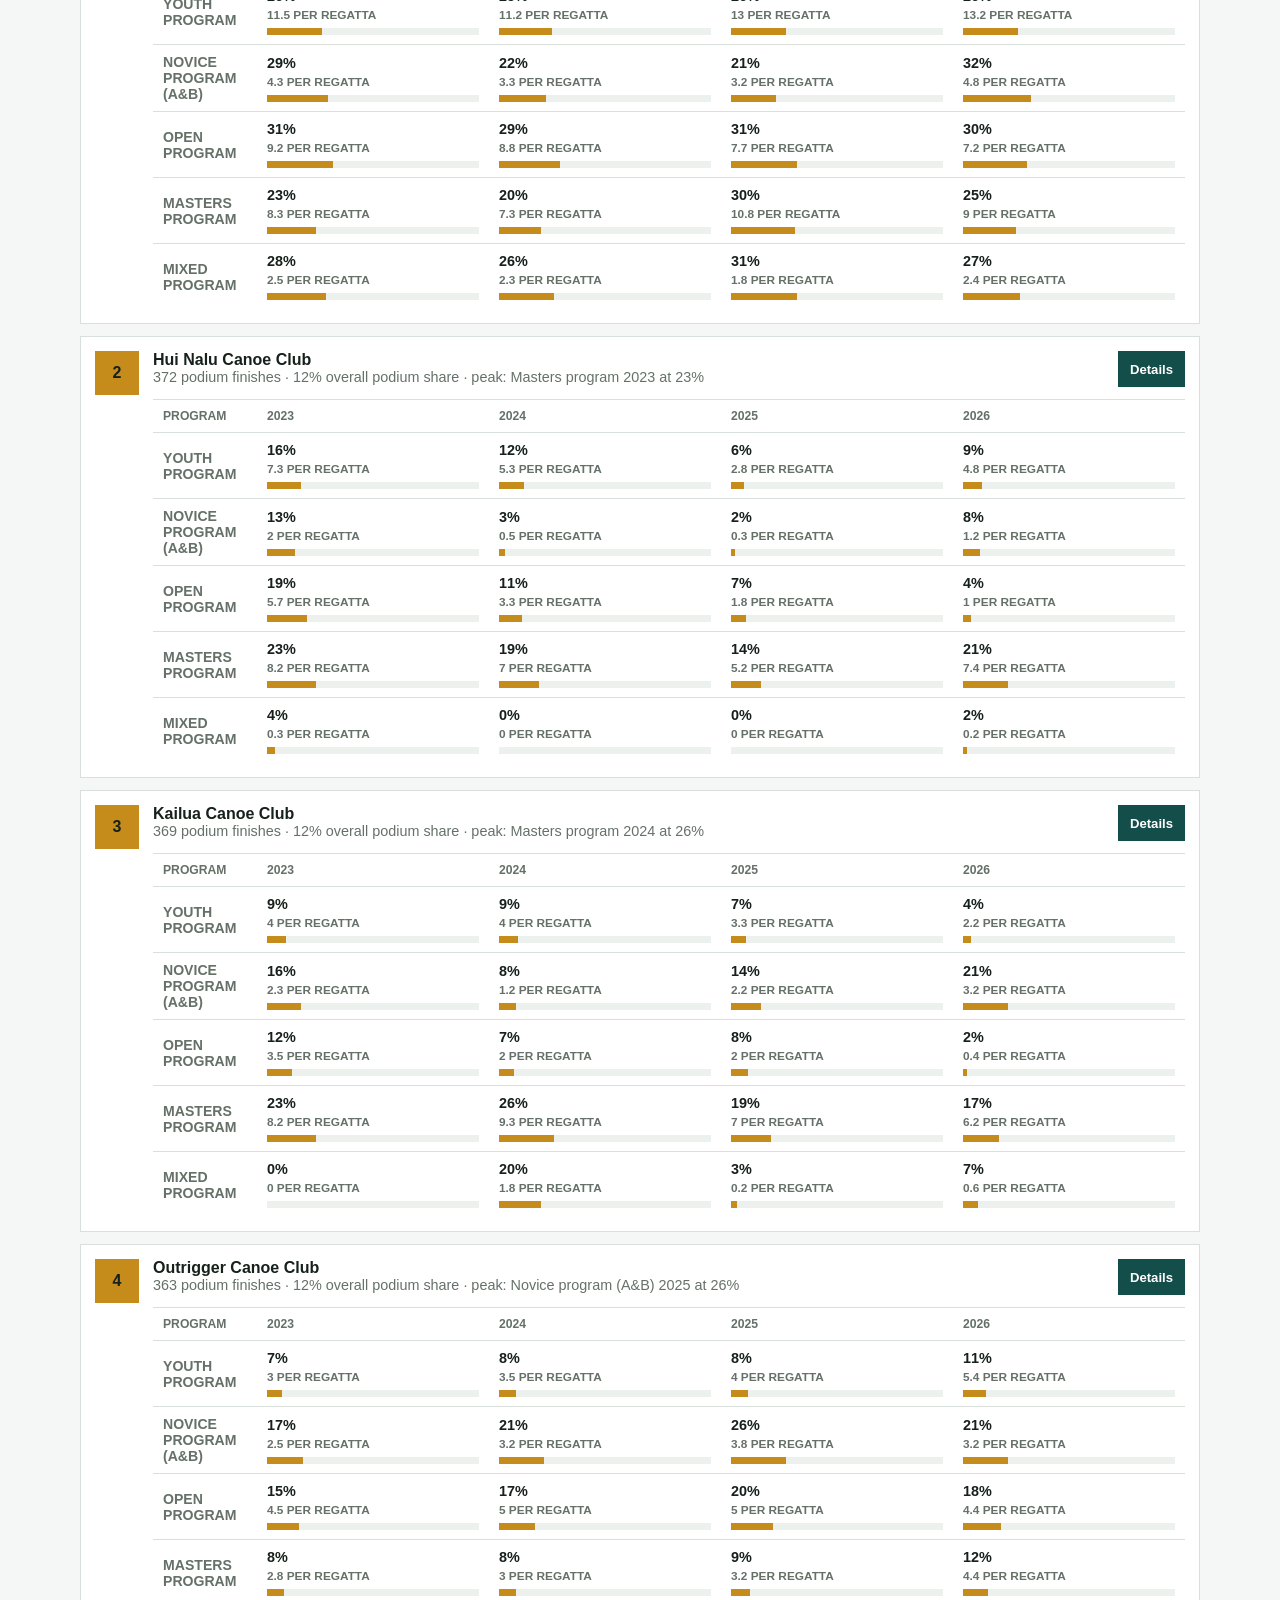
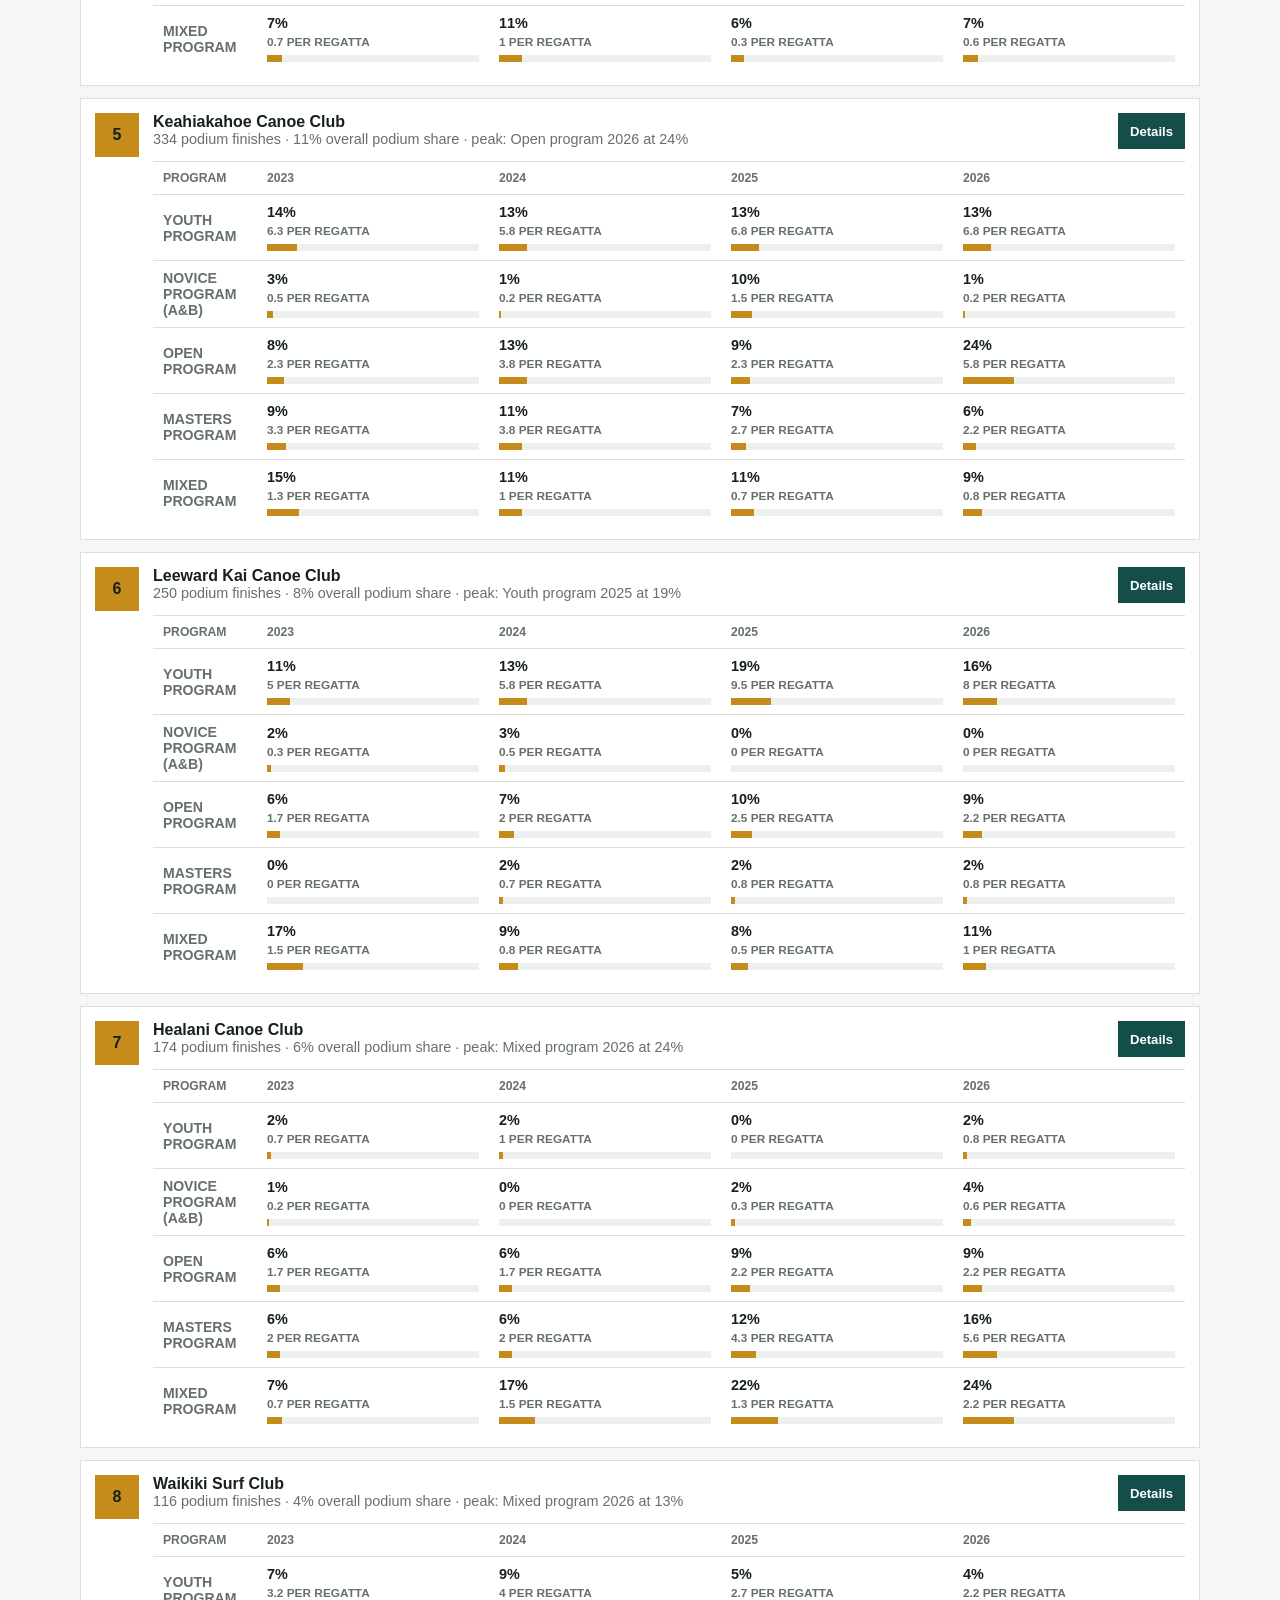
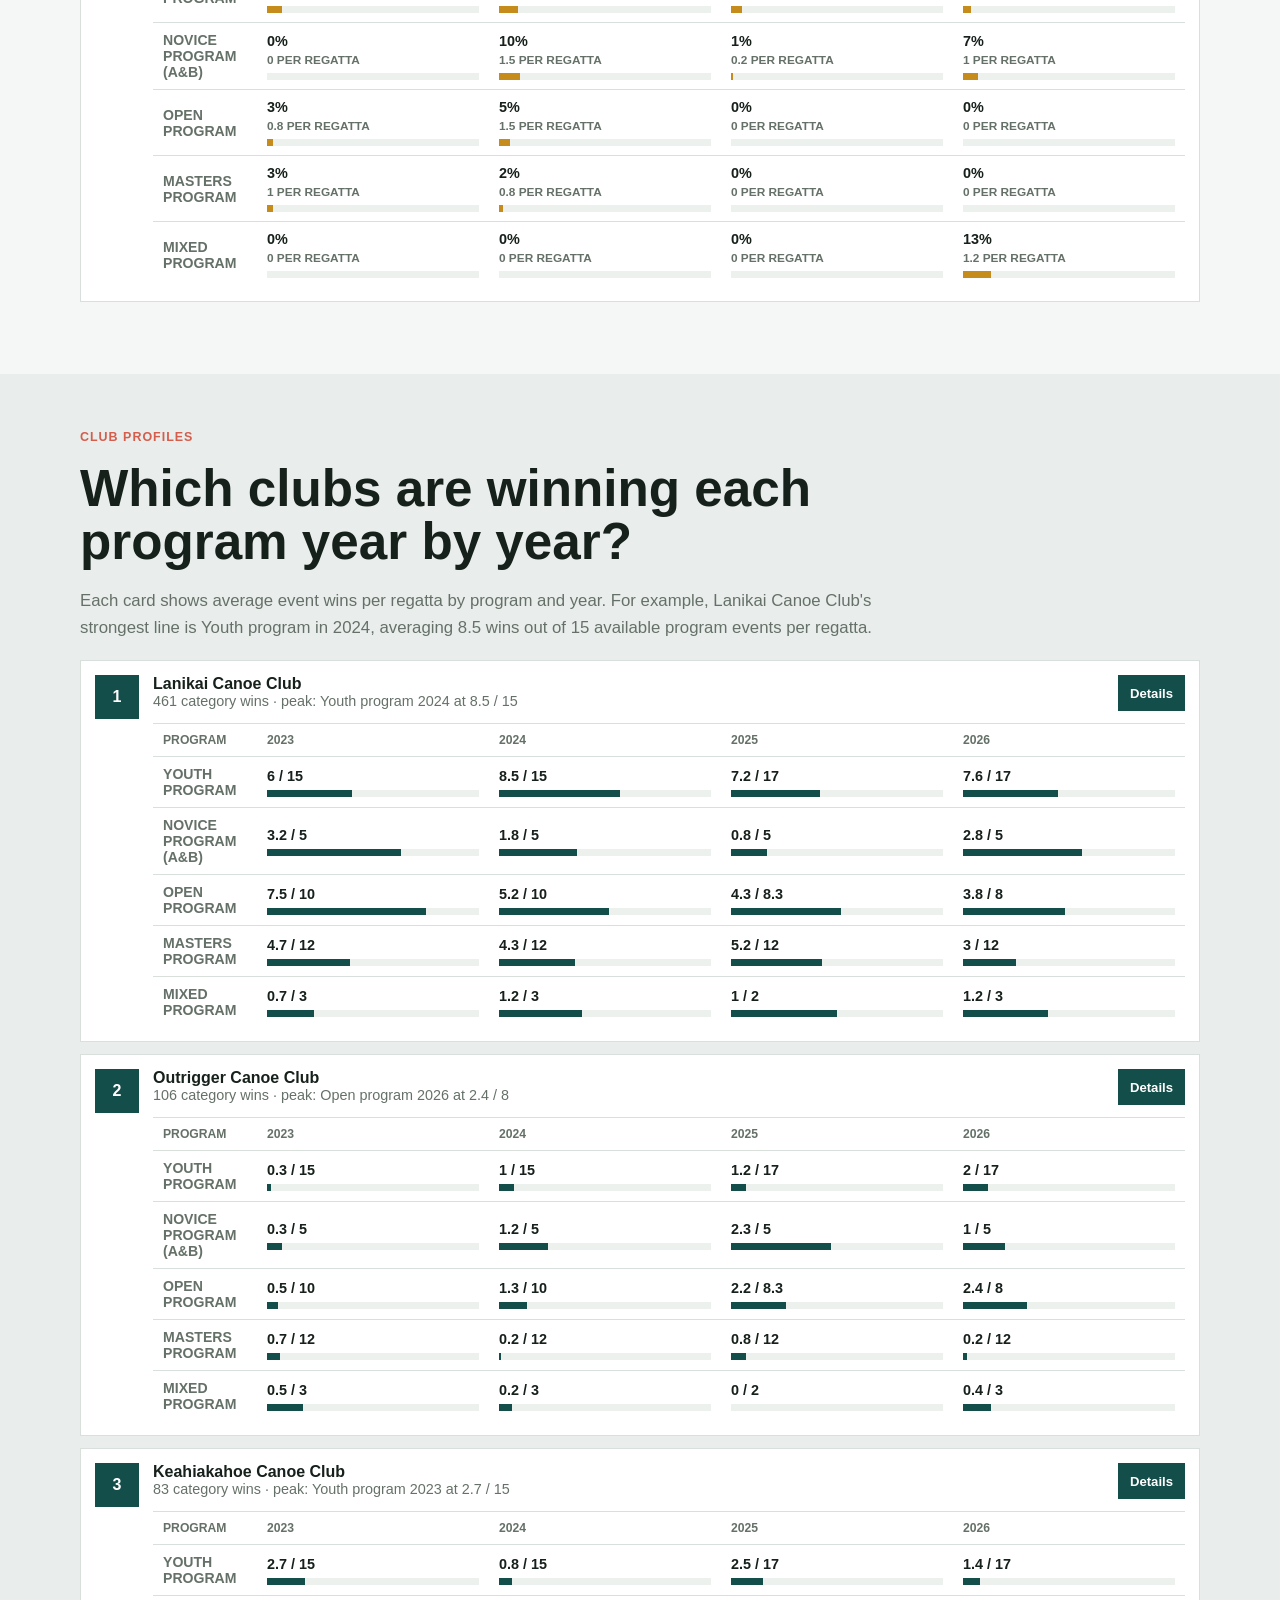
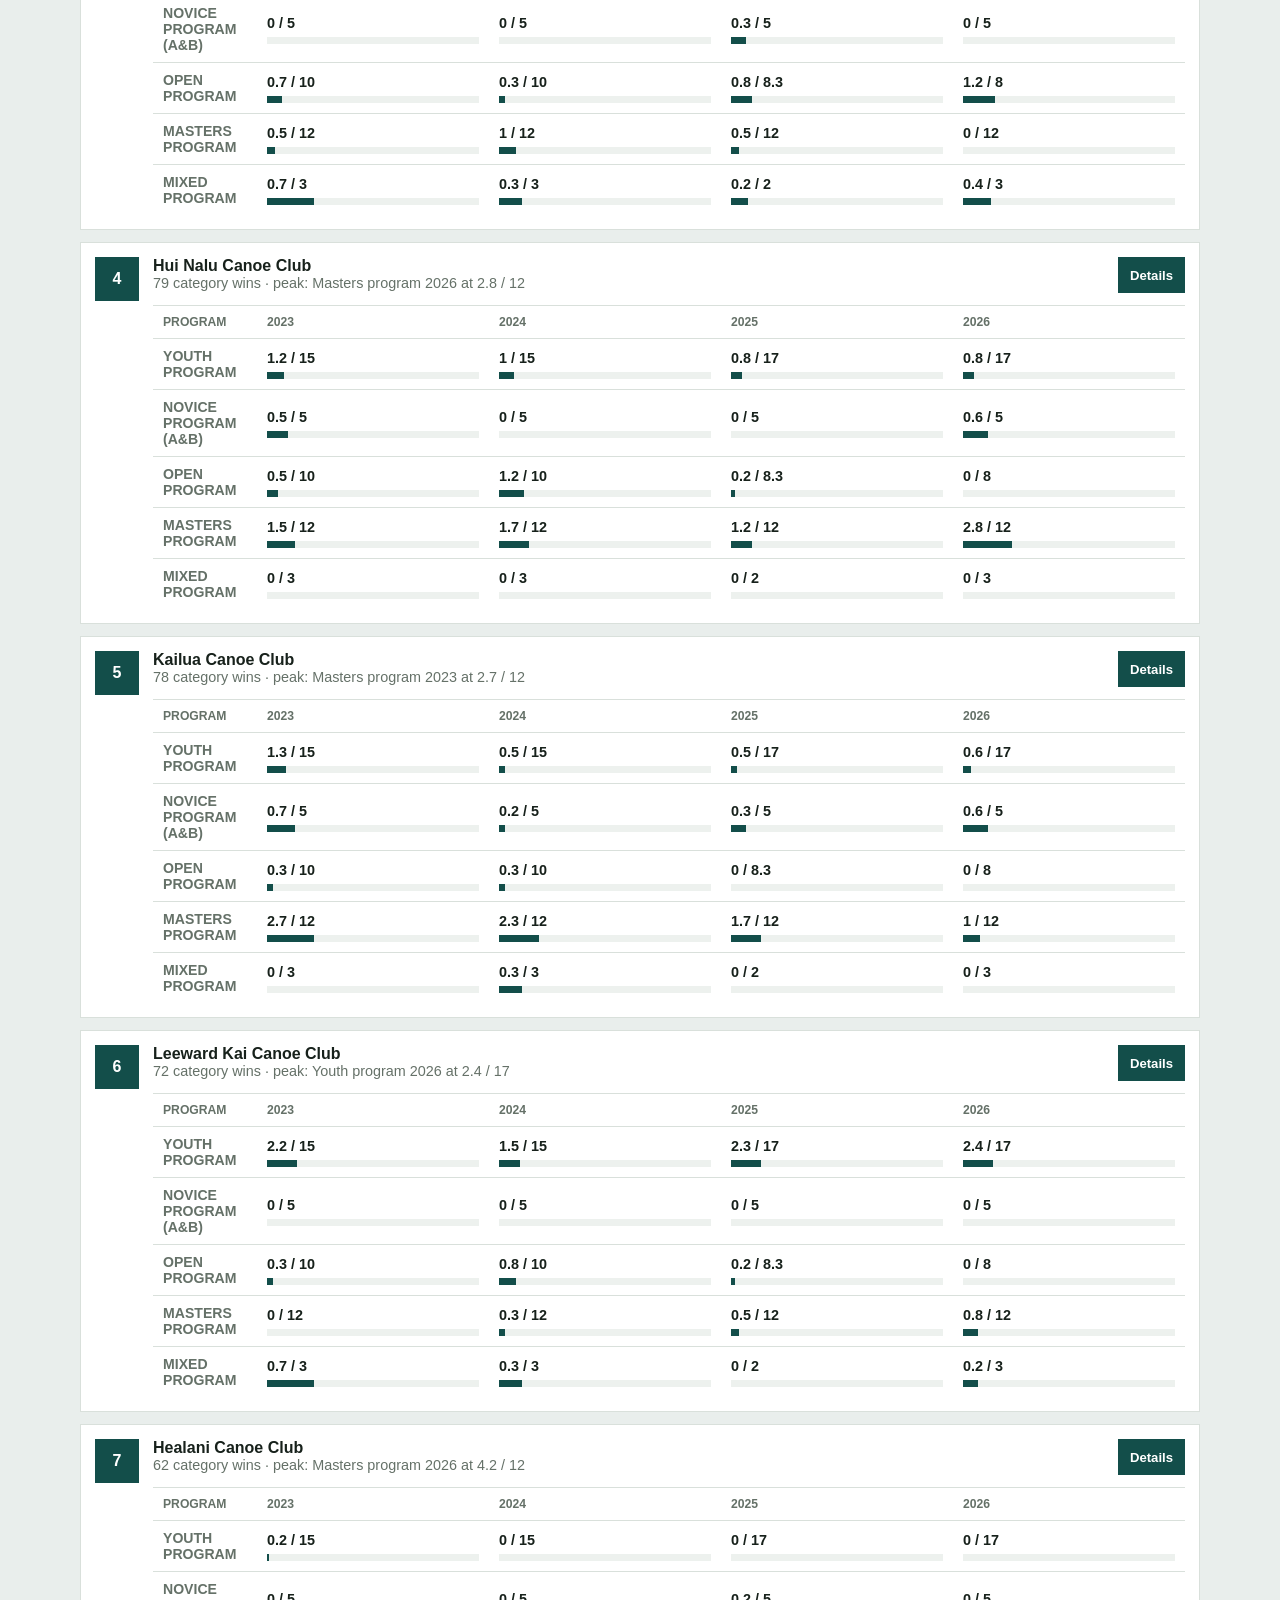
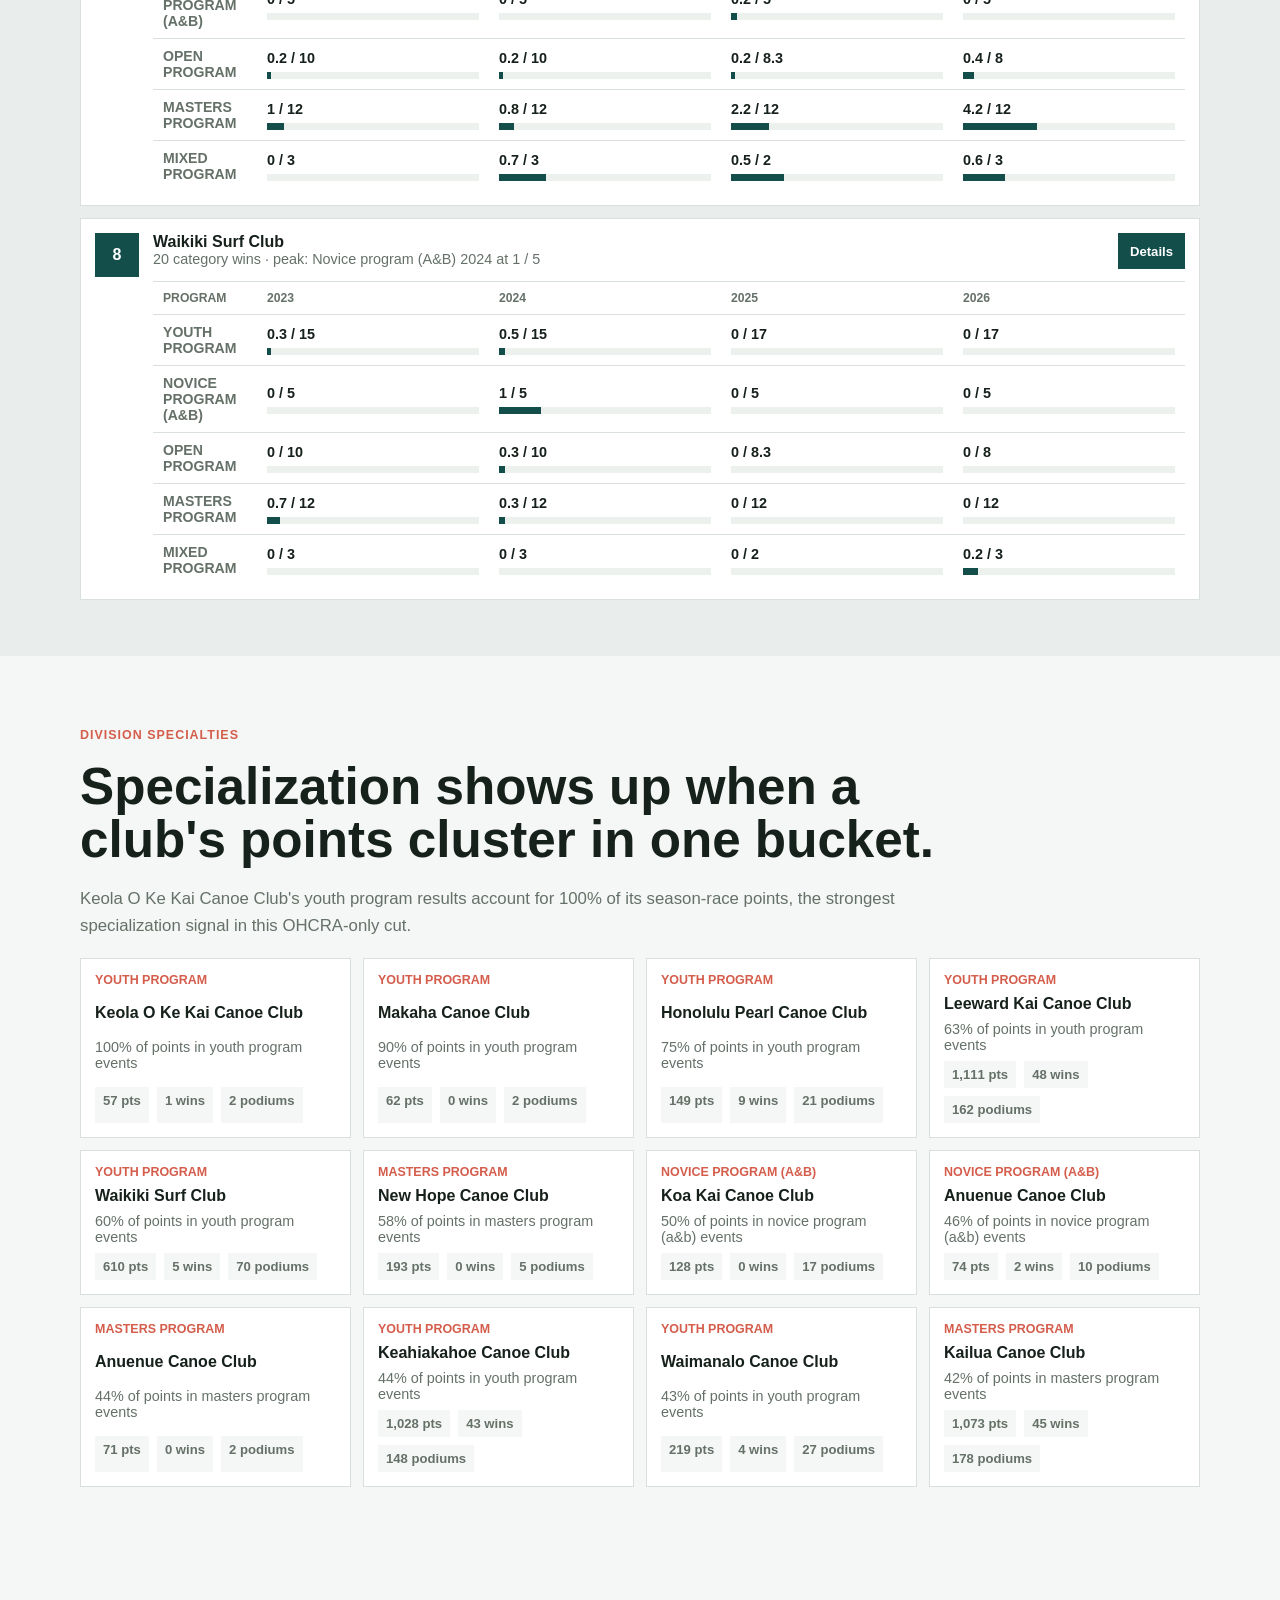
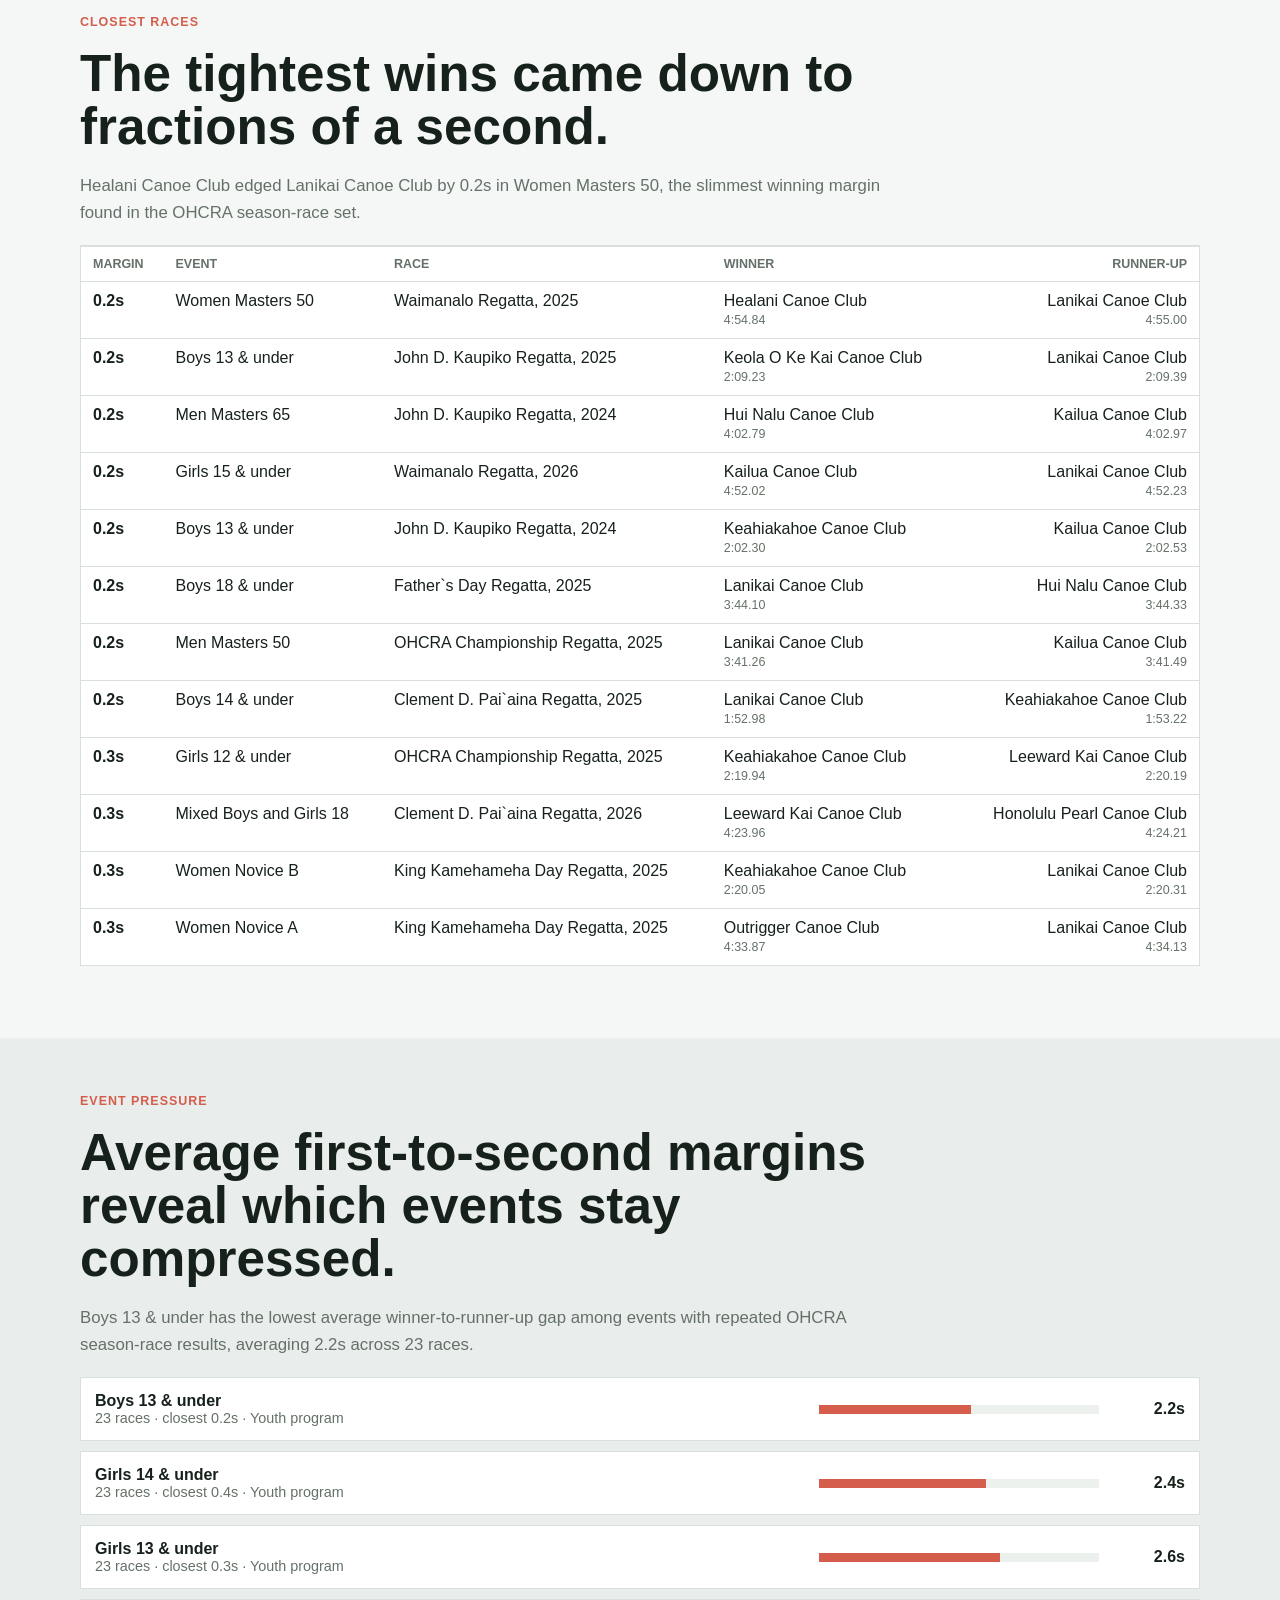
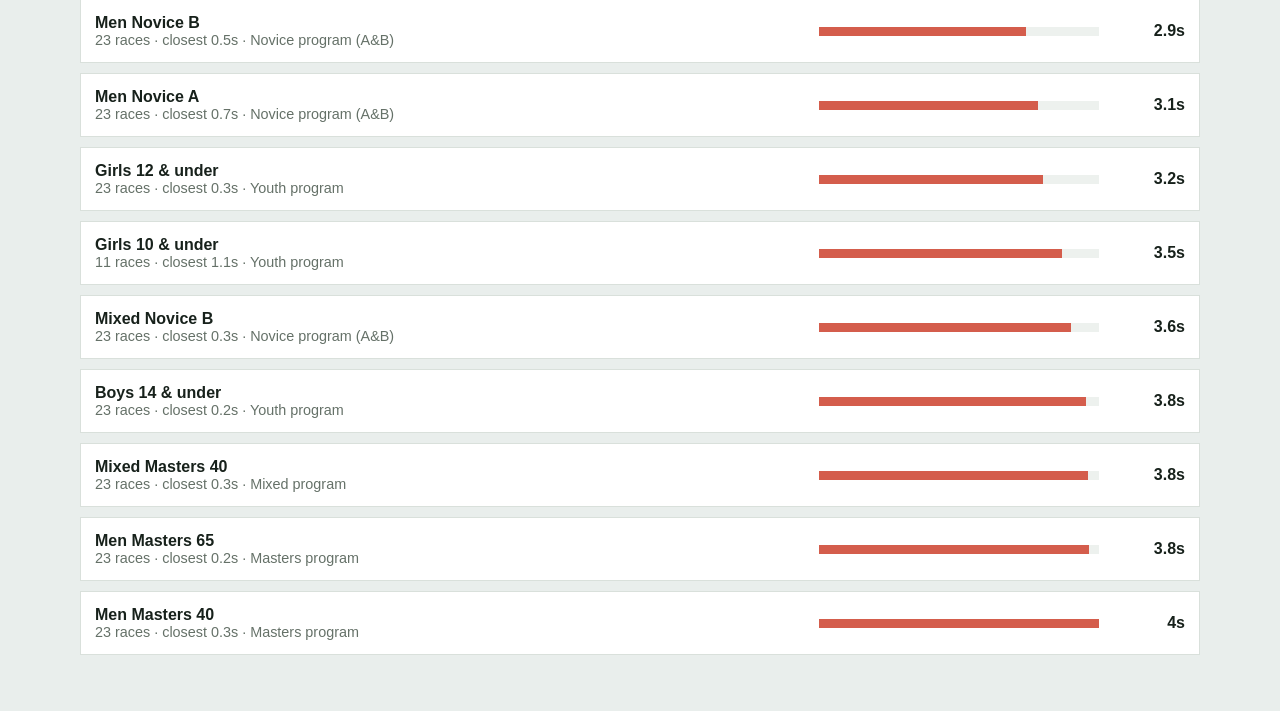
==== commit 2f7071df: "Improve novice analysis navigation and tracking" ====
--- a/site/analysis.html
+++ b/site/analysis.html
@@ -5,14 +5,22 @@
     <meta name="viewport" content="width=device-width, initial-scale=1" />
     <title>HCRA Paddle Race Story</title>
     <link rel="stylesheet" href="styles.css" />
+    <!-- Google tag (gtag.js) -->
+    <script async src="https://www.googletagmanager.com/gtag/js?id=G-S1N1E1MP09"></script>
+    <script>
+      window.dataLayer = window.dataLayer || [];
+      function gtag(){dataLayer.push(arguments);}
+      gtag('js', new Date());
+      gtag('config', 'G-S1N1E1MP09');
+    </script>
   </head>
   <body>
     <header class="story-hero">
       <nav class="site-nav" aria-label="Site">
         <a href="qualification.html">States Qualification</a>
+        <a href="macfarlane.html">Macfarlane</a>
+        <a href="novice.html">Novice Program</a>
         <a href="analysis.html" aria-current="page">Club Analysis</a>
-        <a href="novice.html">Novice Program</a>
-        <a href="macfarlane.html">Macfarlane</a>
         <a href="dqs.html">DQs</a>
         <a href="index.html">Explorer</a>
       </nav>
--- a/site/styles.css
+++ b/site/styles.css
@@ -850,6 +850,12 @@
 
 /* Novice B adjusted pace */
 .novice-pace-section { background: #edf4f1; }
+.novice-switcher { display: flex; flex-wrap: wrap; gap: 8px; margin: 20px 0; }
+.novice-switcher button { background: var(--panel); border: 1px solid var(--accent-dark); color: var(--accent-dark); cursor: pointer; font: inherit; font-size: .82rem; font-weight: 900; padding: 9px 12px; }
+.novice-switcher button.is-active { background: var(--accent-dark); color: white; }
+.pace-guide { display: grid; gap: 10px; grid-template-columns: repeat(3, 1fr); margin-top: 22px; }
+.pace-guide article { background: rgba(255,255,255,.72); border-left: 4px solid var(--accent); padding: 12px; }
+.pace-guide p { color: var(--muted); font-size: .8rem; line-height: 1.45; margin-top: 5px; }
 .pace-legend { color: var(--muted); display: flex; font-size: .72rem; justify-content: space-between; margin: 24px 145px 8px 78px; }
 .novice-pace-grid { display: grid; gap: 18px; margin-top: 8px; }
 .pace-card { background: var(--panel); border: 1px solid var(--line); padding: 18px; }
@@ -868,7 +874,20 @@
 .pace-result strong { font-size: 1.15rem; }
 .pace-details { color: var(--muted); display: grid; font-size: .72rem; gap: 4px; grid-template-columns: repeat(3, 1fr); }
 .pace-isolated { border-top: 1px dashed var(--line); padding-top: 12px; }
+.roster-explainer { background: #f4f0e8; border-left: 5px solid var(--gold); margin: 18px 0; padding: 14px 16px; }
+.roster-explainer p { color: var(--muted); line-height: 1.5; margin-top: 5px; }
+.pace-explanation-button { background: var(--accent-dark); border: 0; color: white; cursor: pointer; font: inherit; font-size: .86rem; font-weight: 900; margin-top: 16px; padding: 11px 14px; }
+.pace-explanation-button:hover, .pace-explanation-button:focus-visible { background: var(--accent); }
+.pace-explanation-sheet { max-width: 980px; width: min(980px, calc(100vw - 32px)); }
+.pace-explanation-content { display: grid; gap: 24px; }
+.pace-explanation-content section { display: grid; gap: 10px; }
+.pace-explanation-content h3 { font-size: 1.15rem; }
+.pace-explanation-content p { color: var(--muted); line-height: 1.55; }
+.pace-explanation-content table { min-width: 660px; }
+.pace-formula { background: var(--wash); border-left: 4px solid var(--accent); color: var(--ink) !important; font-family: Consolas, monospace; font-weight: 800; padding: 10px 12px; }
+.pace-seconds-callout { background: #f4f0e8; border-left: 5px solid var(--gold); padding: 16px; }
 @media (max-width: 760px) {
+  .pace-guide { grid-template-columns: 1fr; }
   .pace-legend { margin-left: 70px; margin-right: 0; }
   .pace-year-row { grid-template-columns: 48px minmax(110px, 1fr) 80px; }
   .pace-details { grid-column: 2 / 4; }
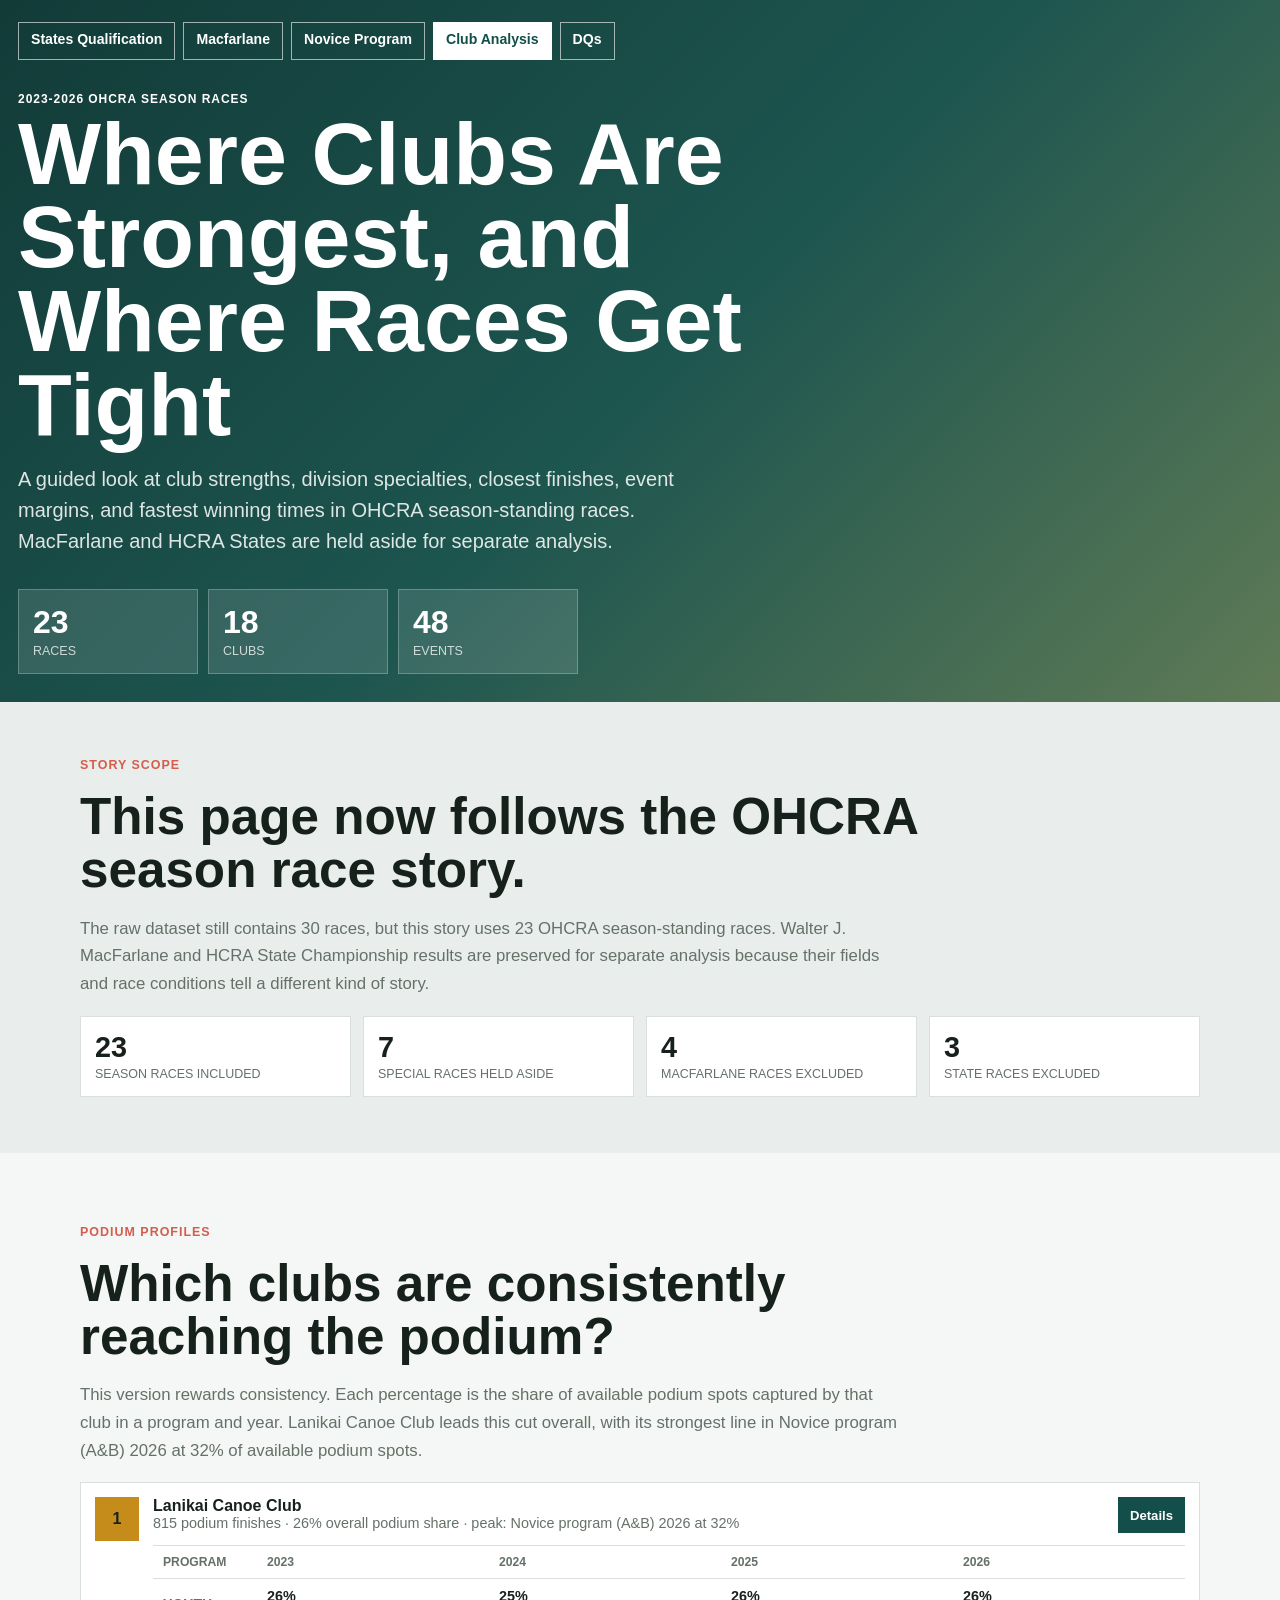
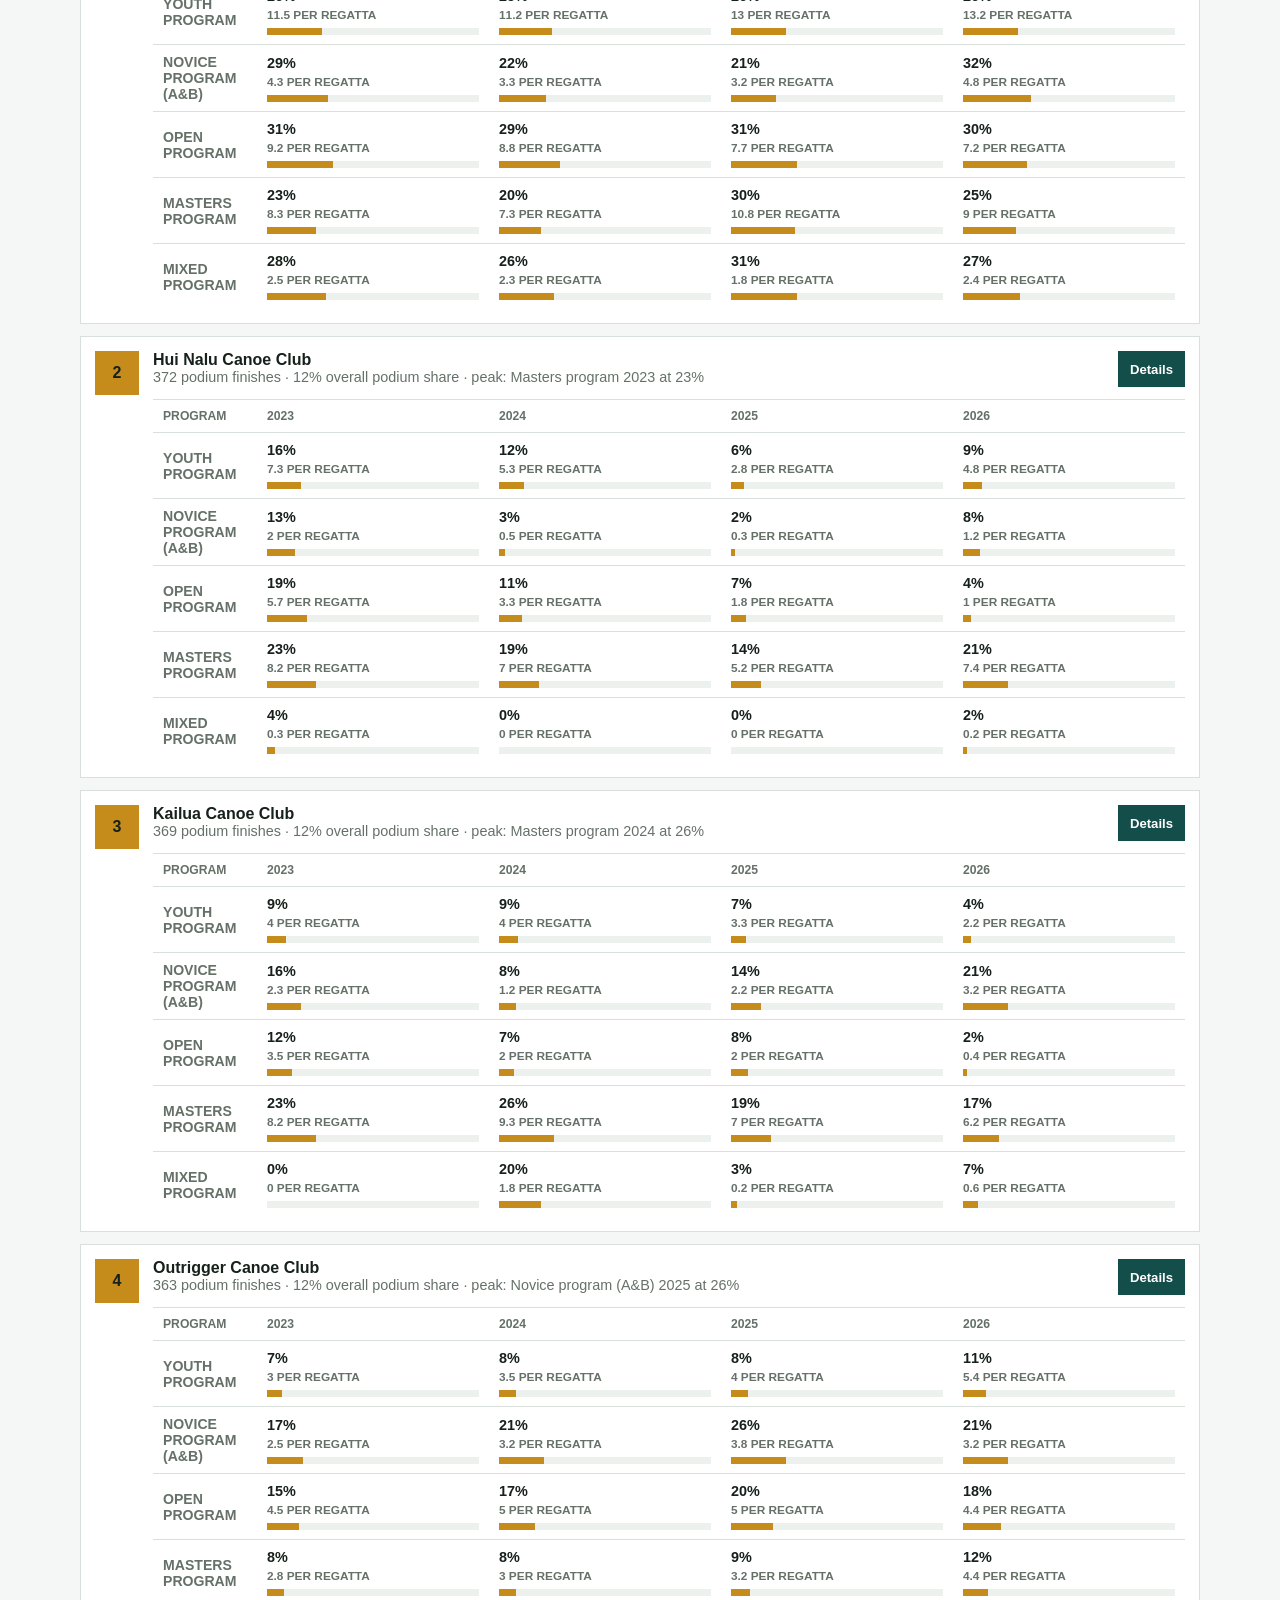
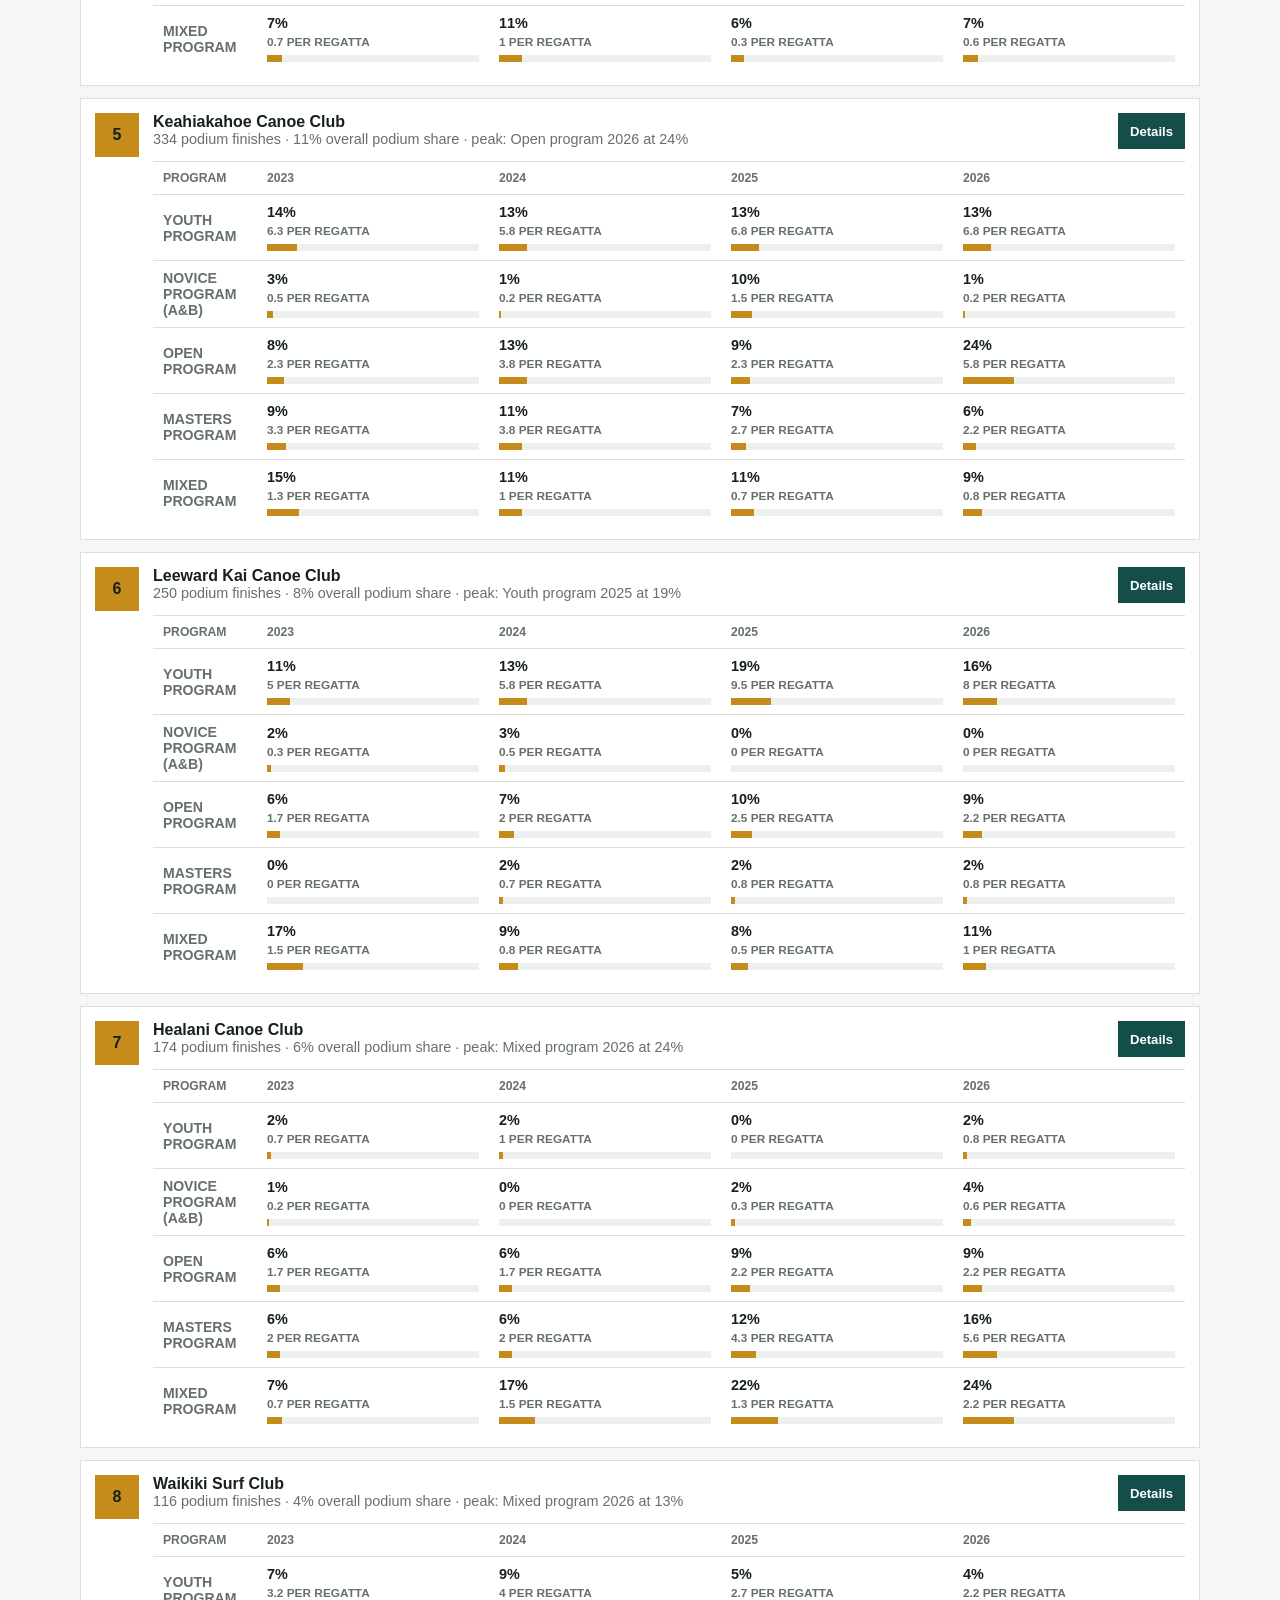
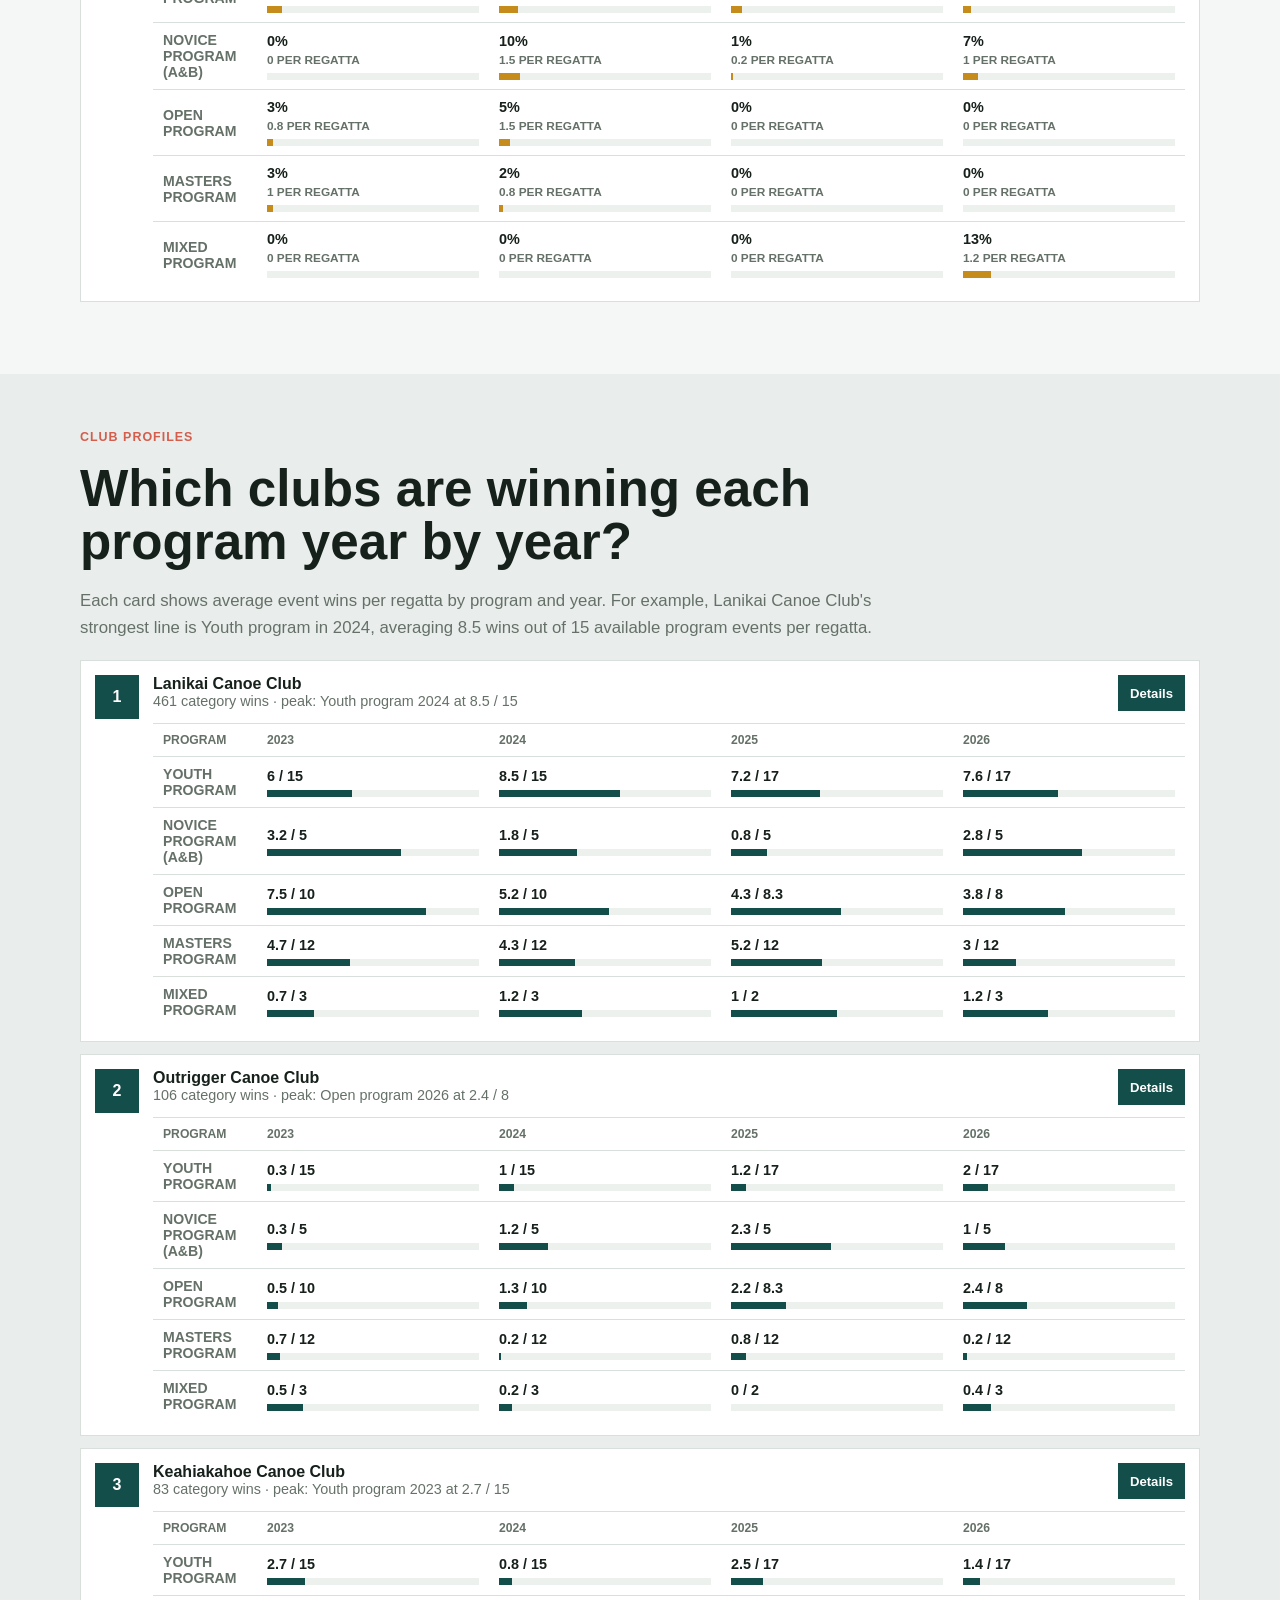
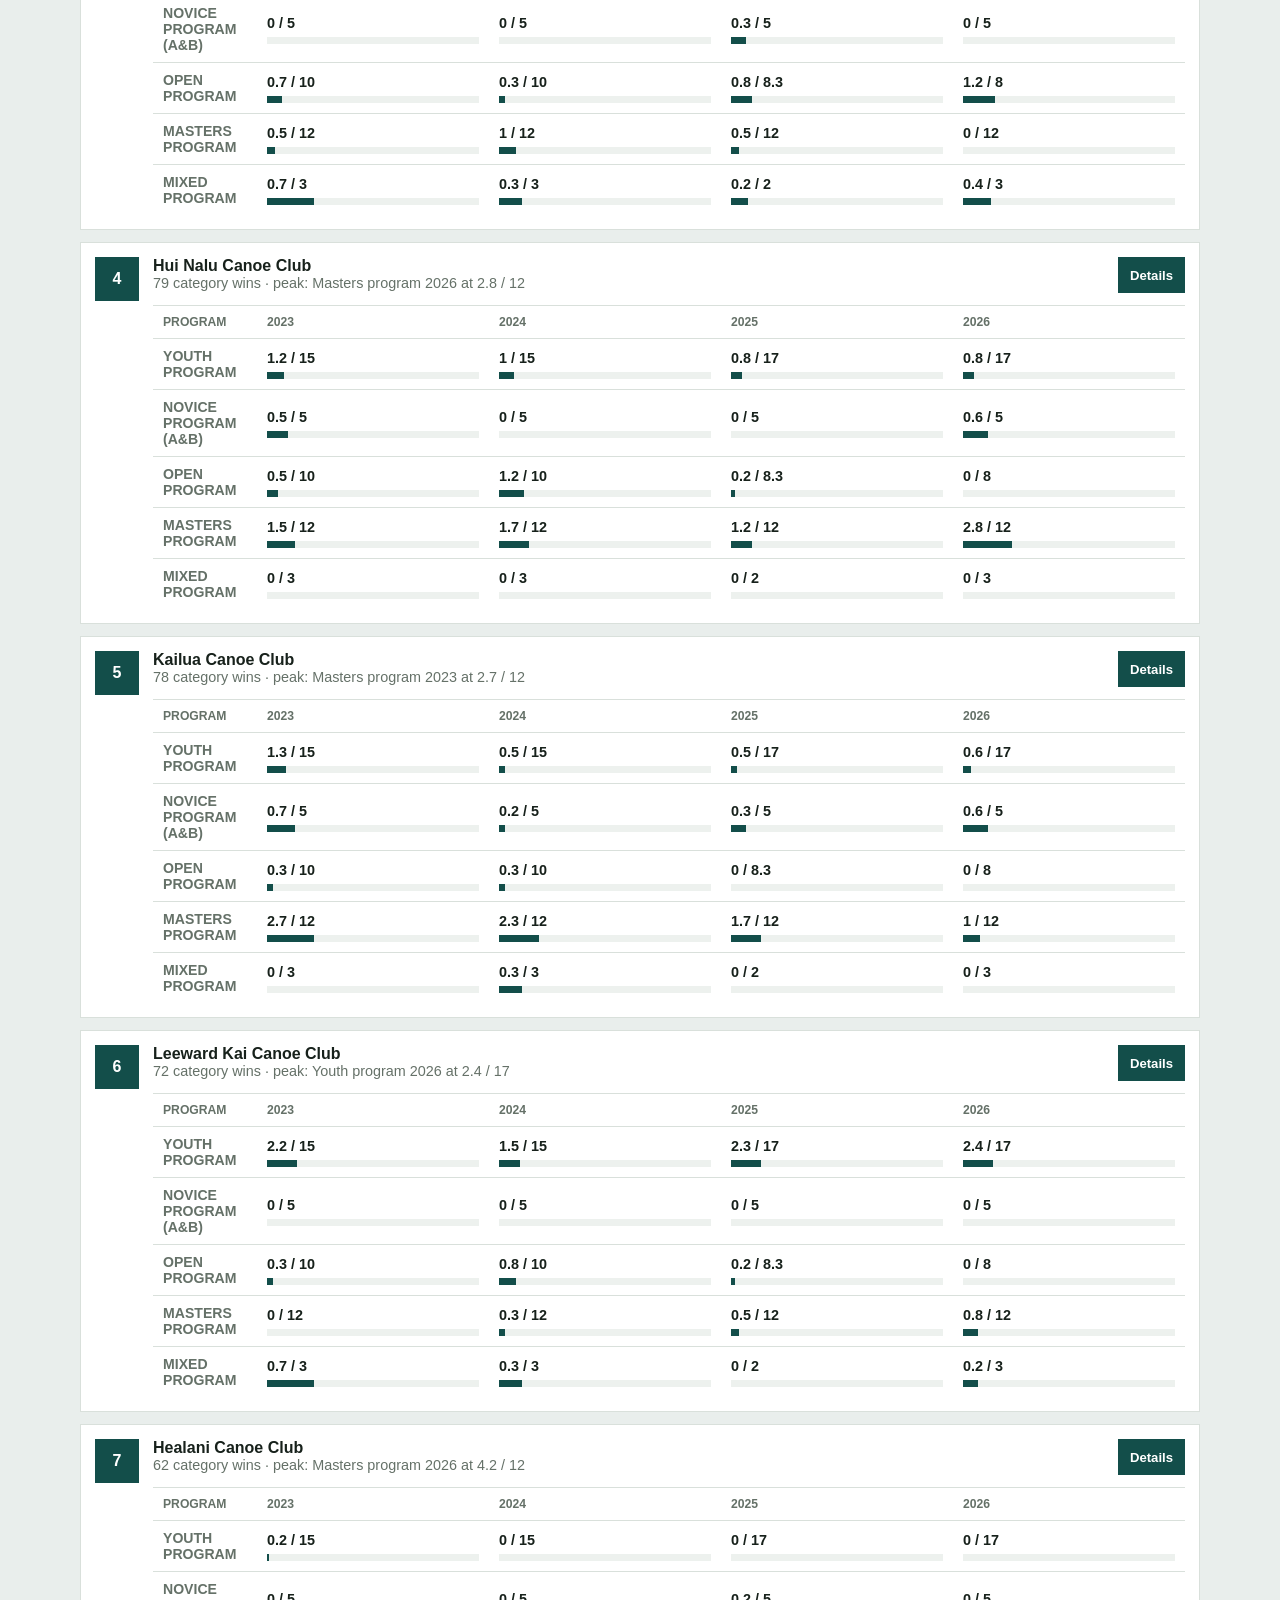
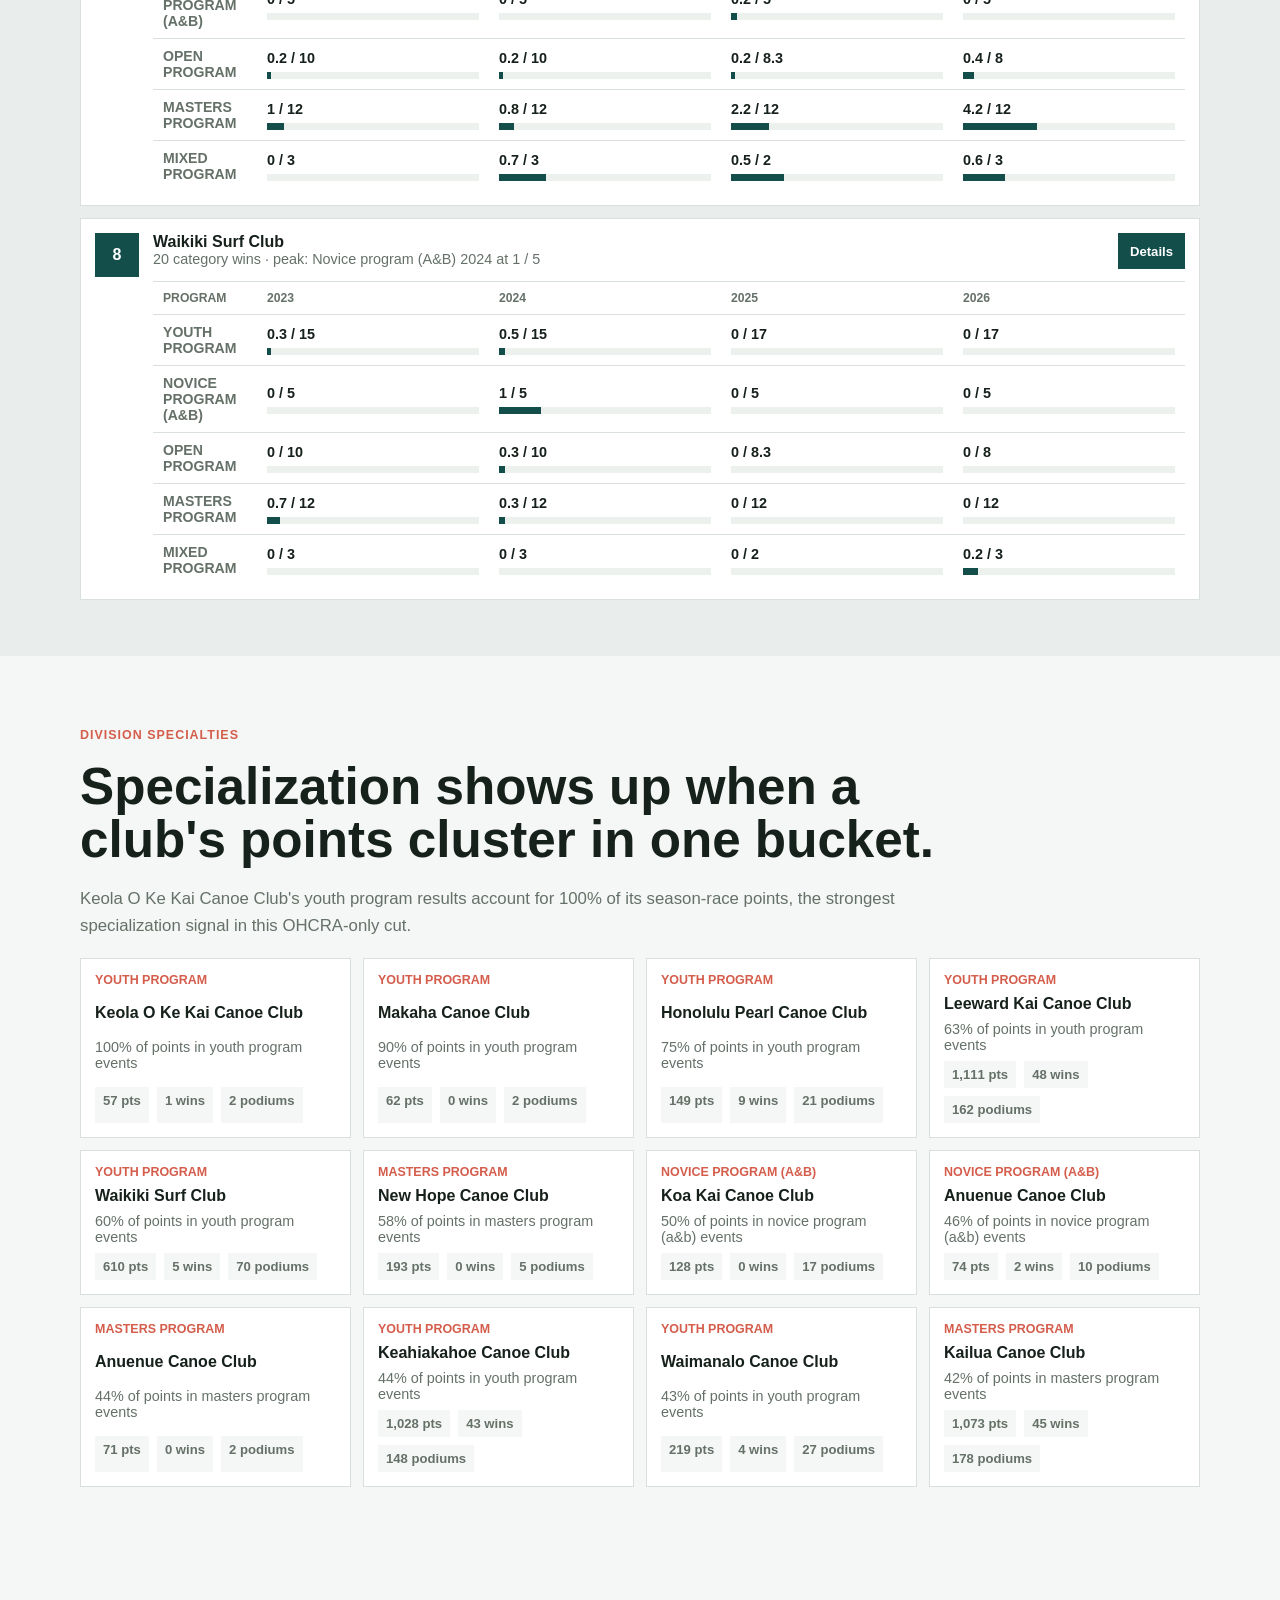
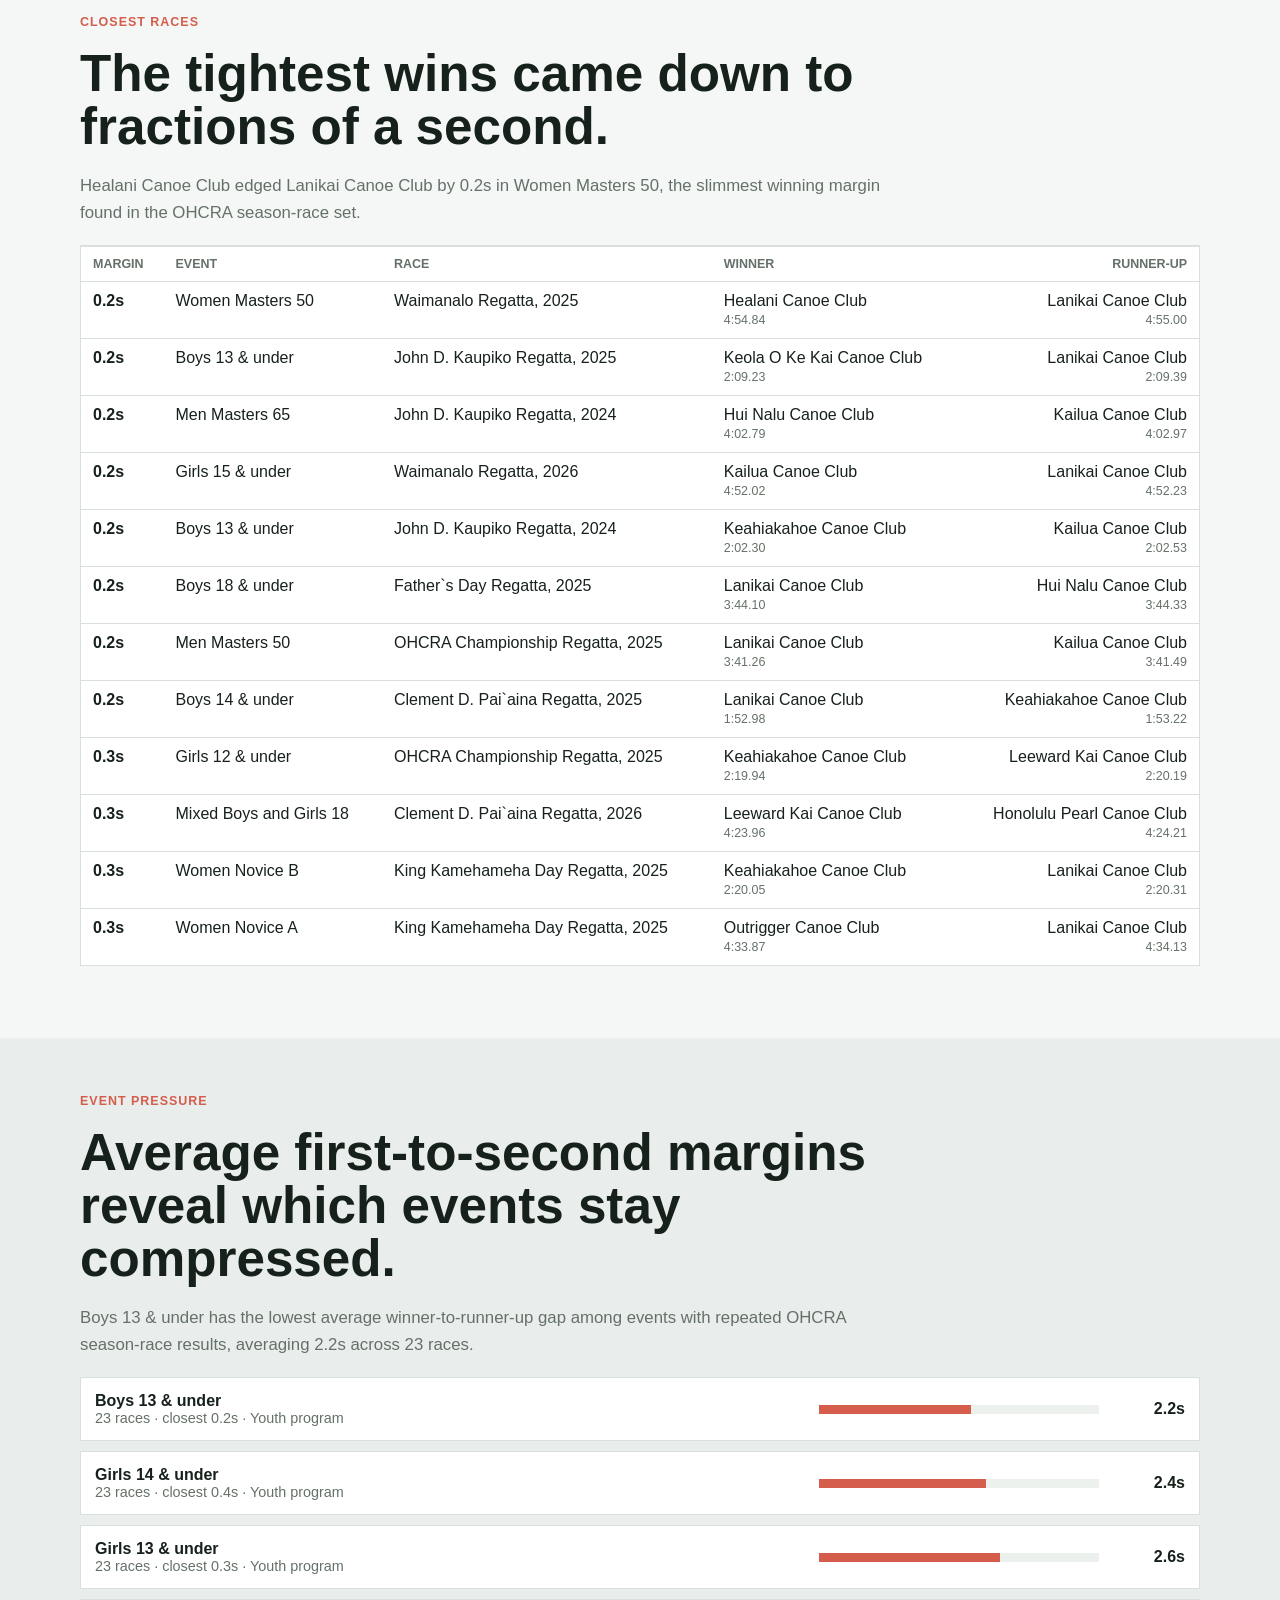
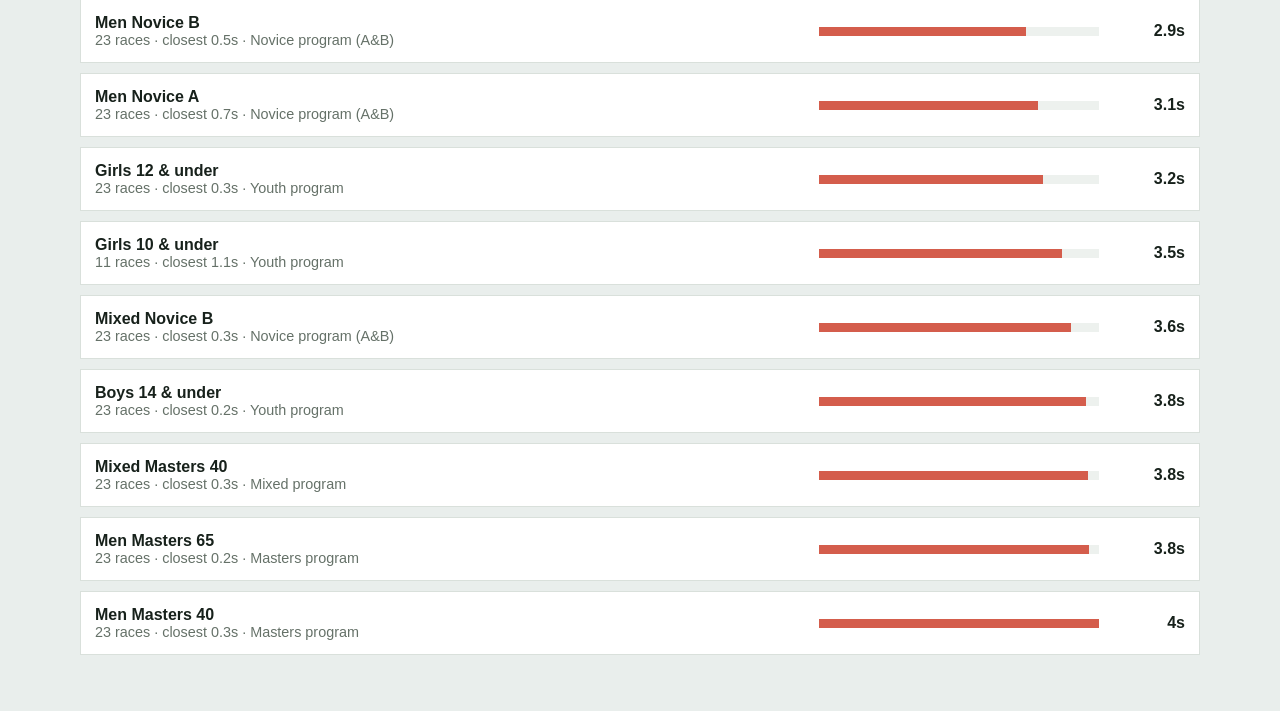
==== commit af928d13: "Refine DQ analysis and simplify navigation" ====
--- a/site/analysis.html
+++ b/site/analysis.html
@@ -22,7 +22,6 @@
         <a href="novice.html">Novice Program</a>
         <a href="analysis.html" aria-current="page">Club Analysis</a>
         <a href="dqs.html">DQs</a>
-        <a href="index.html">Explorer</a>
       </nav>
       <div class="story-hero-text">
         <p class="eyebrow">2023-2026 OHCRA season races</p>
--- a/site/styles.css
+++ b/site/styles.css
@@ -886,6 +886,9 @@
 .pace-explanation-content table { min-width: 660px; }
 .pace-formula { background: var(--wash); border-left: 4px solid var(--accent); color: var(--ink) !important; font-family: Consolas, monospace; font-weight: 800; padding: 10px 12px; }
 .pace-seconds-callout { background: #f4f0e8; border-left: 5px solid var(--gold); padding: 16px; }
+.pace-explanation-divider { align-items: center; display: flex; gap: 14px; margin: 8px 0; }
+.pace-explanation-divider::before, .pace-explanation-divider::after { background: var(--line); content: ""; flex: 1; height: 1px; }
+.pace-explanation-divider span { color: var(--accent-dark); font-size: .8rem; font-weight: 900; letter-spacing: .08em; text-transform: uppercase; }
 @media (max-width: 760px) {
   .pace-guide { grid-template-columns: 1fr; }
   .pace-legend { margin-left: 70px; margin-right: 0; }
@@ -1442,6 +1445,11 @@
   min-width: 420px;
 }
 
+.dq-legend-table th:first-child,
+.dq-legend-table td:first-child {
+  width: 30px;
+}
+
 .dq-legend-table td:first-child strong {
   color: var(--coral);
   font-size: 1rem;
@@ -1458,6 +1466,9 @@
   gap: 12px;
   grid-template-columns: repeat(3, minmax(150px, 1fr));
 }
+
+.dq-division-filter { margin: 18px 0; max-width: 220px; }
+.lane-filter-hint { color: #133f4a; font-size: .86rem; font-weight: 900; margin: 10px 0 5px; }
 
 .evidence-filters label {
   color: var(--muted);
